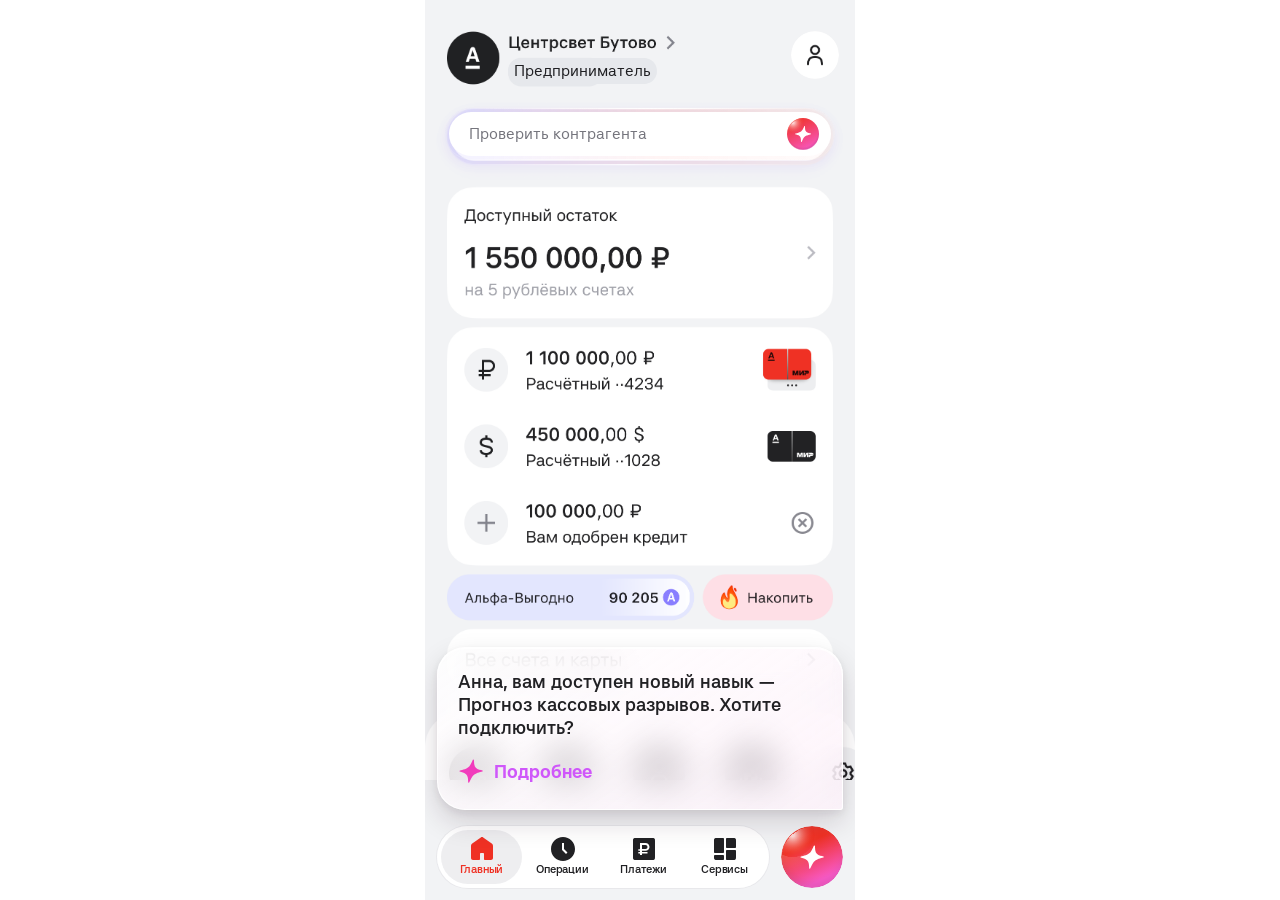
==== index.html @ 6eeb1139 "Publish approved target research site 4dd4088c" ====
<!doctype html>
<html lang="ru">
<head>
<meta charset="utf-8">
<meta name="color-scheme" content="light">
<script src="research-boot.js"></script>
<script src="hub-config-model.js?v=transcript-scroll-20261014"></script>
<script src="hub-configuration.js?v=transcript-scroll-20261014"></script>
  <script src="hub-connection-list.js?v=transcript-scroll-20261014"></script>
<script src="hub-threads.js?v=transcript-scroll-20261014"></script>
<meta name="viewport" content="width=device-width, initial-scale=1, viewport-fit=cover">
<title>Альфа-Бизнес</title>
<link rel="stylesheet" href="styles/fonts.css?v=20261001-uccv3">
<link rel="stylesheet" href="styles/tokens.css?v=20261001-uccv3">
<link rel="stylesheet" href="styles/app.css?v=20261001-uccv3">
<link rel="stylesheet" href="styles/v2.css?v=20261001-uccv3">
<link rel="stylesheet" href="styles/focus-ambient.css?v=20261001-uccv3">
<link rel="stylesheet" href="styles/figma-2026-09-29.css?v=20261001-uccv3">
<link rel="stylesheet" href="styles/v3.css?v=20261001-uccv3">
<link rel="stylesheet" href="styles/theme-dark.css?v=20261001-uccv3">
<link rel="stylesheet" href="styles/hub-update-3.css?v=transcript-scroll-20261014">
<link rel="stylesheet" href="research.css">
</head>
<body>
<div id="research-version-slot" hidden></div>

<div class="stage-wrap">
<div class="stage" id="stage">
  <div class="scroller" id="scroller">

    <div class="viewport">

      <div class="page-bg"></div>

      <main class="entry-point" id="entryPoint" aria-label="Главная Альфа-Бизнес">
        <div class="research-dashboard-art"><img class="dashboard-render" src="assets/figma/refresh/dashboard.png" alt="Главная: доступный остаток 1 550 000 ₽, счета и карты"></div>
        <div class="hub-dashboard-actions"><button class="hub-dashboard-profile" type="button" aria-label="Профиль"></button></div>
        <span class="hub-dashboard-role">Предприниматель</span>
        <button class="entry-search" id="entrySearch" type="button" aria-label="Открыть строку Альфа-Интеллекта"><span>Проверить контрагента</span><img src="assets/figma/refresh/input-logo.svg" alt=""></button>
        <nav class="entry-tabbar" aria-label="Главная навигация"><button class="is-active"><img src="assets/figma/nav-home.svg" alt="">Главный</button><button><img src="assets/figma/nav-operations.svg" alt="">Операции</button><button><img src="assets/figma/nav-payments.svg" alt="">Платежи</button><button><img src="assets/figma/nav-services.svg" alt="">Сервисы</button><button id="entrySpotlight" type="button" aria-label="Открыть AI"><img src="assets/figma/v2/ai-tab-filled.svg" alt="">AI</button></nav>
      </main>
      <div class="home-indicator" id="homeIndicator"></div>
      <div class="status-bar" aria-label="9:41"><span class="status-time">9:41</span><img draggable="false" class="status-cellular" src="assets/figma/cellular.svg" alt=""><img draggable="false" class="status-wifi" src="assets/figma/wifi.svg" alt=""><span class="status-battery"></span></div>

      <div class="spotlight-shell" id="spotlightShell" aria-hidden="true">
      <div class="composer-glow" id="composerGlow" aria-hidden="true"></div>
      <form class="field shared-composer ai-input" id="field" data-ai-state="resting" aria-label="Spotlight">
        <div class="field-grad" id="fieldGrad"></div>
        <div class="field-inner" id="fieldInner"></div>
        <div class="field-glass" id="fieldGlass"></div>
        <img draggable="false" class="field-icon" id="fieldIcon" src="assets/icons/neuro-assistant.svg?v=outline-all" alt="">
        <img draggable="false" class="field-logo" id="fieldLogo" src="assets/figma/refresh/input-logo.svg" alt="">
        <textarea class="field-text" id="focusInput" readonly rows="1" enterkeyhint="send" placeholder="Спросите что угодно" aria-label="Сообщение"></textarea><button id="focusSend" class="is-empty" type="submit" aria-label="Отправить" disabled><img draggable="false" src="assets/figma/input-send.svg" alt=""></button>
      </form>
      <div class="main-layer" id="mainLayer">

      
      <div class="modal"></div>

      
      <div class="scrim" id="scrim"></div>

      
      <div class="sheet" id="sheet">
        <div class="seg" id="seg">
          <h2 class="hub-connection-title">Связь с банком</h2>
          <div class="seg-track" role="tablist" aria-label="Разделы">
            <button class="seg-item is-active" type="button" role="tab" aria-selected="true" data-tab="connection">Связь</button>
            <button class="seg-item" type="button" role="tab" aria-selected="false" data-tab="events">Обзор</button>
          </div>
        </div>

        <div class="sheet-list" id="sheetList">
          <div class="list-inner" id="listInner">
            <section class="v2-connection" aria-label="Связь">
            
            <nav class="communication-actions communication-actions--v3" aria-label="Быстрая связь">
              <button type="button" class="communication-action" data-open-managers><span class="communication-tile communication-tile--manager"><img src="assets/figma/refresh/managers.svg" alt=""></span><span>Менеджеры</span></button>
              <button type="button" class="communication-action" data-open-call aria-haspopup="dialog"><span class="communication-tile"><img src="assets/figma/v2/phone.svg" alt=""></span><span>Звонок</span></button>
              <button type="button" class="communication-action"><span class="communication-tile"><img src="assets/figma/v2/mail.svg" alt=""><i class="hub-mail-dot" aria-label="1 непрочитанное письмо">1</i></span><span>Письма</span></button>
            </nav>
            <h2 class="chat-section-title">Чаты</h2>
            

<button type="button" class="chat-row chat-row--wrap" data-contact-chat="support"><span class="chat-row-tile"><img src="assets/figma/v3/bubble-lines.svg" alt=""></span><span class="chat-row-text"><span class="chat-row-title">Чат с поддержкой</span><span class="chat-row-sub">Евгений, назовите последние 4 цифры вашей кредитки</span></span><span class="chat-row-meta hub-support-pin" aria-label="Закреплено"><time>12:55</time><i class="hub-pin-icon" aria-hidden="true"></i></span></button>
<button type="button" class="chat-row" data-contact-chat="krasnov"><span class="chat-row-tile"><img src="assets/figma/v3/user-tie.svg" alt=""></span><span class="chat-row-text"><span class="chat-row-title">Александр Краснов</span><span class="chat-row-sub">Всегда пожалуйста! ☺️</span></span><span class="chat-row-meta"><time>12:55</time><b class="chat-row-badge" aria-label="1 непрочитанное сообщение">1</b></span></button>
            <button type="button" class="chat-row" data-contact-chat="manager"><span class="chat-row-tile"><img src="assets/figma/v3/user-tie.svg" alt=""></span><span class="chat-row-text"><span class="chat-row-title">Екатерина Андреева</span><span class="chat-row-sub">Отправьте ваши реквизиты</span></span><span class="chat-row-meta"><time>12:55</time></span></button>
            
            </section>
          </div>
        </div>
      </div>


      
      <div class="field-glow" id="fieldGlow"></div>
      <div class="input-haze focus-input-haze" id="focusInputHaze" aria-hidden="true"></div>
      <div class="hub-overview-glass" id="overviewInputGlass" aria-hidden="true"></div>


      
      <div class="header">
        <div class="grabber"></div>
        <button class="ctl ctl--crown" type="button"><img draggable="false" src="assets/figma/v2/crown.svg" alt="Премиум"></button>
        <button class="ctl ctl--cross" id="mainClose" type="button"><img draggable="false" src="assets/icons/cross.svg" alt="Закрыть"></button>
      </div>

      </div>

      <div class="upper">
        <div class="stories">
          <div class="story story--ring" style="left:20px"><img draggable="false" src="assets/figma/2026-09-29/story1.png" alt=""></div>
          <div class="story story--ring" style="left:92px"><img draggable="false" src="assets/figma/2026-09-29/story2.png" alt=""></div>
          <div class="story story--ring" style="left:164px"><img draggable="false" src="assets/figma/2026-09-29/story3.png" alt=""></div>
          <div class="story" style="left:236px"><img draggable="false" src="assets/figma/2026-09-29/story4.png" alt=""></div>
          <div class="story" style="left:308px"><img draggable="false" src="assets/figma/2026-09-29/story5.png" alt=""></div>
          <div class="story" style="left:380px"><img draggable="false" src="assets/figma/2026-09-29/story6.png" alt=""></div>
          
        </div>

        <p class="greeting"><span class="hub-greeting-name">Анна, добрый вечер</span>
С чем помочь сегодня?</p>

        <div class="chips" tabindex="0" aria-label="Быстрые действия"><div class="chip-row"><button class="chip" type="button" data-open-notifications data-long-press aria-haspopup="dialog" aria-expanded="false"><img draggable="false" src="assets/figma/alert.svg" alt="">Замечен высокий риск</button><button class="chip" type="button" data-open-insights data-long-press aria-haspopup="dialog" aria-expanded="false"><span class="hub-chip-pink-star" aria-hidden="true"></span>4 инсайта</button><button class="chip" type="button" data-open-digests data-long-press aria-haspopup="dialog" aria-expanded="false"><img src="assets/figma/mvp/clock-alarm.svg" alt="">3 задачи выполнено</button></div><div class="chip-row"><button class="chip" type="button" data-primary-skill-chip>Скачать выписку</button><button class="chip" type="button">Создать задачу</button><button class="chip" type="button">Показать реквизиты</button></div></div>
      </div>

      <section class="flow-view chat-view" id="chatView" aria-hidden="true">
        <header class="flow-header"><div class="flow-grabber"></div><button class="flow-control flow-back" id="chatBack" type="button" aria-label="Назад"><img draggable="false" src="assets/figma/back.svg" alt=""></button><h1>Альфа-Интеллект</h1><button class="flow-control chat-search-toggle" id="chatSearchToggle" type="button" aria-label="Поиск в чате" aria-expanded="false"><img src="assets/icons/search.svg" alt=""></button><button class="flow-control" id="chatClose" type="button"><img draggable="false" src="assets/icons/cross.svg" alt="Закрыть"></button></header>
        <div class="chat-search-panel" id="chatSearchPanel" hidden><label class="search-field"><img src="assets/icons/search.svg" alt=""><input id="chatSearch" type="search" placeholder="Поиск в чате" aria-label="Поиск в чате"></label><span id="chatSearchCount" aria-live="polite"></span></div><div class="chat-scroll" id="chatScroll"><div class="chat-empty-intro" id="chatEmptyIntro"></div><div class="chat-date" id="chatDate">Сегодня</div><div class="chat-messages" id="chatMessages"></div><div class="chat-loader" id="chatLoader" hidden><span data-alfy-loader aria-hidden="true"></span><span class="alfy-thinking-text">Ищу ответ...</span></div></div>
      <form class="field shared-composer is-chat ai-input" id="assistantComposer" data-ai-state="resting" aria-label="Сообщение Альфа-Интеллекту">
        <div class="field-grad" id="assistantGrad"></div>
        <div class="field-inner" id="assistantInner"></div>
        <div class="field-glass" id="assistantGlass"></div>
        <img draggable="false" class="field-icon" id="assistantIcon" src="assets/icons/neuro-assistant.svg?v=outline-all" alt="">
        <img draggable="false" class="field-logo" id="assistantLogo" src="assets/figma/refresh/input-logo.svg" alt="">
        <textarea class="field-text" id="chatInput" rows="1" enterkeyhint="send" placeholder="Спросите что угодно" aria-label="Сообщение"></textarea><button id="chatSend" class="is-empty" type="submit" aria-label="Отправить" disabled><img draggable="false" src="assets/figma/input-send.svg" alt=""></button>
      </form>
        <form class="contact-composer" id="contactComposer" aria-label="Сообщение в чат">
          <textarea id="contactInput" rows="1" enterkeyhint="send" placeholder="Напишите сообщение" aria-label="Сообщение менеджеру или поддержке"></textarea>
          <button id="contactSend" type="submit" aria-label="Отправить" disabled><img src="assets/figma/v2/contact-send.svg" alt=""></button>
        </form>
        <div class="ios-keyboard" id="iosKeyboard" aria-hidden="true"><img draggable="false" src="assets/figma/2026-09-29/keyboard.png" alt="Клавиатура iOS"></div>
        <nav class="help-tabbar" aria-label="Разделы Альфа-Интеллекта"><button type="button" class="is-active" aria-label="Альфа-Интеллект"><img draggable="false" src="assets/figma/tabs-assistant.svg" alt=""></button><button type="button" data-return-tab="events" aria-label="Обзор"><img draggable="false" src="assets/figma/tabs-events.svg" alt=""></button><button type="button" data-return-tab="connection" aria-label="Связь"><img draggable="false" src="assets/figma/tabs-contact.svg" alt=""></button></nav>
      </section>

      <section class="flow-view native-view" id="notificationsView" aria-hidden="true"><header class="native-header"><h1>Обзор</h1><div class="flow-grabber"></div><button class="flow-control native-close" id="notificationsClose" type="button"><img draggable="false" src="assets/icons/cross.svg" alt="Закрыть"></button><button class="flow-control flow-back" id="notificationsBack" type="button" aria-label="Назад"><img draggable="false" src="assets/figma/back.svg" alt=""></button></header><div class="native-scroll"><h2>Требуют решения</h2><button class="notification-row" id="firstNotification" type="button"><span class="notification-icon"><img src="assets/figma/refresh/event-alert.svg" alt=""></span><span><b>Платёж на 250 000 ₽ отклонён</b><small>По счёту временно ограничены исходящие платежи</small></span></button><h2>Для ознакомления</h2><div class="notification-row"><span class="notification-icon notification-icon--warn"><img src="assets/figma/refresh/event-info.svg" alt=""></span><span><b>Поступление от контрагента</b><small>84 000 ₽ капнули на ваш счёт 14.09.2026</small></span></div><div class="notification-row"><span class="notification-icon notification-icon--warn"><img src="assets/figma/refresh/event-info.svg" alt=""></span><span><b>Оплата за услуги</b><small>Ваш счёт пополнен на 35 500 ₽ 15.09.2026</small></span></div><div class="notification-row"><span class="notification-icon notification-icon--warn"><img src="assets/figma/refresh/event-info.svg" alt=""></span><span><b>Возврат средств</b><small>На ваш счёт возвращено 12 000 ₽ 16.09.2026</small></span></div><div class="notification-row"><span class="notification-icon notification-icon--warn"><img src="assets/figma/refresh/event-info.svg" alt=""></span><span><b>Списание комиссии</b><small>Комиссия в размере 500 ₽ списана 17.09.2026</small></span></div><div class="notification-row"><span class="notification-icon notification-icon--warn"><img src="assets/figma/refresh/event-info.svg" alt=""></span><span><b>Поступление от клиента</b><small>Клиент оплатил 46 700 ₽ 18.09.2026</small></span></div><div class="notification-row"><span class="notification-icon notification-icon--warn"><img src="assets/figma/refresh/event-info.svg" alt=""></span><span><b>Начисление бонусов</b><small>На ваш счёт добавлено 1 200 бонусов 19.09.2026</small></span></div><div class="notification-row"><span class="notification-icon notification-icon--warn"><img src="assets/figma/refresh/event-info.svg" alt=""></span><span><b>Перевод между счетами</b><small>Перевод 20 000 ₽ выполнен 20.09.2026</small></span></div><div class="notification-row"><span class="notification-icon notification-icon--warn"><img src="assets/figma/refresh/event-info.svg" alt=""></span><span><b>Погашение кредита</b><small>Оплата кредита 30 000 ₽ 21.09.2026</small></span></div></div></section>

      <section class="flow-view native-view" id="notificationView" aria-hidden="true"><header class="native-header"><h1>Обзор</h1><div class="flow-grabber"></div><button class="flow-control flow-back" id="notificationBack" type="button" aria-label="Назад"><img draggable="false" src="assets/figma/back.svg" alt=""></button><button class="flow-control native-close" id="notificationClose" type="button"><img draggable="false" src="assets/icons/cross.svg" alt="Закрыть"></button></header><div class="native-scroll notification-detail"><time>20 сентября, 18:35</time><h1>Платёж на 250 000 ₽ отклонён</h1><p>Платёж в адрес ООО «Поставка» не прошёл. По счёту временно ограничены исходящие платежи — банку нужны дополнительные сведения о вашей деятельности.</p><h2><img src="assets/icons/neuro-assistant.svg?v=outline-all" alt="">Что можно сделать?</h2><ol class="event-steps"><li><b>Уточните назначение платежа</b><p>Расскажите, за что платите ООО «Поставка» и как платёж связан с вашей деятельностью.</p></li><li><b>Добавьте документы</b><p>Понадобятся 2 документа, которые подтверждают сделку. Альфа-Интеллект подскажет, какие именно подойдут.</p></li><li><b>Подготовьте ответ банку</b><p>Альфа-Интеллект соберёт информацию и документы в ответ для банка. После проверки ограничение может быть снято.</p></li></ol><div class="detail-actions"><button type="button" data-event-help><img src="assets/figma/2026-09-29/arrow-dark.svg" alt="">Начать подготовку ответа</button><button type="button" id=bankRequestAction><img src="assets/figma/2026-09-29/arrow-dark.svg" alt="">Что именно запросил банк?</button><button type="button" data-event-help><img src="assets/figma/2026-09-29/arrow-dark.svg" alt="">У меня нет нужных документов</button><button type="button" data-event-help><img src="assets/figma/2026-09-29/arrow-dark.svg" alt="">Почему ограничили платежи?</button></div></div></section>


      <section class="flow-view native-view" id="directoryView" aria-hidden="true" inert>
        <header class="native-header"><div class="flow-grabber"></div><h1 id="directoryTitle">Менеджеры</h1><button class="flow-control flow-back" id="directoryBack" type="button" aria-label="Назад"><img src="assets/figma/back.svg" alt=""></button><button class="flow-control native-close" id="directoryClose" type="button" aria-label="Закрыть"><img src="assets/icons/cross.svg" alt=""></button></header>
        <div class="native-scroll" id="directoryContent"></div>
        <button class="directory-primary" id="directoryAction" type="button" hidden>Новый диалог</button>
      </section>
      <div class="event-context" id="eventContext" hidden>
        <section class="event-popover" id="eventPopover" role="dialog" aria-modal="true" aria-label="Важное событие" tabindex="-1">
          <h2>Платёж на 250 000 ₽ отклонён</h2><p>Платёж в адрес ООО «Поставка» не прошёл. По счёту временно ограничены исходящие платежи — банку нужны дополнительные сведения о вашей деятельности.</p>
          <button id="prepareEventReply" type="button"><img src="assets/figma/2026-09-29/star-gradient.svg" alt="">Подготовить ответ</button>
          <button id="markEventRead" type="button"><img src="assets/figma/2026-09-29/check-dark.svg" alt="">Отметить прочитанным</button>
        </section>
      </div>
      </div>

    </div>

    <div class="spacer" id="spacer"></div>
  </div>
</div>
</div>

<script src="embed.js?v=20261001-uccv3"></script>
<script src="hub-banking-skills.js?v=transcript-scroll-20261014"></script>
<script src="hub-regular.js?v=transcript-scroll-20261014"></script>
<script src="hub-alfy-loader.js?v=transcript-scroll-20261014"></script>
<script src="hub-typography.js?v=transcript-scroll-20261014"></script>
<script src="hub-merged-segments.js?v=transcript-scroll-20261014"></script>
<script src="hub-event-actions.js?v=transcript-scroll-20261014"></script>
<script src="hub-surface-motion.js?v=transcript-scroll-20261014"></script>
<script src="hub-native-navigation.js?v=transcript-scroll-20261014"></script>
<script src="js/spotlight-embedded.js?v=transcript-scroll-20261014"></script>
<script src="hub-more-menu.js?v=transcript-scroll-20261014"></script>
<script src="js/focus-ambient.js?v=ucc-surfaces-20261008"></script>
<script src="hub-ai-surfaces.js?v=transcript-scroll-20261014"></script>
<script src="hub-answer-feedback.js?v=transcript-scroll-20261014"></script>
<script src="hub-operator-experiment.js?v=transcript-scroll-20261014"></script>
<script src="hub-call-sheet.js?v=transcript-scroll-20261014"></script>
<script src="hub-dialog-controls.js?v=transcript-scroll-20261014"></script>
<script src="research-viewport.js"></script>
</body>
</html>
---- styles/fonts.css ----
/* Alfa Interface Sans (core-ds). Файлы взяты из соседнего прототипа Spotlight/Core-flow. */

@font-face {
  font-family: 'Alfa Interface';
  src: url('../fonts/alfa-interface-sans_regular.woff2') format('woff2');
  font-weight: 400;
  font-style: normal;
  font-display: block;
}

@font-face {
  font-family: 'Alfa Interface';
  src: url('../fonts/alfa-interface-sans_medium.woff2') format('woff2');
  font-weight: 500;
  font-style: normal;
  font-display: block;
}

@font-face {
  font-family: 'Alfa Interface';
  src: url('../fonts/alfa-interface-sans_bold.woff2') format('woff2');
  font-weight: 700;
  font-style: normal;
  font-display: block;
}
---- styles/tokens.css ----
/* Токены Figma (get_variable_defs, узел 305:7394 «Связь :: Full»).
   Имена приведены к kebab-case, значения — как в макете. */

:root {
  /* text */
  --text-primary: #030306e0;
  --text-secondary: #0404138c;
  --static-text-inverted-primary: #fffffff0;

  /* neutral */
  --neutral-0: #ffffff;
  --neutral-1300: #212124;
  --neutral-translucent-0: #ffffff;
  --neutral-translucent-100: #2637580f;
  --neutral-translucent-700: #04041578;
  --neutral-translucent-1300: #030306e0;

  /* accent / decorative / status */
  --accent-primary: #ef3124;
  --decorative-red: #fe5e48;
  --decorative-indigo: #897eff;

  /* surfaces */
  --segmentedcontrol-background: #7676801f;
  --liquid-glass-background-1: #f8f8f833;
  --liquid-glass-background-3: #ffffff40;

  /* сцена (замеры с эталонных рендеров Figma) */
  --page-bg: #eeeff2;
  --grabber: #818181;

  /* типографика */
  --font-family: 'Alfa Interface';

  --ls-regular-14: -0.08px;
  --ls-regular-15: -0.15px;
  --ls-regular-16: -0.24px;
  --ls-regular-17: -0.35px;
  --ls-semibold-15: 0.24px;
  --ls-semibold-22: -0.15px;
  --ls-bold-12: 0.57px;
}
---- styles/app.css ----
/* Spotlight UCC — общий лист Чаты / Инсайты / Связь.
   Все размеры — в координатах макета 393×852. */

* { box-sizing: border-box; }

html, body {
  margin: 0;
  height: 100%;
  overflow: hidden;              /* фон страницы не скроллится отдельно */
  background: #d9dade;
  font-family: var(--font-family);
  -webkit-font-smoothing: antialiased;
  -moz-osx-font-smoothing: grayscale;
}

/* ── сцена ─────────────────────────────────────────────────────────── */

.stage-wrap {
  position: fixed;
  inset: 0;
  display: grid;
  place-items: center;
}

.stage {
  position: relative;
  width: 393px;
  height: 852px;
  border-radius: 44px;
  overflow: hidden;
  background: var(--page-bg);
  box-shadow: 0 24px 70px rgba(0, 0, 0, .28);
  transform: scale(var(--fit, 1));
  transform-origin: center center;
}

/* ── единственный скролл-контейнер ─────────────────────────────────── */

.scroller {
  position: absolute;
  inset: 0;
  overflow-x: hidden;
  overflow-y: auto;
  overscroll-behavior: contain;
  -webkit-overflow-scrolling: touch;
  scrollbar-width: none;
}
.scroller::-webkit-scrollbar { display: none; }

/* липкий кадр: стоит на месте, пока .spacer даёт длину прокрутки */
.viewport {
  position: sticky;
  top: 0;
  width: 393px;
  height: 852px;
  overflow: hidden;
}

.spacer { width: 1px; }          /* высота ставится из JS (SCROLL_TOTAL) */

/* ── подложка и статус-бар ─────────────────────────────────────────── */

.page-bg { position: absolute; inset: 0; background: var(--page-bg); }

.status-bar {
  position: absolute; inset: 0 0 auto; width: 393px; height: 44px; z-index: 140; pointer-events: none; color: var(--text-primary);
}
.status-bar img {
  position: absolute; display: block;
}

/* белая карточка модалки */
.modal {
  position: absolute;
  top: 64px; left: 0; right: 0; bottom: 0;
  background: var(--neutral-0);
  border-radius: 32px 32px 0 0;
}

/* ── шапка: свайпер + корона + крестик (статичны в обоих состояниях) ── */

.header { position: absolute; inset: 0; z-index: 70; pointer-events: none; }

.grabber {
  position: absolute;
  top: 68px; left: 50%;
  width: 32px; height: 4px;
  margin-left: -15.5px;          /* Figma: centre + 0.5px */
  border-radius: 20px;
  background: var(--grabber);
  opacity: .5;
}

.ctl {
  position: absolute;
  top: 88px;
  width: 44px; height: 44px;
  padding: 0;
  border: 0;
  border-radius: 1000px;
  display: grid;
  place-items: center;
  pointer-events: auto;
  cursor: pointer;
  /* Figma отдаёт «Glass Effect» тремя inset-тенями со spread -40px; Chrome
     рисует их заметно тяжелее, чем Figma. Ниже — замеры эталона
     (верх #FAFAFA → центр #FCFCFC → низ #FEFEFE) одним градиентом. */
  background-image: linear-gradient(180deg, #f9f9f9 0%, #fcfcfc 52%, #fefefe 100%);
  box-shadow:
     1.25px 0 0 -.75px #d0d0d0,
    -1.25px 0 0 -.75px #d0d0d0,
     0 0 0 .5px #e8e8e8,
     0 8px 15px 0 rgba(0, 0, 0, .02);
}
.ctl img { display: block; width: 24px; height: 24px; }
.ctl--crown { left: 16px; }
.ctl--cross { left: 333px; }

/* ── верхний контент: сторис, приветствие, чипсы ───────────────────── */

.upper {
  position: absolute;
  top: 140px; left: 0;
  width: 393px; height: 308px;
  z-index: 10;
  overflow: hidden;
  transform-origin: 50% 20%;
  will-change: transform;
}

.stories {
  position: absolute;
  top: 14px; left: 0;
  width: 393px;
  height: 76px;
  overflow-x: auto;
  overflow-y: hidden;
  overscroll-behavior-x: contain;
  -webkit-overflow-scrolling: touch;
  scrollbar-width: none;
  -webkit-mask-image: linear-gradient(90deg, transparent 0, #000 20px, #000 calc(100% - 20px), transparent 100%);
  mask-image: linear-gradient(90deg, transparent 0, #000 20px, #000 calc(100% - 20px), transparent 100%);
  will-change: opacity, transform, filter;
}
.stories::-webkit-scrollbar,
.chips::-webkit-scrollbar,
.event-strip-clip::-webkit-scrollbar { display: none; }
.story {
  position: absolute;
  top: 2px;
  width: 64px; height: 64px;
  border-radius: 50%;
  overflow: hidden;
  box-shadow: 0 0 0 2px var(--accent-primary);
}
.story img { display: block; width: 100%; height: 100%; object-fit: cover; object-position: center; }

.greeting {
  position: absolute;
  top: 112px; left: 24px;
  width: 293px;
  margin: 0;
  font-size: 22px;
  line-height: 28px;
  font-weight: 500;
  letter-spacing: var(--ls-semibold-22);
  color: var(--text-primary);
  white-space: pre-line;
  will-change: opacity, transform, filter;
}

.chips {
  position: absolute;
  top: 188px; left: 0;
  width: 393px;
  padding: 0 20px;
  display: flex;
  flex-direction: column;
  gap: 8px;
  overflow-x: auto;
  overflow-y: hidden;
  overscroll-behavior-x: contain;
  -webkit-overflow-scrolling: touch;
  scrollbar-width: none;
  -webkit-mask-image: linear-gradient(90deg, transparent 0, #000 20px, #000 calc(100% - 28px), transparent 100%);
  mask-image: linear-gradient(90deg, transparent 0, #000 20px, #000 calc(100% - 28px), transparent 100%);
  will-change: opacity, transform, filter;
}
.chip-row { display: flex; gap: 4px; width: max-content; padding-right: 20px; }
.chip {
  flex: none;
  height: 48px;
  border: 0;
  display: flex;
  align-items: center;
  justify-content: center;
  gap: 6px;
  padding: 12px 14px;
  border-radius: 30px;
  background: var(--neutral-translucent-100);
  font-size: 16px;
  line-height: 24px;
  letter-spacing: var(--ls-regular-16);
  color: var(--text-primary);
  white-space: nowrap;
}
.chip-row:first-child .chip:first-child { border-radius: 4px 30px 30px 24px; }
.chip img { display: block; width: 20px; height: 20px; }

/* Локальная белая вуаль едет перед кромкой листа. Затемнения всей
   страницы нет: каждый блок растворяется только в зоне перекрытия. */
.scrim {
  position: absolute;
  top: 0; left: 0;
  width: 393px; height: 196px;
  z-index: 20;
  background: linear-gradient(
    180deg,
    rgba(255,255,255,0) 0%,
    rgba(255,255,255,.42) 42%,
    rgba(255,255,255,.92) 78%,
    #fff 100%
  );
  pointer-events: none;
  will-change: transform, opacity;
}

/* ── лист: сегменты + список ───────────────────────────────────────── */

.sheet {
  position: absolute;
  top: 0; left: 0;
  width: 393px; height: 852px;
  z-index: 30;
  background: var(--neutral-0);
  will-change: transform;
}

.seg { position: absolute; top: 0; left: 0; width: 393px; padding: 20px; }
.seg-track {
  display: flex;
  align-items: center;
  gap: 4px;
  height: 44px;
  padding: 2px;
  border-radius: 100px;
  background: var(--segmentedcontrol-background);
  overflow: hidden;
}
.seg-item {
  appearance: none;
  border: 0;
  background: transparent;
  font-family: inherit;
  cursor: pointer;
  flex: 1 0 0;
  min-width: 0;
  display: flex;
  align-items: center;
  justify-content: center;
  height: 100%;
  padding: 3px 6px;
  border-radius: 20px;
  font-size: 15px;
  line-height: 20px;
  letter-spacing: var(--ls-regular-15);
  color: var(--text-primary);
  white-space: nowrap;
}
.seg-item.is-active {
  background: var(--neutral-translucent-0);
  padding: 10px 6px;
  font-weight: 500;
  letter-spacing: var(--ls-semibold-15);
}

.sheet-list { position: absolute; left: 0; width: 393px; height: 852px; overflow: hidden; }
.list-inner { position: absolute; top: 0; left: 0; width: 393px; will-change: transform; }

.content-pane {
  width: 393px;
  padding: 12px 20px 32px;
  color: var(--text-primary);
}
.events-pane,
.connection-pane {
  font-family: var(--font-family);
}
.content-title {
  margin: 16px 4px 20px;
  font-size: 22px;
  line-height: 28px;
  font-family: var(--font-family);
  font-weight: 500;
  letter-spacing: .352px;
}
.content-pane > .content-title:first-child { margin-top: 4px; }
.content-title--link {
  display: flex;
  align-items: center;
  justify-content: space-between;
  gap: 16px;
  margin-top: 32px;
}
.content-title--link .title-chevron { flex: none; width: 24px; height: 24px; display: block; }

/* Инсайты */
.event-summary {
  padding: 24px 20px;
  border-radius: 24px;
  background: var(--neutral-translucent-100);
}
.event-summary-kicker {
  font-size: 15px;
  line-height: 20px;
  font-weight: 500;
  letter-spacing: -.24px;
  color: var(--text-primary);
}
.event-summary-value {
  margin-top: 2px;
  font-size: 13px;
  line-height: 18px;
  font-weight: 400;
  letter-spacing: -.078px;
  color: var(--text-secondary);
}
.event-progress {
  height: 12px;
  margin-top: 24px;
  border-radius: 999px;
  background: linear-gradient(90deg, #ef3124 0 30%, #ff7a2f 30% 52%, #ffc845 52% 72%, #27c36a 72% 100%);
}
.event-strip-clip {
  width: 373px;
  overflow-x: auto;
  overflow-y: hidden;
  overscroll-behavior-x: contain;
  -webkit-overflow-scrolling: touch;
  scrollbar-width: none;
  margin-top: 8px;
  padding-right: 28px;
  -webkit-mask-image: linear-gradient(90deg, #000 0, #000 calc(100% - 34px), transparent 100%);
  mask-image: linear-gradient(90deg, #000 0, #000 calc(100% - 34px), transparent 100%);
}
.event-strip {
  display: flex;
  gap: 8px;
  width: max-content;
}
.event-card {
  position: relative;
  flex: none;
  width: 150px;
  min-height: 150px;
  height: 150px;
  padding: 12px 16px;
  border-radius: 24px;
  overflow: hidden;
  background: var(--neutral-translucent-100);
}
.event-card--light {
  background: #fff;
  box-shadow: inset 0 0 0 1px rgba(3,3,6,.08);
}
.event-card--teal {
  color: #37d0d7;
  background: #e7feff;
}
.event-card-number {
  font-family: var(--font-family);
  font-size: 30px;
  line-height: 36px;
  font-weight: 500;
  letter-spacing: .36px;
}
.event-card-copy {
  margin-top: 2px;
  font-size: 15px;
  line-height: 20px;
  letter-spacing: -.24px;
}
.event-card-note {
  margin-top: 16px;
  font-size: 12px;
  line-height: 16px;
  color: var(--text-secondary);
}
.event-card--teal .event-card-note { color: #09b9be; }
.event-card-pill {
  position: absolute;
  left: 16px;
  bottom: 16px;
  padding: 5px 9px;
  border-radius: 999px;
  color: #fff;
  background: var(--accent-primary);
  font-size: 13px;
  line-height: 18px;
  font-weight: 500;
  letter-spacing: -.078px;
}
.recommendation-list {
  display: grid;
  gap: 8px;
}
.recommendation-card {
  min-height: 132px;
  padding: 18px 16px;
  border-radius: 16px;
  background: var(--neutral-translucent-100);
}
.recommendation-tag {
  font-size: 13px;
  line-height: 18px;
  font-weight: 500;
  letter-spacing: -.078px;
}
.recommendation-tag--blue { color: #4b6cf5; }
.recommendation-tag--purple { color: #897eff; }
.recommendation-tag--teal { color: #129b96; }
.recommendation-copy {
  max-width: 303px;
  margin-top: 8px;
  font-size: 17px;
  line-height: 24px;
  font-weight: 500;
  letter-spacing: -.408px;
}
.recommendation-note {
  margin-top: 12px;
  font-size: 13px;
  line-height: 18px;
  font-weight: 500;
  letter-spacing: -.078px;
  color: var(--text-secondary);
}

/* Связь */
.call-list {
  display: grid;
  gap: 8px;
}
.call-card {
  display: flex;
  align-items: flex-start;
  gap: 16px;
  min-height: 80px;
  padding: 16px;
  border-radius: 24px;
  background: var(--neutral-translucent-100);
}
.call-icon {
  flex: none;
  width: 48px;
  height: 48px;
  display: grid;
  place-items: center;
  border-radius: 12px;
  background: #fff;
}
.call-icon img { display: block; width: 24px; height: 24px; }
.call-copy {
  flex: 1;
  min-width: 0;
  align-self: center;
}
.call-label {
  font-size: 17px;
  line-height: 24px;
  font-weight: 400;
  letter-spacing: -.408px;
  color: var(--text-primary);
}
.call-number {
  margin-top: 2px;
  font-size: 15px;
  line-height: 20px;
  font-weight: 400;
  letter-spacing: -.24px;
  color: var(--text-secondary);
}
.mail-list { margin: 0 -20px; }
.mail-row {
  display: flex;
  align-items: center;
  gap: 16px;
  min-height: 72px;
  padding: 10px 20px;
}
.mail-icon {
  flex: none;
  width: 48px; height: 48px;
  border-radius: 16px;
  display: grid;
  place-items: center;
  background: var(--neutral-translucent-100);
}
.mail-icon img { width: 24px; height: 24px; }
.mail-copy { flex: 1; min-width: 0; }
.mail-title,
.mail-subject {
  white-space: nowrap;
  overflow: hidden;
  text-overflow: ellipsis;
}
.mail-title {
  font-size: 17px;
  line-height: 24px;
  letter-spacing: -.24px;
}
.mail-subject {
  margin-top: 2px;
  font-size: 15px;
  line-height: 20px;
  letter-spacing: -.078px;
  color: var(--text-secondary);
}
.mail-time {
  flex: none;
  align-self: flex-start;
  padding-top: 4px;
  font-size: 12px;
  line-height: 16px;
  color: var(--text-secondary);
}

.sheet.is-dragging { cursor: grabbing; user-select: none; }

.row {
  display: flex;
  align-items: center;
  gap: 16px;
  height: 64px;
  padding: 8px 20px;
}
.row-tile {
  position: relative;
  flex: none;
  width: 48px; height: 48px;
  display: grid;
  place-items: center;
  background: url('../assets/icons/tile-48.svg') center / 48px 48px no-repeat;
}
.row-tile > img { display: block; width: 24px; height: 24px; }
.row-badge {
  position: absolute;
  top: -4px; right: -4px;
  min-width: 20px; height: 20px;
  padding: 0 6.5px;
  display: grid;
  place-items: center;
  border-radius: 180px;
  background: var(--decorative-indigo);
  font-size: 12px;
  line-height: 16px;
  font-weight: 500;
  letter-spacing: var(--ls-bold-12);
  color: var(--static-text-inverted-primary);
  box-shadow: 0 0 0 3px var(--neutral-0);
}
.row-text { flex: 1 0 0; min-width: 0; max-width: 281px; }
.row-title {
  font-size: 17px;
  line-height: 24px;
  letter-spacing: var(--ls-regular-17);
  color: var(--text-primary);
  white-space: nowrap;
  overflow: hidden;
  text-overflow: ellipsis;
}
.row-sub {
  font-size: 15px;
  line-height: 20px;
  letter-spacing: var(--ls-regular-15);
  color: var(--text-secondary);
  white-space: nowrap;
}

/* Figma: ContentGroup 231×24 (иконка 24 + текст 207) на y=32 в футере 68px */
.list-footer {
  display: flex;
  align-items: center;
  justify-content: center;
  gap: 12px;
  height: 88px;
  padding: 16px 0 32px;
  color: var(--neutral-translucent-700);
}
/* внешний бокс иконки 24, сам глиф — 20×20 по экспорту */
.list-footer .ico {
  flex: none;
  width: 24px; height: 24px;
  display: grid;
  place-items: center;
}
.list-footer img { display: block; width: 20px; height: 20px; opacity: .55; }
.list-footer span {
  height: 24px;
  display: flex;
  align-items: center;
  font-size: 15px;
  line-height: 20px;
  letter-spacing: var(--ls-regular-15);
}

.home-indicator {
  position: absolute;
  left: 50%; bottom: 8px;
  width: 134px; height: 5px;
  margin-left: -67px;
  border-radius: 100px;
  background: var(--neutral-1300);
  z-index: 90;
  pointer-events: none;
}

/* ── морф-поле: ОДИН элемент на оба состояния ──────────────────────── */

.field-glow {
  position: absolute;
  top: 0; left: 0;
  width: 480px; height: 152px;
  z-index: 25;
  pointer-events: none;
  background: url('../assets/icons/light-glow.svg') center / 480px 152px no-repeat;
  will-change: transform, opacity;
}

.field {
  position: absolute;
  top: 0; left: 0;
  z-index: 40;
  overflow: hidden;              /* содержимое физически сжимается */
  background: var(--neutral-0);
  will-change: transform, width, height;
}

/* градиентная рамка полного состояния */
.field-grad {
  position: absolute;
  inset: 0;
  border-radius: inherit;
  background-image: linear-gradient(
    89.108deg,
    rgba(177, 163, 255, .24) 6.1952%,
    rgba(255, 55, 55, .029) 99.88%
  );
}
/* белая внутренняя плашка; инсет 4px → 0 по ходу сворачивания */
.field-inner { position: absolute; background: var(--neutral-0); }

/* «стеклянная» отделка компактной кнопки */
.field-glass {
  position: absolute;
  inset: 0;
  border-radius: inherit;
  /* Figma отдаёт «Glass Effect» тремя inset-тенями со spread -40px; Chrome
     рисует их заметно тяжелее, чем Figma. Ниже — замеры эталона
     (верх #FAFAFA → центр #FCFCFC → низ #FEFEFE) одним градиентом. */
  background-image: linear-gradient(180deg, #f9f9f9 0%, #fcfcfc 52%, #fefefe 100%);
}

.field-icon {
  position: absolute;
  top: 50%;
  width: 24px; height: 24px;
  margin-top: -12px;
  display: block;
}

.field-text {
  position: absolute;
  top: 50%;
  margin-top: -9px;
  font-size: 14px;
  line-height: 18px;
  letter-spacing: var(--ls-regular-14);
  color: var(--text-secondary);
  white-space: nowrap;
}

/* ── QA: снимки для сверки с эталонами Figma (?qa=1) ───────────────── */

body.qa { background: #fff; }
body.qa .stage-wrap { display: block; }
body.qa .stage {
  position: absolute;
  top: 0; left: 0;
  border-radius: 0;
  box-shadow: none;
  transform: none;
}

/* ── Связанный сценарий: банковский Entry Point и модальный Spotlight ── */

button,
textarea { font: inherit; }

.entry-point {
  position: absolute;
  inset: 0;
  z-index: 2;
  overflow: hidden;
  background: #f2f3f5;
  color: var(--text-primary);
  transition: transform .5s cubic-bezier(.32,.72,0,1), filter .5s cubic-bezier(.32,.72,0,1);
}
.entry-status {
  height: 59px;
}
.entry-head {
  height: 76px; padding: 12px 20px; display: flex; align-items: center; justify-content: space-between; border-bottom: 0;
}
.entry-brand {
  display: flex; align-items: center; gap: 8px; min-width: 0;
}
.entry-logo {
  width: 48px; height: 48px; flex: none; display: grid; place-items: center; border-radius: 50%; background: #212124;
}
.entry-brand div { display: grid; gap: 3px; }
.entry-brand strong {
  display: flex; align-items: center; font-size: 15px; line-height: 20px; font-weight: 500; white-space: nowrap;
}
.entry-brand div span {
  justify-self: start; padding: 3px 6px; border-radius: 12px; background: rgba(38,55,88,.06); font-size: 15px; line-height: 20px; white-space: nowrap;
}
.entry-head-actions { display: flex; gap: 8px; }
.entry-round {
  position: relative;
  width: 48px; height: 48px;
  border: 0; border-radius: 50%; background: #fff;
  display: grid; place-items: center;
}
.entry-round img { width: 24px; height: 24px; }
.entry-round i { position: absolute; top: -1px; right: -1px; width: 20px; height: 20px; border: 2px solid #f2f3f5; border-radius: 50%; background: #ef3124; color: #fff; font-size: 11px; font-style: normal; display: grid; place-items: center; }
.entry-search {
  position: absolute; top: 139px; left: 20px; width: 353px; height: 52px; padding: 0 6px 0 16px; display: flex; align-items: center; justify-content: space-between; border: 4px solid transparent; border-radius: 30px; background: linear-gradient(#fff,#fff) padding-box, linear-gradient(89.108deg,rgba(177,163,255,.24) 6.1952%,rgba(255,55,55,.029) 99.88%) border-box; color: rgba(4,4,19,.35); box-shadow: 0 4px 14.1px rgba(100,28,255,.04); font-size: 15px; line-height: 20px;
}
.entry-search img {
  display: block; width: 32px; height: 32px; flex: none;
}
.entry-accounts {
  position: absolute; top: 207px; left: 20px; width: 353px; border-radius: 24px; overflow: hidden; background: #fff;
}
.entry-account {
  height: 74px; padding: 12px 16px; display: flex; align-items: center; gap: 16px;
}
.entry-account div { flex: 1; display: grid; gap: 2px; }
.entry-account strong {
  font-size: 17px; line-height: 24px; font-weight: 500; white-space: nowrap;
}
.entry-account div span {
  font-size: 15px; line-height: 20px; white-space: nowrap;
}
.entry-card-mark {
  width: 48px; height: 38px; flex: none;
}
.entry-close-mark {
  width: 24px; height: 24px; flex: none;
}
.entry-benefit {
  height: 48px; padding: 0 20px; display: flex; align-items: center; justify-content: space-between; background: #e3e5ff; font-size: 15px; line-height: 20px;
}
.entry-benefit > span {
  padding: 2px 6px; border-radius: 12px; background: #fff; font-size: 12px; line-height: 16px;
}
.entry-benefit b {
  display: inline-grid; place-items: center; width: 16px; height: 16px; border-radius: 50%; color: #fff; background: #897eff; font-weight: 500;
}
.entry-all {
  position: absolute; top: 415px; left: 20px; width: 353px; height: 56px; padding: 0 16px; display: flex; align-items: center; justify-content: space-between; border: 0; border-radius: 24px; background: #fff; color: var(--text-primary); font-size: 17px; line-height: 20px;
}
.entry-actions {
  position: absolute; top: 499px; left: 0; width: 100%; height: 168px; padding: 32px 12px 0; display: flex; gap: 12px; background: #fff; border-radius: 32px 32px 0 0;
}
.entry-actions button {
  width: 76px; height: 92px; flex: none; padding: 0; border: 0; background: transparent; font-size: 13px; line-height: 18px; color: var(--text-primary);
}
.entry-promos {
  position: absolute; top: 651px; left: 0; right: 0; padding: 0 20px 40px; display: flex; gap: 8px; overflow-x: auto; scrollbar-width: none; background: #fff;
}
.entry-promos article {
  position: relative; flex: none; width: 158px; height: 174px; border-radius: 24px; background: linear-gradient(transparent 16px,#9ce3fd 16px);
}
.entry-promos article:nth-child(2) {
  background: linear-gradient(transparent 16px,#dfbdff 16px);
}
.entry-promos article:nth-child(3) {
  background: linear-gradient(transparent 16px,#a3f1ef 16px);
}
.entry-promos span {
  position: absolute; left: 0; right: 0; top: 82px; min-height: 92px; padding: 16px; border-radius: 24px 24px 0 0; background: rgba(255,255,255,.40); font-size: 13px; line-height: 18px;
}
.entry-tabbar {
  position: absolute; left: 9px; bottom: 21px; width: 306px; height: 62px; padding: 4px 6px; display: flex; border-radius: 32px; background: rgba(255,255,255,.78); box-shadow: 0 0 0 .5px #e8e8e8, 0 8px 15px rgba(0,0,0,.02); backdrop-filter: blur(18px); -webkit-backdrop-filter: blur(18px);
}
.entry-tabbar button {
  flex: 1; padding: 4px 0; border: 0; border-radius: 28px; background: transparent; font-size: 10px; line-height: 12px; font-weight: 500; color: var(--text-primary);
}
.entry-tabbar button::before {
  content: none;
}
.entry-tabbar .is-active {
  color: #ef3124; background: rgba(38,55,88,.08);
}
.entry-spotlight {
  position: absolute; right: 8px; bottom: 21px; z-index: 3; width: 62px; height: 62px; padding: 0; border: 0; border-radius: 50%; background: transparent; cursor: pointer;
}
.entry-spotlight img {
  display: block; width: 62px; height: 62px;
}

.spotlight-shell {
  position: absolute;
  inset: 0;
  z-index: 20;
  transform: translate3d(0,100%,0);
  visibility: hidden;
  pointer-events: none;
  transition: transform .52s cubic-bezier(.32,.72,0,1), visibility 0s linear .52s;
}
.main-layer {
  position: absolute; inset: 0; transition: transform .42s cubic-bezier(.32,.72,0,1);
}
.stage.is-spotlight .spotlight-shell { transform: translate3d(0,0,0); visibility: visible; pointer-events: auto; transition-delay: 0s; }
.stage.is-spotlight .entry-point { transform: scale(.96) translateY(-3px); filter: saturate(.94) brightness(.98); }
.stage.is-subview .main-layer {
  transform: translate3d(-28%,0,0); pointer-events: none;
}
.scroller.is-locked { overflow-y: hidden; }
.spotlight-shell .status-bar { z-index: 110; }

.field { appearance: none; border: 0; padding: 0; text-align: left; cursor: pointer; }

/* ── Общие полноэкранные представления Spotlight ── */
.flow-view {
  position: absolute; inset: 59px 0 0; z-index: 100; overflow: hidden; border-radius: 32px 32px 0 0; background: #fff; color: var(--text-primary); transform: translate3d(100%,0,0); visibility: hidden; pointer-events: none; transition: transform .42s cubic-bezier(.32,.72,0,1), visibility 0s .42s; box-shadow: -12px 0 32px rgba(3,3,6,.035);
}
.flow-view.is-active {
  transform: translate3d(0,0,0); visibility: visible; pointer-events: auto; transition-delay: 0s;
}
.flow-header, .native-header {
  position: absolute;
  top: 0; left: 0; right: 0;
  height: 76px;
  z-index: 5;
  background: rgba(255,255,255,.94);
  backdrop-filter: blur(18px);
}
.flow-grabber { position: absolute; top: 4px; left: 50%; width: 32px; height: 4px; margin-left: -16px; border-radius: 8px; background: #a8a8a8; opacity: .75; }
.flow-header h1 {
  margin: 0; padding-top: 16px; height: 76px; display: grid; place-items: center; font-size: 17px; line-height: 22px; font-weight: 500;
}
.flow-control {
  position: absolute; top: 24px; right: 16px; width: 44px; height: 44px; padding: 0; border: 0; border-radius: 50%; background: linear-gradient(180deg,#f9f9f9,#fefefe); display: grid; place-items: center; box-shadow: 0 0 0 .5px #e8e8e8,0 8px 15px rgba(0,0,0,.02);
}
.flow-control img { width: 24px; height: 24px; }
.flow-back { left: 16px; right: auto; }

.chat-scroll {
  position: absolute; top: 76px; left: 0; right: 0; bottom: calc(var(--composer-bottom) + var(--composer-height) + 16px); overflow-y: auto; overscroll-behavior: contain; -webkit-overflow-scrolling: touch; padding: 12px 9px 12px 20px; scrollbar-width: none; overflow-anchor: none; transition: bottom .36s cubic-bezier(.32,.72,0,1);
}
.chat-scroll::-webkit-scrollbar, .native-scroll::-webkit-scrollbar { display: none; }
.chat-view.has-keyboard .chat-scroll {
  bottom: calc(var(--composer-bottom) + var(--composer-height) + 16px);
}
.chat-empty-intro {
  padding-top: 35px;
}
.chat-empty-intro h2 {
  margin: 0 4px 24px; font-size: 22px; line-height: 28px; font-weight: 500; letter-spacing: -.15px;
}
.chat-prompts {
  display: flex; flex-direction: column; gap: 8px; width: 393px; margin-left: -20px; padding: 0 20px; overflow-x: auto; scrollbar-width: none; mask-image: linear-gradient(90deg,transparent,#000 20px,#000 calc(100% - 28px),transparent); -webkit-mask-image: linear-gradient(90deg,transparent,#000 20px,#000 calc(100% - 28px),transparent);
}
.chat-prompts button {
  font: inherit; font-size: 16px; line-height: 24px;
}
.chat-date {
  margin: 0 11px 24px 0; text-align: center; color: var(--text-secondary); font-size: 13px; line-height: 18px;
}
.chat-empty-intro:not([hidden]) + .chat-date { display: none; }
.chat-empty-intro[hidden] + .chat-date { margin-top: 0; }
.chat-messages { display: flex; flex-direction: column; gap: 24px; }
.chat-message {
  max-width: 100%; font-size: 17px; line-height: 24px; letter-spacing: -.35px;
}
.chat-message.user {
  align-self: flex-end; width: fit-content; max-width: 265px; padding: 10px 16px; border-radius: 20px; background: rgba(38,55,88,.06); font-size: 15px; line-height: 20px; letter-spacing: -.15px;
}
.chat-message.assistant {
  align-self: stretch; padding: 0 15px 0 4px; white-space: pre-line;
}
.chat-message.assistant h2 {
  margin: 0 0 12px; font-size: 17px; line-height: 20px; font-weight: 500;
}
.chat-message.assistant h3 {
  margin: 16px 0 8px; font-size: 17px; line-height: 24px; font-weight: 500;
}
.chat-message.assistant p { margin: 0 0 12px; }
.chat-message.assistant ul { margin: 0 0 12px; padding: 0; list-style: none; }
.chat-message.assistant li { margin: 0 0 8px; padding-left: 26px; position: relative; }
.chat-message.assistant li::before { content: ''; position: absolute; left: 2px; top: 11px; width: 10px; height: 1px; background: currentColor; }
.chat-loader {
  display: flex; align-items: center; gap: 12px; margin: 24px 15px 0 4px; min-height: 28px; color: rgba(4,4,19,.38); font-size: 17px; line-height: 24px;
}
.chat-loader[hidden],
.chat-empty-intro[hidden] { display: none !important; }
.chat-loader img { width: 28px; height: 28px; animation: loaderStar 1.15s ease-in-out infinite; }
.chat-composer {
  position: absolute; left: 16px; right: 17px; bottom: var(--composer-bottom); z-index: 8; height: var(--composer-height); padding: 4px 8px 4px 16px; display: flex; align-items: flex-end; gap: 8px; border: 4px solid transparent; border-radius: 32px; background: linear-gradient(rgba(255,255,255,.96),rgba(255,255,255,.96)) padding-box,linear-gradient(100deg,#e9e3ff,#fff0f0) border-box; box-shadow: 0 0 22px rgba(137,126,255,.05); backdrop-filter: blur(16px); -webkit-backdrop-filter: blur(16px); transition: bottom .36s cubic-bezier(.32,.72,0,1),height .18s ease;
}
.chat-view.has-keyboard .chat-composer {
  bottom: var(--composer-bottom);
}
.chat-composer textarea {
  flex: 1; align-self: center; min-width: 0; height: 36px; max-height: 96px; padding: 8px 0; resize: none; border: 0; outline: 0; background: transparent; color: var(--text-primary); font-size: 15px; line-height: 20px; text-align: left; scrollbar-width: none;
}
.chat-composer textarea::placeholder { color: var(--text-secondary); }
.chat-composer button {
  flex: none; width: 40px; height: 40px; margin-bottom: 4px; padding: 0; border: 0; border-radius: 50%; background: rgba(239,49,108,.04); display: grid; place-items: center;
}
.ios-keyboard {
  position: absolute; left: 0; right: 0; bottom: 0; z-index: 7; height: 341px; padding: 0; border-radius: 32px 32px 0 0; background: #e0e1e5; transform: translate3d(0,100%,0); visibility: hidden; transition: transform .36s cubic-bezier(.32,.72,0,1),visibility 0s .36s;
}
.chat-view.has-keyboard .ios-keyboard {
  transform: translate3d(0,0,0); visibility: visible; transition-delay: 0s;
}

.native-header { height: 76px; }
.native-header .flow-back {
  top: 24px;
}
.native-close {
  top: 24px;
}
.native-scroll {
  position: absolute; top: 76px; left: 0; right: 0; bottom: 0; overflow-y: auto; overscroll-behavior: contain; -webkit-overflow-scrolling: touch; padding: 26px 20px 56px; scrollbar-width: none;
}
.native-scroll > h1 {
  margin: 0 0 28px; font-size: 22px; line-height: 28px; font-weight: 500;
}
.native-scroll > h2 { margin: 0 0 16px; color: var(--text-secondary); font-size: 16px; line-height: 20px; font-weight: 500; }
.native-scroll > h2:not(:first-of-type) { margin-top: 28px; }
.notification-row {
  width: 100%; min-height: 72px;
  padding: 8px 0;
  display: flex; align-items: center; gap: 16px;
  border: 0; background: transparent; text-align: left; color: var(--text-primary);
}
.notification-icon { flex: none; width: 48px; height: 48px; display: grid; place-items: center; border-radius: 16px; background: rgba(38,55,88,.06); }
.notification-icon img { width: 24px; height: 24px; }
.notification-icon--warn img { filter: none; }
.notification-row > span:last-child { min-width: 0; display: grid; gap: 3px; }
.notification-row b { overflow: hidden; text-overflow: ellipsis; white-space: nowrap; font-size: 17px; line-height: 24px; font-weight: 400; }
.notification-row small { overflow: hidden; text-overflow: ellipsis; white-space: nowrap; color: var(--text-secondary); font-size: 15px; line-height: 20px; }
.notification-detail {
  padding-top: 20px;
}
.notification-detail time {
  display: block; margin-bottom: 8px; font-size: 15px; line-height: 24px;
}
.notification-detail h1 {
  margin: 0 0 12px; font-size: 22px; line-height: 28px; font-weight: 500; letter-spacing: -.35px;
}
.notification-detail p { margin: 0; font-size: 16px; line-height: 24px; letter-spacing: -.24px; }
.notification-detail hr {
  margin: 24px 0 20px; border: 0; border-top: .5px solid rgba(3,3,6,.12);
}
.notification-detail h2 { margin: 0 4px 12px; display: flex; align-items: center; gap: 12px; color: var(--text-primary); font-size: 18px; line-height: 28px; font-weight: 500; }
.notification-detail h2 img {
  width: 24px; height: 24px; flex: none;
}
.detail-actions {
  margin: 24px -4px 0; display: grid; gap: 0;
}
.detail-actions button {
  min-height: 44px; padding: 12px 0; display: flex; align-items: center; gap: 12px; border: 0; background: transparent; color: var(--text-primary); text-align: left; font-size: 15px; line-height: 20px;
}
.detail-actions button::before {
  content: none;
}
.detail-actions button::after {
  content: none;
}

.event-summary { width: 100%; border: 0; text-align: left; color: inherit; font: inherit; cursor: pointer; }

@keyframes loaderStar { 0%,100% { transform: scale(.78) rotate(0); filter: saturate(.85); } 50% { transform: scale(1.12) rotate(18deg); filter: saturate(1.3); } }
@keyframes messageIn { from { opacity: 0; transform: translateY(8px); } to { opacity: 1; transform: translateY(0); } }

@media (prefers-reduced-motion: reduce) {
  .spotlight-shell,.entry-point,.main-layer,.flow-view,.chat-composer,.ios-keyboard,.chat-scroll { transition-duration: .01ms !important; }
  .chat-loader img { animation: none; }
}

.status-time {
  position: absolute; left: 32px; top: 14px; font-size: 14px; line-height: 18px; font-weight: 500;
}

.status-cellular {
  right: 64px; top: 17.5px; width: 16.5px; height: 10.5px;
}

.status-wifi {
  right: 43.67px; top: 17px; width: 15.33px; height: 11px;
}

.status-battery {
  position: absolute; right: 16.5px; top: 17px; width: 22px; height: 11.33px; border: 1px solid #a5a5a6; border-radius: 2.67px;
}

.status-battery::before {
  content: ''; position: absolute; inset: 1px; border-radius: 1.33px; background: #212124;
}

.status-battery::after {
  content: ''; position: absolute; right: -3px; top: 2.67px; width: 1.33px; height: 4px; border-radius: 0 2px 2px 0; background: #929297;
}

.entry-brand strong img {
  width: 24px; height: 24px;
}

.entry-logo img {
  width: 24px; height: 24px;
}

.account-icon {
  width: 40px; height: 40px; flex: none;
}

.entry-all img {
  width: 24px; height: 24px;
}

.entry-actions button img {
  display: block; margin: 0 auto 8px; width: 48px; height: 48px;
}

.entry-promos article > img {
  display: block; width: 104px; height: 104px; position: absolute; top: 1px; left: 27px;
}

.entry-tabbar button img {
  display: block; width: 24px; height: 24px; margin: 0 auto 4px;
}

.flow-view.is-behind {
  transform: translate3d(-28%,0,0); visibility: visible; transition-delay: 0s;
}

.chat-view {
  --keyboard-height: 0px; --composer-height: 64px; --composer-bottom: 46px;
}

.chat-view.is-empty {
  top: 64px;
}

.chat-view.has-keyboard {
  --keyboard-height: 341px; --composer-bottom: calc(var(--keyboard-height) + 12px);
}

.chat-composer .send-icon {
  width: 24px; height: 24px;
}

.native-keyboard .ios-keyboard {
  display: none;
}

.native-keyboard .stage {
  transform-origin: top center;
}

.help-tabbar {
  display: none; position: absolute; left: 21px; right: 21px; bottom: 21px; height: 49px; z-index: 9; padding: 4px 6px; border-radius: 26px; background: rgba(250,250,250,.86); box-shadow: 0 0 0 .5px #d0d0d0; backdrop-filter: blur(16px); -webkit-backdrop-filter: blur(16px);
}

.chat-view.is-help {
  --composer-bottom: 33px;
}

.chat-view.is-help.has-keyboard {
  --composer-bottom: calc(var(--keyboard-height) + 12px);
}

/* The updated Help screen ends with its input and home indicator. */
.chat-view.is-help .help-tabbar { display: none; }

.help-tabbar button {
  flex: 1; border: 0; border-radius: 24px; display: grid; place-items: center; background: transparent;
}

.help-tabbar button.is-active {
  background: rgba(38,55,88,.07);
}

.help-tabbar img {
  width: 24px; height: 24px;
}

.chat-view.is-help .flow-header h1 {
  visibility: hidden;
}

.notification-detail h2 + p {
  margin: 0 4px;
}

.detail-actions button img {
  width: 22px; height: 20px; flex: none;
}

#homeIndicator {
  z-index: 150; pointer-events: none;
}

.event-card:first-child .event-card-copy {
  font-size: 13px; line-height: 18px;
}

button, textarea, input, select { font-family: var(--font-family); }
button { -webkit-tap-highlight-color: transparent; }
[hidden] { display: none !important; }
@media (max-width: 425px) { .stage { border-radius: 0; box-shadow: none; } }

.ios-keyboard > img { display: block; width: 393px; height: 341px; }
.chat-message.assistant.is-loading { display: flex; align-items: center; gap: 12px; color: rgba(4,4,19,.38); min-height: 28px; }
.chat-message.is-loading img { width: 28px; height: 28px; animation: loaderStar 1.15s ease-in-out infinite; }
@media (prefers-reduced-motion: reduce) { .chat-message.is-loading img { animation: none; } }

.notification-detail > p:first-of-type { max-width: 293px; }

.chat-view.is-help .chat-scroll { padding-bottom: 40px; mask-image: linear-gradient(#000 calc(100% - 20px),transparent); -webkit-mask-image: linear-gradient(#000 calc(100% - 20px),transparent); }

.entry-promos article { background: none; }
.entry-promos article:nth-child(2), .entry-promos article:nth-child(3) { background: none; }
.entry-promos article::before { content: ''; position: absolute; inset: 16px 0 0; border-radius: 24px; background: #9ce3fd; }
.entry-promos article:nth-child(2)::before { background: #dfbdff; }
.entry-promos article:nth-child(3)::before { background: #a3f1ef; }
.entry-promos article > .promo-close { left: auto; right: 8px; top: 26px; width: 24px; height: 24px; }
.stories::after { content: ''; position: absolute; left: 540px; width: 20px; height: 1px; }
.chat-view.is-empty .chat-composer { left: 9px; right: 10px; }
.chat-view.is-help .chat-messages { gap: 28px; }

/* Empty composers have no action; typed text reveals Send. */
.chat-composer button.is-empty { visibility: hidden; pointer-events: none; }
.chat-composer button:disabled:not(.is-empty) { opacity: .4; }
.main-layer { transition: transform .42s cubic-bezier(.32,.72,0,1), opacity .42s ease; }
.stage.is-subview .main-layer { opacity: 0; }
.stage.is-subview .spotlight-shell { background: #edeef0; }
/* More room below the account header, preserving the following gaps. */
.entry-search { top: 147px; }
.entry-accounts { top: 215px; }
.entry-all { top: 423px; }
.entry-actions { top: 507px; }
.entry-promos { top: 659px; }

/* Keep backdrop-filter layers inside the rounded modal surface. */
.flow-view { clip-path: inset(0 round 32px 32px 0 0); }

/* Spotlight owns its composer; the dashboard entry row is independent. */
.shared-composer {
  margin: 0; padding: 0; border: 0; z-index: 135; text-align: left;
  appearance: none; cursor: text;
}
.shared-composer .field-text {
  top: 50%; transform: translateY(-50%); margin: 0; padding: 9px 0;
  height: 36px; min-height: 36px; max-height: 96px; resize: none;
  border: 0; outline: none; background: transparent; color: var(--text-primary);
  font-family: var(--font-family); font-size: 14px; line-height: 18px;
  white-space: pre-wrap; overflow-y: auto; scrollbar-width: none;
}
.shared-composer .field-text::placeholder { color: rgba(5,8,29,.38); font-size: 14px; opacity: 1; }
.shared-composer.is-chat .field-text { font-size: 17px; }
.shared-composer .field-icon { pointer-events: none; }
.shared-composer.is-chat .field-icon, .shared-composer.is-chat .field-logo { opacity: 0; }
.shared-composer #chatSend {
  position: absolute; right: 12px; top: 50%; transform: translateY(-50%);
  width: 40px; height: 40px; display: grid; place-items: center; padding: 0;
  border: 0; border-radius: 50%; background: linear-gradient(137.45deg,rgba(254,243,244,.2) 13.75%,rgba(255,248,248,.2) 87%),linear-gradient(150deg,#f1eeff 8.943%,#fff6f9 86.982%);
}
.shared-composer #chatSend img { width: 24px; height: 24px; }
.shared-composer:not(.is-chat) #chatSend, .shared-composer #chatSend.is-empty { visibility: hidden; pointer-events: none; }
.shared-composer #chatSend:disabled:not(.is-empty) { opacity: .4; }

/* Focus changes the current surface, rather than pushing a second page. */
.upper { transition: opacity .36s ease; }
.stage.is-subview:not(.is-manual-chat) .upper { opacity: 0; pointer-events: none; }
.stage.is-manual-chat .main-layer { transform: none; opacity: 1; }
.stage.is-manual-chat .upper { z-index: 106; transform: none !important; pointer-events: none; overflow: visible; }
.stage.is-manual-chat .stories { opacity: 0 !important; transform: translateY(-20px); pointer-events: none; }
.stories { transition: opacity .32s ease, transform .46s cubic-bezier(.32,.72,0,1); }
.greeting, .chips { transition: transform .46s cubic-bezier(.32,.72,0,1), opacity .32s ease; }
.stage.is-manual-chat .greeting { transform: translateY(calc(-67px + var(--intro-shift, 0px))) !important; opacity: 1 !important; filter: none !important; }
.stage.is-manual-chat .chips { transform: translateY(calc(-65px + var(--intro-shift, 0px))) !important; opacity: 1 !important; filter: none !important; pointer-events: auto; }
.stage.is-manual-chat.is-conversation .upper { opacity: 0; pointer-events: none; }
.stage.is-manual-chat.is-conversation .chips { pointer-events: none; }
.header, .sheet { transition: opacity .36s ease, translate .46s cubic-bezier(.32,.72,0,1); }
.stage.is-manual-chat .header { opacity: 0; pointer-events: none; }
.stage.is-manual-chat .sheet { opacity: 0; translate: 0 160px; pointer-events: none; }
.stage.is-manual-chat .scrim, .stage.is-manual-chat .field-glow { opacity: 0 !important; }
.chat-view.is-manual { transform: none; opacity: 0; transition: opacity .36s ease, visibility 0s .46s; }
.chat-view.is-manual.is-active { opacity: 1; visibility: visible; transition-delay: 0s; }
.stage.is-manual-chat:not(.is-conversation) .chat-scroll { pointer-events: none; }
.chat-view.is-manual .chat-empty-intro { height: 268px; }

.chat-section-title {
  margin: 8px 24px 20px; font-size: 22px; line-height: 28px; font-weight: 500;
  display: flex; align-items: center; justify-content: space-between;
}
.chat-section-title--threads { margin-top: 32px; margin-bottom: 20px; }
.chat-section-title img { width: 24px; height: 24px; flex: none; }
@media (prefers-reduced-motion: reduce) {
  .upper, .greeting, .chips, .stories, .header, .sheet, .chat-view.is-manual { transition-duration: .01ms; }
}

.chat-view.is-help { transform: translate3d(0,100%,0); }
.chat-view.is-help.is-active { transform: translate3d(0,0,0); }

/* Figma section headings share an 8 px inset below the segment container. */
.content-pane { padding-top: 4px; }
.recommendation-card { display: flex; flex-direction: column; min-height: 132px; padding: 16px; }
.recommendation-note { margin-top: auto; padding-top: 8px; }
.recommendation-card:first-child .recommendation-copy { max-width: 231px; }

.event-progress { width: 303px; max-width: 100%; background: linear-gradient(90deg,#fe5e48 0 8.9109%,#fa9313 8.9109% 83.4983%,#0abe94 83.4983% 100%); }

/* Real viewport layout: no artificial padding above the transcript. */
.chat-scroll { display: flex; flex-direction: column; min-height: 0; }
.chat-scroll > * { flex-shrink: 0; }
.chat-view.is-manual .chat-empty-intro[hidden] + .chat-date { margin-top: auto; }
.chat-view.is-manual .chat-message.assistant:nth-child(2) { min-height: 48px; }
.chat-view.is-manual .chat-message.assistant.is-loading:nth-child(2) { align-items: flex-start; }

/* Direct dashboard entry starts with the chat composition; no stories flash. */
.stage.is-dashboard-chat .stories { visibility: hidden; transition: none; }


/* The navigation stack shares one rounded outer silhouette. */
.stage.is-subview .spotlight-shell { clip-path: inset(59px 0 0 round 32px 32px 0 0); }

/* Revised Figma inputs: full-color logo at the right, compact sign on collapse. */
.field-logo { position: absolute; top: 50%; transform: translateY(-50%); width: 32px; height: 32px; pointer-events: none; }
.composer-glow { position: absolute; top: 0; left: 0; width: 441px; height: 152px; z-index: 134; pointer-events: none; opacity: 0; background: url('../assets/figma/input-glow.svg') center / 441px 152px no-repeat; }
.stage.is-dashboard-chat #chatBack { display: none; }
---- styles/v2.css ----
/* UCC V2 — Figma 495:54953. Behavior is inherited from UCC. */
.stage-wrap { display: flex; align-items: center; justify-content: center; }
.stage { flex: none; }
/* Two equal segments fill the same 353 px track. */
.seg-item { flex: 1 1 0; }
.communication-actions { height: 82px; padding: 8px 24px 0; display: flex; align-items: flex-start; }
.communication-action { appearance: none; display: flex; flex-direction: column; align-items: center; flex: 1 1 0; min-width: 0; height: 74px; margin: 0; padding: 0; gap: 8px; border: 0; background: transparent; font: 400 13px/18px var(--font-family); color: rgba(0,0,0,.94); }
.communication-action:first-child { padding-right: 12px; }
.communication-action:nth-child(n+3) { padding-left: 12px; }
.communication-tile { position: relative; display: grid; place-items: center; width: 48px; height: 48px; flex: none; background: url('../assets/figma/v2/tile.svg') center / 48px 48px no-repeat; }
.communication-tile--manager { background-image: url('../assets/figma/v2/manager-unread-tile.svg'); }

.communication-tile > img { display: block; width: 24px; height: 24px; }
.communication-badge { position: absolute; left: 34px; top: -6px; min-width: 20px; height: 20px; padding: 0 6.5px; border-radius: 180px; background: #ff4837; color: rgba(255,255,255,.94); font-size: 12px; line-height: 20px; font-weight: 700; letter-spacing: var(--ls-bold-12); }
.v2-connection .chat-section-title { height: 80px; margin: 0; padding: 32px 24px 20px; letter-spacing: var(--ls-semibold-22); }
.v2-connection .row-tile { background-image: url('../assets/figma/v2/tile.svg'); }


.v2-connection .list-footer, .events-pane .list-footer { height: 56px; padding: 16px 0; }
.events-pane { padding-bottom: 16px; }

/* V2 story exports: preserve the supplied crop and dimming inside the red ring. */
.story { box-shadow: none; border: 2px solid var(--accent-primary); }
.story:not(:nth-child(2))::after { content: ''; position: absolute; inset: 0; background: rgba(0,0,0,.2); pointer-events: none; }
.story:nth-child(5) img { position: absolute; height: 150%; top: -41.08%; object-fit: fill; }

/* Section 502:58118 — communication indicators and updated event cards. */
.communication-action[data-contact-chat] { cursor: pointer; }
.communication-action:focus-visible { outline: 2px solid var(--decorative-indigo); outline-offset: 4px; border-radius: 12px; }
.thread-unread-count { flex: none; min-width: 24px; height: 24px; padding: 0 7.5px; border-radius: 80px; background: #ff4837; color: rgba(255,255,255,.94); font-size: 17px; line-height: 24px; font-weight: 700; letter-spacing: -.408px; text-align: center; }
.events-pane { padding-top: 0; }
.events-pane > .content-title:first-child { margin-top: 0; }
.event-summary { background: #f2f3f5; }
.event-card { display: flex; flex-direction: column; align-items: flex-start; width: 170px; height: 162px; min-height: 162px; padding: 16px; border-radius: 16px; background: #f2f3f5; }
.event-card.event-card--payment .event-card-copy { margin: 0; font-size: 16px; line-height: 24px; font-weight: 500; letter-spacing: -.05px; }
.event-card--light { padding: 16px; border: 1px solid #dcdcdc; background: #fff; box-shadow: none; }
.event-card-label { font-size: 11px; line-height: 13px; letter-spacing: -.05px; }
.event-card-number { margin-top: 4px; font-size: 32px; line-height: 38px; letter-spacing: -.05px; white-space: nowrap; }
.event-card-pill { position: static; margin-top: auto; padding: 4px 8px; border-radius: 28px; background: #ec2d20; font-size: 13px; line-height: 18px; font-weight: 500; letter-spacing: .33px; }
.event-card--currency { width: 162px; background: #e4f0ff; }
.event-card--currency .event-card-note { margin-top: auto; font-size: 12px; line-height: 16px; letter-spacing: .06px; }
/* Contact conversations reuse the existing composer, keyboard and scroll viewport. */
.chat-view.is-contact { top: 64px; --composer-bottom: 46px; }
.chat-view.is-contact.has-keyboard { --composer-bottom: calc(var(--keyboard-height) + 12px); }
.stage.is-contact-chat.is-subview .spotlight-shell { clip-path: inset(64px 0 0 round 32px 32px 0 0); }
.chat-view.is-contact .flow-header h1 { letter-spacing: .1px; }
.chat-view.is-contact .chat-scroll { padding: 12px 24px 22px; }
.chat-view.is-contact .chat-date { margin: auto 0 24px; color: rgba(5,8,29,.38); letter-spacing: -.078px; }
.chat-view.is-contact .chat-empty-intro[hidden] + .chat-date { margin-top: auto; }
.chat-view.is-contact .chat-message.assistant { padding: 0; }

/* Contact fields belong to their pages; only the assistant field morphs. */
.contact-composer { display: none; position: absolute; z-index: 6; left: 16px; right: 17px; bottom: var(--composer-bottom); height: var(--composer-height); margin: 0; padding: 0 60px 0 23px; align-items: center; border: 1px solid #edeef0; border-radius: 30px; background: #fff; box-shadow: none; transition: bottom .36s cubic-bezier(.32,.72,0,1); }
.chat-view.is-contact .contact-composer { display: flex; }
.contact-composer textarea { display: block; width: 100%; min-height: 36px; max-height: 96px; padding: 9px 0; margin: 0; resize: none; border: 0; outline: none; background: transparent; color: var(--text-primary); font: 400 17px/18px var(--font-family); }
.contact-composer textarea::placeholder { color: rgba(5,8,29,.38); font-size: 14px; opacity: 1; }
.contact-composer button { position: absolute; right: 12px; top: 50%; transform: translateY(-50%); width: 40px; height: 40px; display: grid; place-items: center; padding: 0; border: 0; border-radius: 50%; background: #f2f3f5; }
.contact-composer button:disabled { visibility: hidden; pointer-events: none; }
.contact-composer button img { width: 24px; height: 24px; }
.contact-composer button:focus-visible { outline: 2px solid #9b9da4; outline-offset: 2px; }
@media (prefers-reduced-motion: reduce) { .contact-composer { transition: none; } }
.contact-composer button img { filter: grayscale(1) brightness(.45); }

/* Both settings rows end at the same safe-area inset, even with a short list. */
.v2-connection { min-height: 632px; display: flex; flex-direction: column; padding-bottom: 16px; }
.v2-connection > * { flex-shrink: 0; }
.v2-connection .list-footer { margin-top: auto; }
button.event-card--payment { appearance: none; border: 0; color: inherit; font: inherit; text-align: left; cursor: pointer; }
button.event-card--payment:focus-visible { outline: 2px solid #9b9da4; outline-offset: -3px; }
/* The question and loader start above the composer; a long answer grows upward. */
.chat-view.is-help .chat-empty-intro[hidden] + .chat-date { margin-top: auto; }
.chat-view.is-help .chat-scroll { padding-bottom: 24px; }

/* Navigation pages slide as opaque surfaces; the scroll fade stays local to the main sheet. */
.main-layer { transition: transform .42s cubic-bezier(.32,.72,0,1); }
.stage.is-subview .main-layer { opacity: 1; }
.stage.is-subview:not(.is-manual-chat) .upper { opacity: 1; transition: none; }
.flow-view { top: 64px; }
.stage.is-subview .spotlight-shell { clip-path: inset(64px 0 0 round 32px 32px 0 0); }
.chat-view.is-help { transform: translate3d(100%,0,0); }
.chat-view.is-help.is-active { transform: translate3d(0,0,0); }
.ios-keyboard { transition: transform .38s cubic-bezier(.32,.72,0,1), visibility 0s .38s; }
.chat-scroll, .contact-composer { transition: bottom .38s cubic-bezier(.32,.72,0,1); }
@media (prefers-reduced-motion: reduce) { .chat-scroll, .contact-composer { transition: none; } }

@media (prefers-reduced-motion: reduce) { .main-layer, .flow-view, .ios-keyboard { transition: none; } }

/* Local refresh — current Figma aUUCQdxgAO01ExoiYsOjNl, section 1:21808. */
.dashboard-render { position:absolute;inset:0;width:393px;height:852px;object-fit:cover; }
.entry-search { left:20px;top:143px;width:353px;height:52px;padding:0 12px 0 20px;border:4px solid #efe9fa;border-radius:32px;background:#fff;box-shadow:0 8px 20px #b6a8db12;font-size:15px;color:#7d7f89; }
.entry-search img { width:32px;height:32px; }
.entry-tabbar { left:20px;right:20px;top:769px;bottom:auto;width:353px;height:62px;padding:4px;background:rgba(255,255,255,.94);border-radius:40px;box-shadow:0 0 0 1px #e8e8eb;display:flex; }
.entry-tabbar button { flex:1;padding:4px 0;border:0;border-radius:30px;background:transparent;font-size:11px;line-height:14px;letter-spacing:-.2px;color:#212124; }
.entry-tabbar button.is-active { background:#eeeef0;color:#ef3124; }
.entry-tabbar button img { width:24px;height:24px;margin:0 auto 2px; }
.stage.is-entry .status-bar { visibility:hidden; }
.stage.is-spotlight .page-bg { background:#e9eaec; }
.stage.is-spotlight .status-bar { color:#212124; }
.stage.is-spotlight .status-bar img { filter:none; }
.stage.is-spotlight .status-battery::before { background:#212124; }
.status-time { left:26px; }
/* Keep the sticky viewport pinned even when the sheet's scroller is locked. */
.scroller.is-locked { overflow-y:clip; }
.modal,.flow-view,.chat-view.is-empty,.chat-view.is-contact { top:60px;border-radius:38px 38px 0 0; }
.stage.is-subview .spotlight-shell,.stage.is-contact-chat.is-subview .spotlight-shell { clip-path:inset(60px 0 0 round 38px 38px 0 0);background:transparent; }
.flow-view { clip-path:inset(0 round 38px 38px 0 0); }
.grabber { top:65px;width:36px;height:5px;margin-left:-18px;opacity:1;background:#b8b8bf; }
.ctl { top:76px; }
.flow-grabber { top:5px;width:36px;height:5px;margin-left:-18px;opacity:1;background:#b8b8bf; }
.flow-header,.native-header { height:70px; }
.flow-control,.native-header .flow-back,.native-close { top:16px; }
.flow-header h1,.native-header h1 { margin:0;height:60px;padding:16px 64px 0;display:grid;place-items:center;font-size:17px;line-height:24px;font-weight:500; }
.chat-view.is-help .flow-header h1 { visibility:visible; }
.detail-assistant { right:70px; }
.stage.is-dashboard-chat #chatBack { display:grid; }
.upper { top:130px;height:308px; }
.stories { top:20px;height:80px;mask-image:none;-webkit-mask-image:none; }
.story { top:0;border:0;box-shadow:none;background:#000; }
.story::after { display:none; }
.story:nth-child(1) img { position:absolute;width:212.5%;height:119.53%;left:-56.42%;top:-9.37%;object-fit:fill; }
.story:nth-child(2) img,.story:nth-child(5) img { position:absolute;width:148.65%;height:94.45%;left:-30.87%;top:6.73%;object-fit:fill; }
.story:nth-child(3) img { position:absolute;width:144.66%;height:88.24%;left:-50.9%;top:12.37%;object-fit:fill; }
.stories::after { left:444px;width:20px; }
.greeting { top:116px;width:345px;letter-spacing:-.15px; }
.chips { top:192px;gap:8px;mask-image:none;-webkit-mask-image:none; }
.chip-row { gap:8px; }
.chip { font-size:17px;gap:12px;padding:12px 16px;background:#f2f3f5; }
.chip img { width:24px;height:24px;flex:none;object-fit:contain; }
.chip.is-read img { opacity:.35; }
.seg-track { height:32px;gap:0;padding:2px;background:#eeedef; }
.seg-item.is-active { padding:3px 6px; }
.communication-actions { height:102px;padding:20px 20px 8px;justify-content:space-between; }
.communication-action { flex:none;width:76px;height:74px;gap:0;line-height:26px; }
.communication-action:first-child,.communication-action:nth-child(n+3) { padding:0; }
.communication-tile,.communication-tile--manager { background:#f2f3f5;border-radius:18px; }
.v2-connection .chat-section-title { height:56px;padding:20px 20px 12px;font-size:19px;line-height:24px;justify-content:flex-start;letter-spacing:0; }
.chat-section-title button { border:0;background:transparent;padding:0;font:inherit;color:inherit;cursor:pointer; }
.v2-connection .row { height:68px;padding:0 16px 20px;gap:12px; }
.v2-connection .row-text { padding-right:12px; }
.v2-connection .row-tile { background:#f2f3f5;border-radius:18px; }
.v2-connection .list-footer,.events-pane .list-footer { height:80px;padding:24px 0 32px;gap:6px;color:var(--text-primary); }
.v2-connection .list-footer img,.events-pane .list-footer img { opacity:1; }
.v2-connection { min-height:0;padding-bottom:12px; }
.events-pane { padding:20px 20px 34px; }
.events-pane .content-title { margin:0 0 12px;font-size:19px;line-height:24px;letter-spacing:0; }
.events-pane .content-title--link { margin-top:32px;margin-bottom:20px; }
.event-summary { height:104px;padding:16px;border-radius:24px; }
.event-summary-value { font-size:17px;line-height:24px;margin-top:4px;color:var(--text-primary); }
.event-progress { height:8px;width:321px;margin-top:16px;background:linear-gradient(90deg,#ff5b45 0 8%,#ff9210 8% 92%,#00bc54 92% 100%); }
.event-card,.event-card--currency { width:170px;height:162px;min-height:162px;padding:12px;border:2px solid #f2f3f5;border-radius:24px;background:#fff; }
button.event-card--payment { border:2px solid #f2f3f5; }
.event-card-icon { display:grid;place-items:center;background:#f2f3f5;border-radius:14px;width:40px;height:40px;margin-bottom:14px; }
.event-card-icon img { width:24px;height:24px; }
.event-card-label { font-size:13px;line-height:18px;letter-spacing:0; }
.event-card-number { font-size:19px;line-height:24px;font-weight:500;margin-top:6px; }
.event-card--currency { background:#ddf6ff;border-color:#ddf6ff; }
.event-card--currency .event-card-note { margin:0 0:auto;color:#212124; }
.event-card--currency .event-card-label { margin-top:auto; }
.event-strip-clip { mask-image:none;-webkit-mask-image:none;padding-right:20px; }
.recommendation-card { height:auto;min-height:170px;padding:20px 16px 16px;border-radius:24px;background:rgba(38,55,88,.06); }
.recommendation-tag { font-size:15px;line-height:20px;font-weight:500; }
.recommendation-copy { font-size:19px;line-height:24px;margin-top:12px;font-weight:500; }
.recommendation-note { font-size:13px;font-weight:400;color:var(--text-primary); }
.shared-composer .field-text::placeholder { font-size:15px; }
.field-glow { opacity:0!important; }
.shared-composer.is-chat .field-grad,.shared-composer.is-chat .field-glass,.composer-glow { display:none; }
.shared-composer.is-chat .field-inner { background:#f2f3f5;border-radius:24px!important; }
.shared-composer.is-chat::before { content:'♧';position:absolute;left:-48px;top:50%;transform:translateY(-50%) rotate(-35deg);display:grid;place-items:center;width:40px;height:40px;border-radius:50%;background:#f2f3f5;color:#858894;font-size:27px;pointer-events:none; }
.shared-composer.is-chat .field-text { font-size:17px;line-height:20px;padding:8px 0; }
.shared-composer.is-chat .field-text::placeholder { font-size:17px; }
.shared-composer.is-chat #chatSend { right:4px;width:36px;height:36px;background:#fff; }
.chat-view { --composer-height:44px;--composer-bottom:34px; }
.chat-view.has-keyboard { --keyboard-height:333px;--composer-bottom:calc(var(--keyboard-height) + 12px); }
.ios-keyboard,.ios-keyboard>img { height:333px; }
.chat-scroll { top:70px; }
.stage.is-manual-chat .greeting { transform:translateY(calc(-39px + var(--intro-shift,0px)))!important; }
.stage.is-manual-chat .chips { transform:translateY(calc(-40px + var(--intro-shift,0px)))!important; }
.contact-composer { left:56px;right:8px;border:0;border-radius:24px;background:#f2f3f5;padding-left:16px; }
.contact-composer textarea::placeholder { font-size:17px; }
.contact-composer::before { content:'↗';position:absolute;left:-48px;display:grid;place-items:center;width:40px;height:40px;border-radius:50%;background:#f2f3f5;color:#858894;font-size:24px; }
.native-scroll { top:70px;padding:20px 20px 48px; }
.native-scroll>h2 { font-size:17px;line-height:24px;color:var(--text-primary);font-weight:500;margin:0 0 24px; }
.notification-row { min-height:68px;height:68px;padding:0 0 20px;gap:8px; }
.notification-row>span:last-child { gap:2px;flex:1; }
.native-scroll>h2:not(:first-of-type) { margin-top:20px; }
.notification-detail { padding:20px 24px 48px; }
.notification-detail time { font-size:17px;margin-bottom:12px; }
.notification-detail h1 { margin-bottom:12px;letter-spacing:0; }
.notification-detail p { font-size:17px;line-height:24px;letter-spacing:-.35px; }
.notification-detail>p:first-of-type { max-width:none; }
.notification-detail h2 { margin:28px 0 26px;font-size:22px;line-height:28px;gap:8px; }
.notification-detail h2 img { width:20px;height:20px; }
.event-steps { list-style:none;margin:0 -4px;padding:0;counter-reset:event-step; }
.event-steps li { position:relative;counter-increment:event-step;padding:0 0 24px 45px;min-height:110px; }
.event-steps li::before { content:counter(event-step);position:absolute;top:0;left:0;width:24px;height:24px;display:grid;place-items:center;border-radius:50%;background:#ffe9ef;font-size:15px; }
.event-steps li:not(:last-child)::after { content:'';position:absolute;left:11.5px;top:24px;bottom:0;width:1px;background:#ffe1e9; }
.event-steps b { font-size:17px;line-height:24px;font-weight:400; }
.event-steps p { color:#7b7d88;font-size:15px;line-height:20px;margin:4px 0 0;letter-spacing:0; }
.detail-actions { margin:0 -4px; }
.detail-actions button { font-size:15px;line-height:20px;min-height:44px;gap:8px;padding:12px 0; }
.detail-actions button img { width:22px;height:20px; }
.directory-search { display:block;width:100%;height:48px;border:0;border-radius:12px;background:#f2f3f5;padding:12px 16px;font-size:17px;outline-offset:3px;color:#212124; }
#directoryRows h2 { font-size:17px;line-height:24px;margin:28px 0 20px;font-weight:500; }
#directoryContent { padding-top:12px;padding-bottom:112px; }
#directoryRows .row { height:68px;padding:0 0 20px;gap:12px; }
#directoryRows .row-title { display:block; }
#directoryRows .row-tile { background:#f2f3f5;border-radius:18px; }
#directoryRows:has(.row) { padding-top:36px; }
.manager-row { width:100%;border:0;background:transparent;display:flex;align-items:center;gap:16px;height:92px;padding:0 0 20px;text-align:left;font-size:17px;color:#212124; }
.manager-row img,.manager-initials { width:64px;height:64px;border-radius:50%;object-fit:cover;flex:none; }
.manager-initials { display:grid;place-items:center;background:#f2f3f5;color:#777b87;font-size:20px; }
.manager-profile { text-align:center; }
.manager-portrait { width:64px;height:64px;border-radius:50%;object-fit:cover; }
.manager-profile h2 { font-size:22px;line-height:28px;margin:12px 0 2px;font-weight:500; }
.manager-profile p { font-size:15px;line-height:20px;margin:0;color:#7b7d88; }
.manager-contact { margin:32px 0 24px;padding-left:80px; }
.manager-contact small { font-size:15px;color:#7b7d88; }
.manager-contact p { font-size:17px;margin:4px 0; }
.profile-info { padding:16px 0 16px 44px;font-size:17px; }
.directory-primary { position:absolute;bottom:44px;left:20px;right:20px;height:56px;border:0;border-radius:16px;background:#212124;color:#fff;font-size:17px;font-weight:500; }
.directory-empty { text-align:center;color:#7b7d88;padding:28px 0; }
[data-long-press] { touch-action:pan-y;-webkit-touch-callout:none;user-select:none;transition:transform 160ms ease,filter 160ms ease; }
[data-long-press].is-pressing { transform:scale(.975);filter:brightness(.97); }
.event-context { position:absolute;inset:60px 0 0;z-index:200;background:rgba(0,0,0,.08);border-radius:38px 38px 0 0; }
.event-popover { position:absolute;width:305px;padding:12px 16px 8px;border-radius:24px;background:#fff;box-shadow:0 12px 30px #13131b10;transform:translateY(-60px);animation:eventReveal 200ms cubic-bezier(.2,.8,.2,1);outline:none; }
.event-popover h2 { font-size:17px;font-weight:500;line-height:24px;margin:0 0 8px; }
.event-popover p { font-size:15px;line-height:20px;margin:0 0 10px; }
.event-popover button { display:flex;align-items:center;gap:12px;width:100%;padding:12px 0;background:none;border:0;font-size:15px;line-height:20px;text-align:left;color:#212124; }
.event-popover button img { width:24px;height:24px;flex:none;object-fit:contain; }
@keyframes eventReveal { from {opacity:0;transform:translateY(-56px) scale(.97);} to {opacity:1;transform:translateY(-60px) scale(1);} }
button:focus-visible { outline:2px solid #8d80ef;outline-offset:2px; }
@media(prefers-reduced-motion:reduce) { [data-long-press],.event-popover { transition:none;animation:none; } }

.viewport { overflow:clip; }
.shared-composer.is-chat::before,.contact-composer::before { content:'';transform:translateY(-50%);top:50%;background:#f2f3f5 url('../assets/figma/refresh/paperclip.svg') center / 24px 24px no-repeat; }
.event-card--currency .event-card-note { margin:0 0 auto; }
.stage.is-spotlight .entry-point { visibility:visible; filter:brightness(.82); transform:none; pointer-events:none; }
.shared-composer.is-chat { overflow:visible; }
.chat-view.is-support .flow-header h1 { padding-top:8px; }
.chat-view.is-support .flow-header h1::after { content:'На связи';position:absolute;left:0;right:0;top:36px;text-align:center;color:#7b7d88;font-size:13px;line-height:18px;font-weight:400; }
.main-layer { clip-path:inset(60px 0 0 round 38px 38px 0 0); }

/* Follow-up: stable field ownership and navigation, complete current components. */
#field { z-index:135; }
.field-grad,.field-inner,.field-glass,.field-logo { pointer-events:none; }
.shared-composer .field-text { z-index:2; }
.shared-composer #chatSend { z-index:3; }
.stage.is-manual-chat .sheet { translate:none; }
.header,.sheet { transition:opacity .2s ease; }
.stage.is-manual-chat .main-layer { pointer-events:none; }
.chips { touch-action:pan-x; }
.chip-row { padding-right:20px; }
.scrim { height:220px;background:linear-gradient(180deg,#fff0 0%,#ffffff18 28%,#ffffff66 60%,#ffffffc7 84%,#fff 100%); }
.nav-assistant,.chat-search-toggle { right:70px; }
.native-header h1 { justify-content:start;padding-left:76px;padding-right:126px; }
.chat-search-toggle { display:none; }
.chat-view.is-contact .chat-search-toggle { display:grid; }
.chat-view.is-contact .flow-header h1 { text-align:left;place-items:start;padding-left:76px;padding-right:124px; }
.chat-view.is-support .flow-header h1::after { left:76px;right:auto;text-align:left; }
.chat-view.is-contact:not(.is-support) .flow-header h1 { font-size:15px;line-height:18px;align-content:center;padding-top:10px; }
.search-field { height:48px;width:100%;display:flex;align-items:center;gap:8px;border-radius:12px;background:#f2f3f5;padding:0 12px; }
.search-field>img { width:24px;height:24px;flex:none; }
.search-field input { font:400 17px/24px var(--font-family);width:100%;min-width:0;border:0;outline:0;padding:0;background:transparent;color:#212124; }
.search-field:focus-within { box-shadow:0 0 0 2px #dad5ea; }
.search-field input::placeholder { color:#858894;opacity:1; }
#directoryContent { padding:12px 20px 34px; }
#directoryView[data-mode="threads"] #directoryContent,#directoryView[data-mode="profile"] #directoryContent { bottom:104px;padding-bottom:20px; }
#directoryRows h2 { margin:28px 0 12px; }
.manager-row { height:80px;padding:8px 0;gap:16px; }
.manager-row .manager-chevron { margin-left:auto;width:20px;height:20px; }
.manager-profile { padding:12px 0 8px; }
.manager-profile>.manager-initials { margin:auto; }
.manager-contact { display:flex;align-items:center;gap:16px;padding:0;margin:24px 0 12px; }
.profile-icon { display:grid;place-items:center;width:64px;height:48px;flex:none; }
.profile-icon img { width:24px;height:24px;object-fit:contain; }
.profile-rating { font-size:30px; }
.profile-info { width:100%;display:flex;align-items:center;gap:16px;padding:4px 0;min-height:64px;border:0;background:transparent;text-align:left;font:400 17px/24px var(--font-family);color:#212124; }
.directory-primary { bottom:24px; }
#directoryRows .row-text { min-width:0;flex:1; }
#directoryRows .thread-unread-count { align-self:center;margin-top:-20px; }
#directoryRows:has(.row) { padding-top:28px; }
.v2-connection .list-footer { margin-top:0; }
.list-footer span { font-weight:500; }
.list-footer .ico img { width:24px;height:24px;filter:brightness(0);opacity:.88; }
.recommendation-list { gap:16px; }
.recommendation-tag--blue { color:#3193fc; }
.recommendation-tag--purple { color:#d46dfa; }
.recommendation-tag--teal { color:#09b9be; }
.recommendation-copy { position:relative;padding-right:16px; }

.recommendation-note { margin-top:20px;line-height:18px; }
.chat-view.is-contact .chat-scroll { padding:16px 16px 20px; }
.chat-view.is-contact .chat-messages { gap:12px; }
.chat-view.is-contact .chat-message { max-width:calc(100% - 30px);font-size:17px;line-height:24px; }
.chat-view.is-contact .chat-message.assistant { align-self:flex-start;padding:12px 16px;background:#f2f3f5;border-radius:20px 20px 20px 4px; }
.chat-view.is-contact .chat-message.user { align-self:flex-end;padding:12px 16px;border-radius:20px 20px 4px 20px;background:#e9e5fa; }
.message-author { display:block;font-size:13px;line-height:18px;font-weight:500;color:#858894;margin-bottom:4px; }
.chat-view.is-contact .chat-date { margin:8px 0 20px; }
.chat-view.is-contact .chat-empty-intro[hidden]+.chat-date { margin-top:8px; }
.chat-view.is-contact .contact-composer { height:var(--composer-height);min-height:44px; }
.chat-search-panel { position:absolute;top:70px;left:16px;right:16px;z-index:6;background:white;padding:8px 0; }
.chat-search-panel [aria-live] { display:block;font-size:13px;line-height:18px;color:#858894;padding-top:4px; }
.chat-view.is-searching .chat-scroll { top:154px; }
.chat-message[hidden] { display:none!important; }
.event-popover { padding:16px; }
.event-popover p { margin-bottom:8px; }
.event-popover button { min-height:44px; }
@media(prefers-reduced-motion:reduce) { .header,.sheet { transition:none; } }

.stage.is-spotlight>.scroller>.viewport>.status-bar { visibility:hidden; }

/* The introduction stays mounted in Focus during both directions of navigation. */
.chat-view.is-manual { background:transparent;box-shadow:none;pointer-events:none; }
.chat-view.is-manual.is-active .flow-header,.chat-view.is-manual.is-active .ios-keyboard { pointer-events:auto; }
.stage.is-manual-chat.is-conversation .chat-scroll { pointer-events:auto; }
.stage.is-manual-chat .main-layer { transform:none;opacity:1; }
.stage.is-manual-chat .upper { opacity:1; }
.stage.is-manual-chat.is-conversation .upper { opacity:0; }
.manager-row { height:80px;padding:12px;border-radius:24px;background:#f2f3f5;margin-bottom:12px; }
.manager-row .manager-initials { width:48px;height:48px;background:#e5e7eb;font-size:17px; }
.manager-contact { background:#f2f3f5;border-radius:24px;padding:12px 8px; }
.chat-view.is-contact .chat-message.assistant { background:white;box-shadow:0 0 0 1px #edeef0; }
.chat-view.is-contact .chat-message.user { background:#f2f3f5; }
.stage.is-manual-chat .main-layer { transition:none; }
.search-field>img { order:2; }
.chat-view.is-support .chat-message.assistant { margin-left:36px;max-width:calc(100% - 52px);position:relative; }



/* User correction: centered titles, full request count and balanced safe-area spacing. */
.native-header h1,.flow-header h1,.chat-view.is-contact .flow-header h1 { position:absolute;left:96px;right:96px;top:16px;height:44px;padding:0;display:flex;align-items:center;justify-content:center;text-align:center;font-size:17px;line-height:22px;pointer-events:none; }
.chat-view.is-support .flow-header h1 { top:16px;padding:0 0 16px;height:44px; }
.chat-view.is-support .flow-header h1::after { top:25px;left:0;right:0;text-align:center; }
.chat-view.is-contact:not(.is-support) .flow-header h1 { font-size:15px;line-height:18px;padding:0; }
.v2-connection { min-height:0;padding-bottom:13px; }
.v2-connection > .row:has(+ .list-footer) { height:48px;padding-bottom:0; }
.v2-connection .list-footer { margin-top:0; }
.v2-connection .list-footer,.events-pane .list-footer { height:72px;padding:24px 0; }
.events-pane { padding-bottom:13px; }
.recommendation-copy { padding-right:0; }
.manager-row .manager-photo { width:48px;height:48px;object-fit:cover; }
.manager-profile .manager-portrait { display:block;margin:auto; }
.manager-contact { gap:0; }
.manager-contact .profile-icon { width:48px; }
.profile-info { gap:12px;min-height:56px; }
.profile-info .profile-icon { width:24px;height:24px; }
.profile-icon img { width:24px;height:24px; }
/* Support follows the supplied chat screen: compact bubbles and external avatars. */
.chat-view.is-support .chat-scroll { bottom:calc(var(--composer-bottom) + var(--composer-height));padding:8px 16px 16px; }
.chat-view.is-support .chat-messages { margin-top:auto; }
.chat-view.is-support.is-searching .chat-messages { margin-top:0; }
.chat-view.is-support .chat-messages { gap:12px; }
.chat-view.is-support .chat-message { font-size:15px;line-height:20px;letter-spacing:0; }
.chat-view.is-support .chat-message.assistant { display:flex;align-items:flex-end;gap:8px;margin:0;padding:0;width:100%;max-width:100%;background:transparent;box-shadow:none;white-space:normal; }

.support-avatar { width:32px;height:32px;flex:none;display:grid;place-items:center;border-radius:50%;background:#f2f3f5;font-size:26px;line-height:32px; }
.support-avatar.operator { background:#e8e5df;color:#555c64;font-size:14px; }
.support-bubble { max-width:min(248px, calc(100% - 40px));padding:12px;border:1px solid #edeef0;border-radius:20px 20px 20px 4px; }
.chat-view.is-support .chat-message.user { max-width:min(248px, calc(100% - 40px));padding:12px;background:#f2f3f5;font-size:15px;line-height:20px; }
.message-author { margin-bottom:6px;font-size:13px;line-height:18px; }
.support-date { text-align:center;color:#858894;font-size:13px;line-height:18px;margin:8px 0; }
.chat-view.is-support .chat-message.support-deleted { align-self:flex-end;margin:0;padding:8px 12px;border-radius:16px 16px 4px 16px;background:#f2f3f5;color:#858894;font-size:13px;line-height:18px; }

#directoryRows .thread-unread-count { margin-top:0; }
.manager-contact .profile-icon { width:36px;height:36px;margin:0 12px 0 4px;background:#fff;border-radius:50%; }

/* One fixed outer sheet, page-owned content and composers. */
.spotlight-shell,.stage.is-subview .spotlight-shell,.stage.is-contact-chat.is-subview .spotlight-shell { clip-path:inset(60px 0 0 round 38px 38px 0 0); }
.main-layer { clip-path:none; }
.modal,.flow-view,.chat-view.is-empty,.chat-view.is-contact { border-radius:0;clip-path:none; }
#focusSend { display:none; }
#assistantComposer { z-index:6;overflow:visible; }
#assistantComposer #assistantIcon,#assistantComposer #assistantLogo { display:none; }
.chat-view.is-pushed { background:#fff;transform:translate3d(100%,0,0);opacity:1;pointer-events:none;transition:transform .42s cubic-bezier(.32,.72,0,1),visibility 0s .42s; }
.chat-view.is-pushed.is-active { transform:translate3d(0,0,0);visibility:visible;pointer-events:auto;transition-delay:0s; }
.chat-view.is-pushed .chat-empty-intro { padding-top:64px; }
.chat-view.is-pushed .chat-empty-intro h2 { margin:0 4px 24px;font-size:22px;line-height:28px; }
.chat-view.is-pushed .chat-prompts { flex-direction:column;gap:8px;margin-left:-20px;mask-image:none; }
.chat-view.is-pushed .chat-prompts .chip { font-size:17px; }
.chat-view.is-manual.is-active #assistantComposer { pointer-events:auto; }
@media(prefers-reduced-motion:reduce) { .chat-view.is-pushed { transition:none; } }
.chip-row:first-child .chip:not([data-long-press]) { border-radius:30px; }
---- styles/focus-ambient.css ----
/* Shared decorative background for Focus and Spotlight (29 September light experiment,
   promoted to default). Prototype Hub light tokens: cool pale-blue base, clean lilac and
   powder-pink light (less grey mixing than the original coral), 120px blur. Surfaces above it keep their own Figma fills. */
:root {
  --focus-bg-base: #f4f6fa;
  --focus-glow-violet: #b0a4ff;
  --focus-glow-pink: #ff76ad;
  --focus-glow-opacity: .56;
}
.focus-ambient {
  position: absolute;
  inset: 0;
  z-index: 0;
  overflow: hidden;
  pointer-events: none;
  background: var(--focus-bg-base);
}
/* Fit the full 740px Hub canvas into the 488px upper area.
   Scale after the light's rotation/blur so its complete falloff stays visible. */
.focus-ambient-scene {
  position: absolute;
  inset: 0 0 auto;
  height: 740px;
  transform: scaleY(.65946);
  transform-origin: top center;
  pointer-events: none;
}
.focus-ambient-light {
  position: absolute;
  left: 62%;
  top: 28%;
  width: 520px;
  height: 600px;
  border-radius: 100%;
  background: linear-gradient(0deg, var(--focus-glow-violet) 34.762%, #ff141800 100%),
    linear-gradient(90deg, var(--focus-glow-pink), var(--focus-glow-pink));
  filter: blur(120px) saturate(.9);
  opacity: var(--focus-glow-opacity);
  transform: translate3d(-50%,-50%,0) rotate(60deg);
  pointer-events: none;
}
/* Focus only: the raised sheet finishes in a solid white header. */
.modal > .focus-ambient::after {
  content: "";
  position: absolute;
  inset: 0;
  background: #fff;
  opacity: var(--ambient-dock, 0);
  pointer-events: none;
}
/* Spotlight dialog: the assistant conversation owns a full-surface light (glowBounds =
   whole dialog, fixed behind the scrolling transcript). This includes the inline
   New Thread over Focus. Contact chats keep the white Figma sheet. */
.chat-view > .focus-ambient { display: block; }
.chat-view.is-contact > .focus-ambient { display: none; }
/* Leave rendering once the dialog has finished its exit, not during it. */
.chat-view:not(.is-active) > .focus-ambient {
  display: none;
  transition: display 0s .46s;
  transition-behavior: allow-discrete;
}
.chat-view > .focus-ambient .focus-ambient-scene { height: calc(100% / .65946); }
.chat-view > .focus-ambient .focus-ambient-light { top: 50%; }
---- styles/figma-2026-09-29.css ----
/* Visual refresh — Figma aUUCQdxgAO01ExoiYsOjNl, section 33:6957 (29 September 2026).
   Presentation only. Loaded last; layout/behaviour rules in app.css and v2.css stay intact.
   Background light lives in focus-ambient.css; every surface below keeps its Figma fill. */

:root {
  --surface-white: #fff;
  --surface-glass: rgba(255,255,255,.8);
  --surface-glass-strong: rgba(255,255,255,.85);
  --surface-muted: rgba(38,55,88,.06);
  --chip-bg: var(--surface-glass);
  --chip-border: linear-gradient(90deg,#f3dfe5,#fff 47%,#e6e2f8);
  --control-glass: rgba(255,255,255,.4);
  --control-edge: 1.25px 0 0 -.75px #d0d0d0,-1.25px 0 0 -.75px #d0d0d0,0 0 0 .5px #e8e8e8,0 8px 15px rgba(0,0,0,.02);
  --border-soft: rgba(30,43,68,.08);
  --text-tertiary: rgba(4,4,19,.38);
  --placeholder: rgba(5,8,29,.3);
  --bubble-assistant: transparent;
  --bubble-bank: var(--surface-white);
  --bubble-bank-border: #f2f3f5;
  --bubble-contact-user: #f2f3f5;
  --badge-red: #ec2d20;
  --keyboard-glass: rgba(220,223,227,.5);
}

/* ── Glass controls (Focus header and every page header) ─────────────────── */
.ctl,
.flow-control {
  background: var(--control-glass);
  background-image: none;
  box-shadow: var(--control-edge);
  -webkit-backdrop-filter: blur(24px) saturate(1.2);
  backdrop-filter: blur(24px) saturate(1.2);
}
/* Assistant pages sit on the light; contact and directory pages stay on white. */
.chat-view:not(.is-contact) .flow-header { background: transparent; -webkit-backdrop-filter: none; backdrop-filter: none; }

/* ── Focus: stories ──────────────────────────────────────────────────────── */
.story {
  padding: 2px;
  background: var(--surface-glass);
  box-shadow: inset 0 0 0 .5px rgba(255,255,255,.9), 0 2px 8px rgba(30,43,68,.05);
}
.story--ring { background: linear-gradient(120deg,rgba(255,0,37,.5) 26%,rgba(255,255,255,.5) 51%,rgba(164,118,249,.5) 72%); }
.stories .story img {
  position: static;
  left: auto; top: auto;
  width: 60px; height: 60px;
  border-radius: 50%;
  object-fit: cover;
}

/* ── Focus: greeting, chips (Figma: 242 / 316) ──────────────────────────── */
.greeting { top: 112px; color: rgba(14,14,14,.94); }
.chips { top: 186px; }
.stage.is-manual-chat .greeting { transform: translateY(calc(-35px + var(--intro-shift,0px))) !important; }
.stage.is-manual-chat .chips { transform: translateY(calc(-34px + var(--intro-shift,0px))) !important; }
.chip {
  gap: 16px;
  padding: 0 16px;
  border-radius: 24px;
  background: var(--chip-bg);
  color: rgba(14,14,14,.88);
  font-size: 17px;
  letter-spacing: -.35px;
  box-shadow: inset 0 0 0 .5px rgba(255,255,255,.9), 0 1px 3px rgba(30,43,68,.04);
  -webkit-backdrop-filter: blur(20px) saturate(1.2);
  backdrop-filter: blur(20px) saturate(1.2);
}
.chip-row:first-child .chip:not([data-long-press]) { border-radius: 24px; }
.chip[data-long-press] {
  padding: 0 15px;
  border: 1px solid transparent;
  border-radius: 4px 24px 24px 24px;
  background: linear-gradient(var(--chip-bg),var(--chip-bg)) padding-box, var(--chip-border) border-box;
}
.chip img { width: 24px; height: 24px; }

/* ── Focus: Custom Input — white field, tinted 4px rim over milky glass ─── */
:is(#field,.page-input) {
  background: rgba(255,255,255,.48);
  -webkit-backdrop-filter: blur(32px) saturate(1.15);
  backdrop-filter: blur(32px) saturate(1.15);
}
:is(#field,.page-input) .field-inner { background: var(--surface-white); box-shadow: inset 0 0 0 1px rgba(255,255,255,.96), inset 0 0 4px rgba(255,255,255,.25); }
:is(#field,.page-input) .field-grad {
  background: linear-gradient(90deg,rgb(177 163 255 / 24%),rgb(255 120 135 / 18%) 52%,rgb(196 163 232 / 24%));
  padding: 4px;
  -webkit-mask: linear-gradient(#fff 0 0) content-box,linear-gradient(#fff 0 0);
  mask: linear-gradient(#fff 0 0) content-box,linear-gradient(#fff 0 0);
  -webkit-mask-composite: xor;
  mask-composite: exclude;
  box-shadow: inset 0 0 0 1px rgb(255 255 255 / 75%);
}
:is(#field,.page-input) .field-glass { background: rgba(255,255,255,.04); box-shadow: inset 0 1px 0 rgba(255,255,255,.24),inset 0 0 0 .5px rgba(255,255,255,.12); }
:is(#field,.page-input) .field-text::placeholder { color: #a0a0aa; font-size: 15px; }

/* ── Focus sheet ─────────────────────────────────────────────────────────── */
#sheet { box-shadow: none !important; }
.seg-track { background: rgba(118,118,128,.12); }
.communication-tile,.communication-tile--manager { background: var(--surface-muted); }
.communication-badge { background: var(--badge-red); }

/* Request rows: icon removed; title + description reflow to the section edge. */
.v2-connection .row,
#directoryRows .row {
  height: 68px;
  padding: 0 20px 20px;
  gap: 12px;
  align-items: flex-start;
}
#directoryRows .row { padding: 0 0 20px; }
.v2-connection > .row:has(+ .list-footer) { height: 48px; padding-bottom: 0; }
.v2-connection .row-text,
#directoryRows .row-text { flex: 1 1 auto; min-width: 0; max-width: none; padding-right: 0; display: flex; flex-direction: column; gap: 2px; }
.v2-connection .row-title,
#directoryRows .row-title { display: block; font-size: 17px; line-height: 24px; letter-spacing: -.35px; color: rgba(14,14,14,.88); }
.row-sub {
  display: block;
  overflow: hidden;
  text-overflow: ellipsis;
  white-space: nowrap;
  font-size: 15px;
  line-height: 20px;
  letter-spacing: -.24px;
  color: var(--text-secondary);
}
#directoryRows .row:not(:has(.row-sub)) { height: 44px; }
.thread-unread-count,
#directoryRows .thread-unread-count {
  align-self: flex-start;
  min-width: 20px;
  height: 20px;
  margin-top: 2px;
  padding: 0 6px;
  border-radius: 180px;
  background: var(--badge-red);
  font-size: 12px;
  line-height: 20px;
  letter-spacing: .57px;
}

/* ── Focus: Инсайты ──────────────────────────────────────────────────────── */
.event-summary { background: var(--surface-muted); }
.event-card, .event-card--currency { border-color: #f2f3f5; }
.event-card-icon { background: var(--surface-muted); border-radius: 12px; }
.event-card--currency { background: #def5ff; border-color: #def5ff; }
.recommendation-card { min-height: 154px; padding: 16px; border-radius: 16px; background: var(--surface-muted); }
.recommendation-copy { margin-top: 12px; }

/* ── Focus :: LongTap — tint and glass contextual window ─────────────────── */
.event-context { background: rgba(61,61,61,.22); }
.event-popover {
  width: 287px;
  padding: 16px 16px 4px;
  background: var(--surface-glass-strong);
  -webkit-backdrop-filter: blur(32px) saturate(1.2);
  backdrop-filter: blur(32px) saturate(1.2);
  box-shadow: inset 0 0 0 1px #fff, 0 0 9px rgba(0,0,0,.07);
}
.event-popover h2 { margin: 0 0 4px; font-size: 17px; line-height: 20px; letter-spacing: -.15px; color: rgba(14,14,14,.88); }
.event-popover p { margin: 0 0 8px; color: rgba(14,14,14,.88); }
.event-popover button { gap: 12px; min-height: 36px; padding: 8px 0; color: rgba(14,14,14,.88); }
.event-popover button img { width: 20px; height: 20px; }

/* ── Spotlight :: New Thread / Thread ────────────────────────────────────── */
/* One bubble treatment for every Альфа-Интеллект conversation (reminder, New Thread, help).
   Contact chats (.is-contact: Support, manager) keep their own bubbles. */
.chat-view {
  --ai-bubble-bg: rgba(255,255,255,.72);
  --ai-bubble-border: rgba(255,255,255,.9);
  --ai-bubble-outline: rgba(30,43,68,.05);
  --ai-bubble-blur: blur(20px) saturate(1.15);
}
.chat-view:not(.is-contact) .chat-message.user {
  max-width: 265px;
  padding: 10px 16px;
  border-radius: 18px 0 18px 18px;
  background: var(--ai-bubble-bg);
  box-shadow: inset 0 0 0 1px var(--ai-bubble-border), 0 0 0 .5px var(--ai-bubble-outline);
  -webkit-backdrop-filter: var(--ai-bubble-blur);
  backdrop-filter: var(--ai-bubble-blur);
  color: #0e0e0e;
  font-size: 16px;
  line-height: 20px;
  letter-spacing: .15px;
}
.chat-view:not(.is-contact) .chat-message.assistant { color: rgba(14,14,14,.88); }
/* Composer: white glass field and attachment button. */
.shared-composer.is-chat .field-inner {
  background: var(--surface-white);
  box-shadow: inset 0 0 0 .5px var(--border-soft);
}
.shared-composer.is-chat::before {
  background: var(--surface-white) url('../assets/figma/2026-09-29/paperclip.svg') center / 24px 24px no-repeat;
  box-shadow: inset 0 0 0 .5px var(--border-soft);
}
.shared-composer.is-chat .field-text::placeholder { color: var(--placeholder); }

/* Glass keyboard: Figma Russian layout over a translucent, blurred base. */
.ios-keyboard {
  overflow: hidden;
  border-radius: 28px 28px 0 0;
  background: var(--keyboard-glass);
  -webkit-backdrop-filter: blur(40px) saturate(1.3);
  backdrop-filter: blur(40px) saturate(1.3);
}
.ios-keyboard > img { height: 341px; }

/* ── Spotlight :: Support (and manager chat) ─────────────────────────────── */
.chat-view.is-support .chat-message,
.chat-view.is-support .chat-message.user { font-size: 17px; line-height: 22px; letter-spacing: -.41px; }
.support-bubble {
  max-width: 265px;
  padding: 10px 16px;
  border: 2px solid var(--bubble-bank-border);
  border-radius: 18px;
  background: var(--bubble-bank);
}
.chat-view.is-support .chat-message.user { max-width: 265px; padding: 10px 16px; border-radius: 18px; background: var(--bubble-contact-user); }
.chat-view.is-support .chat-message.support-deleted { padding: 10px 16px; border-radius: 18px; background: var(--bubble-contact-user); color: rgba(5,8,29,.3); font-size: 17px; line-height: 22px; }
.support-avatar { width: 48px; height: 48px; font-size: 20px; line-height: 48px; }
.support-avatar.bot { background: #fbeee0 url('../assets/figma/2026-09-29/support-avatar.png') center / cover no-repeat; color: transparent; font-size: 0; }
.chat-view.is-contact .chat-message.assistant:not(:has(.support-bubble)) { background: var(--bubble-bank); box-shadow: inset 0 0 0 2px var(--bubble-bank-border); border-radius: 18px; }
.chat-view.is-contact .chat-message.user:not(.support-deleted) { background: var(--bubble-contact-user); border-radius: 18px; }
/* Figma ChatBar: grey bar, white field, violet attachment. */
.contact-composer {
  background: var(--surface-white);
  /* Grey bar from 8px above the field down past the screen edge (home-indicator zone). */
  box-shadow: -56px 0 0 8px #f2f3f5, 8px 0 0 8px #f2f3f5, -56px 40px 0 8px #f2f3f5, 8px 40px 0 8px #f2f3f5, -56px 80px 0 8px #f2f3f5, 8px 80px 0 8px #f2f3f5;
}
.contact-composer::before { background: var(--surface-white) url('../assets/figma/2026-09-29/paperclip-dark.svg') center / 24px 24px no-repeat; }
.contact-composer textarea::placeholder { color: var(--placeholder); }

/* ── Directories: search, managers, requests ─────────────────────────────── */
.search-field {
  height: 56px;
  gap: 8px;
  padding: 0 16px 0 20px;
  border-radius: 28px;
  background: var(--surface-muted);
}
.search-field input { font-size: 15px; line-height: 20px; letter-spacing: -.15px; color: rgba(14,14,14,.88); }
.search-field input::placeholder { color: var(--placeholder); }
.search-field > img { content: url('../assets/figma/2026-09-29/search-soft.svg'); }
#directoryRows h2 { margin: 32px 0 20px; font-size: 17px; line-height: 20px; font-weight: 500; letter-spacing: -.41px; color: #0e0e0e; }
#directoryRows:has(.row) { padding-top: 24px; }
.manager-row {
  height: 80px;
  gap: 16px;
  padding: 16px;
  margin-bottom: 12px;
  border-radius: 24px;
  background: var(--surface-muted);
  font-size: 17px;
  line-height: 24px;
  letter-spacing: -.41px;
  color: rgba(14,14,14,.88);
}
.manager-row .manager-photo { width: 48px; height: 48px; border-radius: 14px; object-fit: cover; }
.manager-profile { padding: 0 0 8px; }
.manager-profile .manager-portrait { width: 80px; height: 80px; border-radius: 24px; object-fit: cover; }
.manager-profile h2 { margin: 8px 0 2px; }
.manager-profile p { color: var(--text-tertiary); }
.manager-contact { height: 80px; margin: 16px 0 16px; padding: 16px; gap: 16px; border-radius: 24px; background: var(--surface-muted); }
.manager-contact .profile-icon { width: 48px; height: 48px; margin: 0; border-radius: 14px; background: var(--surface-white); }
.manager-contact small { color: var(--text-tertiary); }
.manager-contact p { margin: 2px 0 0; color: rgba(14,14,14,.88); }
.profile-info { min-height: 56px; gap: 16px; padding: 0 4px; color: #0e0e0e; }
.directory-primary { bottom: 40px; background: #0e0e0e; }
#directoryView[data-mode="threads"] .directory-primary { bottom: 50px; }

/* ── Focus :: Events / Event ─────────────────────────────────────────────── */
.native-scroll > h2 { font-weight: 700; color: rgba(14,14,14,.88); }
.notification-icon { background: var(--surface-muted); border-radius: 14px; }
.notification-detail > p:first-of-type,
.notification-detail > p { color: rgba(14,14,14,.55); }
.notification-detail h2 img { display: none; }
.event-steps li::before { background: #eeedff; color: rgba(14,14,14,.94); }
.event-steps li:not(:last-child)::after { left: 11px; width: 2px; background: #eeedff; }
.event-steps p { color: var(--text-secondary); }
.detail-actions button img { width: 20px; height: 20px; }

/* ── Spacing pass against Figma 33:7657 / 33:7414 / 33:7387 / 33:7404 ────── */
.communication-actions { height: 110px; padding: 24px 20px 12px; }
.communication-action { height: 74px; gap: 8px; line-height: 18px; }
.v2-connection .chat-section-title { height: 68px; padding: 24px 20px 20px; }
.event-card,.event-card--currency { height: 152px; min-height: 152px; padding: 12px 16px 16px; }
.event-card-icon { margin: 0 0 16px -4px; }
.event-card-number { margin-top: 8px; }
.event-card--currency .event-card-note { margin-top: 4px; }
#directoryContent { padding-top: 20px; }
#directoryView[data-mode="profile"] #directoryContent { padding-top: 0; }
.search-field input { font-size: 17px; line-height: 24px; letter-spacing: -.41px; }
.manager-contact { margin: 20px 0 16px; }

/* Single stable sheet state: no grabber (it implied detents that do not exist yet).
   Decorative only; the controls keep their 16px inset and dismissal gestures are unchanged. */
.grabber, .flow-grabber { display: none; }
.v2-connection .chat-section-title { gap: 6px; }

/* Stories: only the Figma wrapper rim (2px fill). No extra ring or drop shadow. */
.story { box-shadow: none; }
/* Focus pseudo-sheet: keep the fill, add a 1px inside border (#263758 at 6%). */
#sheet { box-shadow: inset 0 0 0 1px rgba(38,55,88,calc(.06 * (1 - var(--ambient-dock, 0)))) !important; }

/* Dashboard Custom Input (both themes share geometry: Figma frame 353×52, 4px band, 44px field).
   Material = 1px inside hairline (white at centre, fading out) + 4px lavender→rose band
   + solid field (alphas halved: the band sits over the band already in the render). No halo: only Figma's faint 0 4px 14px violet 4% separation. */
.entry-search {
  --entry-field: #fff;
  --entry-hairline: linear-gradient(90deg,rgba(255,255,255,.15) 0%,rgba(255,255,255,.95) 53%,rgba(255,255,255,.05) 100%);
  border: 4px solid transparent;
  background: linear-gradient(var(--entry-field),var(--entry-field)) padding-box,
    linear-gradient(90deg,rgba(177,163,255,.13) 9%,rgba(255,55,55,.055) 55%,rgba(255,55,55,.02) 100%) border-box;
  box-shadow: 0 4px 14px rgba(100,28,255,.04);
  color: rgba(4,4,19,.55);
}
.entry-search::before {
  content: "";
  position: absolute;
  inset: -4px;
  padding: 1px;
  border-radius: inherit;
  pointer-events: none;
  background: var(--entry-hairline);
  -webkit-mask: linear-gradient(#fff 0 0) content-box,linear-gradient(#fff 0 0);
  mask: linear-gradient(#fff 0 0) content-box,linear-gradient(#fff 0 0);
  -webkit-mask-composite: xor;
  mask-composite: exclude;
}
---- styles/v3.css ----
/* UCC V3 — structural/navigation pass over V2. Figma aUUCQdxgAO01ExoiYsOjNl, section 59:13516 «V3 White».
   Only the controls and regions that changed in V3 live here; every other surface is V2 unchanged.
   Loaded after figma-2026-09-29.css and before theme-dark.css. */

/* ── Shared navbar controls (one Threads bubble, one Kebab) ───────────────── */
/* Figma NavBar «Buttons / Separate»: [bubble | kebab] 44px, 10px gap, then Close at 333. */
.ctl.nav-control { left: 279px; }
.flow-control.nav-control { right: 70px; }
.nav-control[hidden] { display: none; }
/* The bubble replaces the V2 contact-chat search control in the same slot (Figma Support 59:13923). */
.chat-view .chat-search-toggle,
.chat-view.is-contact .chat-search-toggle { display: none; }
/* Figma New Thread / Thread navbar: Back, controls, Close — the title block is hidden. */
#chatView:not(.is-contact) .flow-header h1 { visibility: hidden; }

/* ── Focus :: Связь (Figma 59:14319) ─────────────────────────────────────── */
/* Three shortcuts, 76px each, 16px apart from the left edge; no empty fourth slot. */
.communication-actions--v3 { height: 106px; padding: 24px 20px 8px; justify-content: flex-start; gap: 16px; }
.communication-actions--v3 .communication-action { flex: none; width: 76px; }

/* Recent chats preview rows. */
.chat-row {
  appearance: none;
  display: flex;
  align-items: flex-start;
  width: 100%;
  min-height: 72px;
  margin: 0;
  padding: 12px 20px;
  border: 0;
  background: transparent;
  color: inherit;
  font-family: var(--font-family);
  text-align: left;
  cursor: pointer;
}
.chat-row:focus-visible { outline: 2px solid var(--decorative-indigo); outline-offset: -2px; border-radius: 16px; }
.chat-row-tile { flex: none; display: grid; place-items: center; width: 48px; height: 48px; border-radius: 14px; background: var(--surface-muted); }
.chat-row-tile img { width: 24px; height: 24px; }
.chat-row-text { flex: 1 1 auto; min-width: 0; display: flex; flex-direction: column; padding: 0 16px; }
.chat-row-title { display: block; margin-bottom: 2px; overflow: hidden; text-overflow: ellipsis; white-space: nowrap; font-size: 17px; line-height: 24px; letter-spacing: -.35px; color: rgba(14,14,14,.88); }
.chat-row-sub { display: block; overflow: hidden; text-overflow: ellipsis; white-space: nowrap; font-size: 15px; line-height: 20px; letter-spacing: -.24px; color: var(--text-secondary); }
.chat-row--wrap .chat-row-text { padding-right: 0; }
.chat-row--wrap .chat-row-sub { white-space: normal; display: -webkit-box; -webkit-line-clamp: 2; -webkit-box-orient: vertical; }
.chat-row-meta { flex: none; width: 42px; display: flex; flex-direction: column; align-items: flex-end; }
.chat-row-meta time { font-size: 15px; line-height: 24px; letter-spacing: -.24px; color: var(--text-secondary); }
.chat-row-badge { min-width: 23px; height: 24px; padding: 0 8px; border-radius: 80px; background: var(--badge-red); color: rgba(255,255,255,.94); font-size: 17px; line-height: 24px; font-weight: 700; text-align: center; }

/* ── Custom Input: Figma «свечение» behind every bottom-placed instance ─── */
.input-haze {
  position: absolute; top: 0; left: 0; width: 393px; height: 94px;
  overflow: hidden; opacity: .6; pointer-events: none;
}
.input-haze::before,
.input-haze::after { content: ''; position: absolute; border-radius: 12px; opacity: .6; }
.input-haze::before { left: 130px; top: 108px; width: 242px; height: 23px; background: rgba(250,40,169,.7); filter: blur(57px); }
.input-haze::after { left: 92px; top: 108px; width: 210px; height: 46px; background: rgba(116,96,239,.3); filter: blur(32px); }

/* Focus :: Scroll — the docked input's haze (position and opacity driven by render()). */
.focus-input-haze { z-index: 134; opacity: 0; will-change: transform, opacity; }
.stage.is-manual-chat .focus-input-haze { opacity: 0 !important; }

/* ── Global Custom Input on product pages (Figma custom-input frame y 738, 393×80) ─── */
.page-input-dock { position: absolute; left: 0; right: 0; bottom: 34px; height: 80px; z-index: 6; pointer-events: none; }
.page-input-dock[hidden] { display: none; }
.page-input-dock .input-haze { top: -14px; }
/* Same component as the Focus #field, in its full state (render() values at p = 0). */
.page-input-dock .page-input {
  top: 16px; left: 20px; width: 353px; height: 64px;
  transform: none; will-change: auto; pointer-events: auto; cursor: pointer;
}
.page-input .field-text { width: 281px; cursor: pointer; }
.page-input button { display: none; }

/* Page content scrolls clear of the input (98px it covers + 24px) only where the central
   GLOBAL_AI_INPUT_VISIBILITY config shows it (spotlight.js toggles .has-global-input). */
#notificationsView.has-global-input .native-scroll,
#notificationView.has-global-input .native-scroll.notification-detail { padding-bottom: 122px; }
#directoryView[data-mode="threads"] #directoryContent { bottom: 0; }
#directoryView.has-global-input #directoryContent { bottom: 0; padding-bottom: 122px; }

/* ── Focus/AI :: Threads «Запросы» (Figma 64:8816) ───────────────────────── */
/* No search: the list starts 20px under the navbar. */
#directoryView[data-mode="threads"] #directoryRows:has(.row) { padding-top: 0; }
/* The shared AI ambient light (focus-ambient.js) at the Figma «Gradi» 53%; rows stay on it. */
#directoryView > .focus-ambient { display: none; }
#directoryView[data-mode="threads"] > .focus-ambient { display: block; }
#directoryView > .focus-ambient .focus-ambient-light { opacity: calc(var(--focus-glow-opacity) * .53); }
#directoryView[data-mode="threads"] .native-header { background: transparent; -webkit-backdrop-filter: none; backdrop-filter: none; }

/* ── AI home input: scroll docking off (INPUT_SCROLL_DOCK = false) ───────── */
/* The input keeps its designed place in the upper content; scrim and sheet pass over it. */
#field.is-content-placed { z-index: 15; }

/* ── Shared AI compose ↔ Threads «Запросы» (one motion family, no page fades) ─ */
/* Page curve cubic-bezier(.32,.72,0,1). Outgoing layer drops 32px and softens, incoming layer
   rises 32px into place; opacity only ever accompanies the movement. Content 240 ms, the
   travelling input 280 ms, the keyboard its own 360 ms slide (nothing waits for it). */
/* Entry from Threads (tap the input): Запросы stays in place under the compose surface. */
.stage.is-threads-compose #directoryView.is-behind { transform: none; }
#directoryView .native-header,
#directoryContent { transition: opacity .24s ease, translate .24s cubic-bezier(.32,.72,0,1); }
/* The list drops away while the greeting rises in. */
.stage.is-threads-compose:not(.is-threads-leaving) #directoryContent { opacity: 0; translate: 0 32px; }
/* The navbar hands over in place (controls never slide). */
.stage.is-threads-compose:not(.is-threads-leaving) #directoryView .native-header { opacity: 0; }
/* Shared element: the slot's input hands over to the composer in the same frame (no crossfade). */
.stage.is-threads-compose #directoryView .page-input-dock { opacity: 0; }
@keyframes compose-intro-in { from { opacity: 0; translate: 0 32px; } to { opacity: 1; translate: 0 0; } }
/* backwards only: once the entry ends the greeting follows the conversation state again. */
.stage.is-threads-compose .upper { animation: compose-intro-in .24s cubic-bezier(.32,.72,0,1) backwards; }
/* Back is driven by WAAPI in exitThreadsCompose(): no CSS fade on leaving. */
.stage.is-threads-leaving .upper { animation: none; }

/* Compose ↔ Threads via the bubble: Запросы is laid out in place UNDER the compose surface, so
   the shared input stays visible while it travels; its own slot input appears at the handoff. */
.stage:is(.is-threads-preview, .is-threads-overlay) #directoryView { visibility: visible; transform: none !important; transition: none; z-index: 100 !important; pointer-events: none; }
.stage:is(.is-threads-preview, .is-threads-overlay) #directoryView .page-input-dock { opacity: 0; }
/* New Thread → AI home: AI home is committed underneath in its final layout; the New Thread stays
   on top as an overlay while its tint/navbar hand over; greeting/chips move above it; the AI-home
   input appears only when the travelling composer lands on it. */
.stage.is-compose-overlay #chatView { visibility: visible !important; opacity: 1 !important; z-index: 104 !important; pointer-events: none; }
.stage.is-compose-overlay #chatView > .focus-ambient { display: block !important; }
.stage.is-compose-overlay .upper { z-index: 106; overflow: visible; }
.stage.is-compose-overlay #field { visibility: hidden !important; }
/* Commit frames of a morph: positions snap to their final values without a second animation. */
.stage.is-morph-snap :is(.greeting, .chips, .stories, .upper, .header, .sheet, .scrim, #directoryView .native-header, #directoryContent, #directoryView .page-input-dock) { transition: none !important; }
/* Inline Active Thread → pushed page, in place, before the horizontal pop (no visible change). */
.stage.is-pop-prep, .stage.is-pop-prep * { transition: none !important; }
/* AI-home stories never ghost into a compose that did not start on AI home. */
.stage:is(.is-threads-compose, .is-threads-overlay, .is-threads-preview) .stories { transition: none !important; opacity: 0 !important; }
@media (prefers-reduced-motion: reduce) { .stage.is-threads-compose .upper { animation: none; } }

/* ── Альфа-Интеллект input: ONE component on every AI screen ──────────────── */
/* AI home (#field), Запросы (.page-input, cloned from #field) and the chat composer
   (#assistantComposer: New Thread, Active Thread, Event help). Support / manager chats keep
   their own composer. Figma Sptl: «Focus :: Connection» custom-input (resting) and
   «Spotlight :: Thread» ChatBar (focused). Geometry (x/y/width/height) comes from JS;
   everything else is a variable of [data-ai-state] and animates with it, so focus/blur
   reshapes the same input — rim, surface, «+» and text never swap. */
@property --ai-rim { syntax: '<length>'; inherits: true; initial-value: 4px; }
@property --ai-radius { syntax: '<length>'; inherits: true; initial-value: 30px; }
@property --ai-clip { syntax: '<length>'; inherits: true; initial-value: 20px; }
@property --ai-text { syntax: '<length>'; inherits: true; initial-value: 56px; }
@property --ai-clip-bottom { syntax: '<length>'; inherits: true; initial-value: 20px; }
.ai-input:is(#field, #assistantComposer, .page-input) {
  /* resting: 353×64 · 4px gradient rim · surface 345×56 · «+» at 20 · text at 56 */
  --ai-rim: 4px; --ai-radius: 30px; --ai-clip: 20px; --ai-text: 56px; --ai-clip-bottom: 20px;
  --ai-placeholder: rgba(4,4,19,.55);
  border-radius: var(--ai-radius);
  background: transparent;
  -webkit-backdrop-filter: none;
  backdrop-filter: none;
  box-shadow: 0 4px 14px rgba(100,28,255,.04);
  transition: --ai-rim .32s cubic-bezier(.32,.72,0,1), --ai-radius .32s cubic-bezier(.32,.72,0,1),
    --ai-clip .32s cubic-bezier(.32,.72,0,1), --ai-text .32s cubic-bezier(.32,.72,0,1),
    --ai-clip-bottom .32s cubic-bezier(.32,.72,0,1);
}
/* thin / focused (keyboard): 377×48 · 2px gradient rim · surface 373×44 · «+» at 12 · text at 48 ·
   placeholder #050B2C 18% */
.ai-input[data-ai-state="focused"]:is(#field, #assistantComposer, .page-input) {
  --ai-rim: 2px; --ai-radius: 24px; --ai-clip: 12px; --ai-text: 48px; --ai-clip-bottom: 12px;
  --ai-placeholder: rgb(5 11 44 / .18);
}
/* Rim: Figma frame fill — linear gradient at 24%: #B1A3FF · #FF3737 46% · #B69CF2 94%, over a
   transparent base (the page shows through), plus a 1px white highlight stroke (glass). */
.ai-input:is(#field, #assistantComposer, .page-input) .field-grad {
  display: block;
  inset: 0;
  padding: 0;
  border-radius: inherit;
  background: linear-gradient(90deg, rgb(177 163 255 / .24) 8.7%, rgb(255 55 55 / .11) 48.7%, rgb(182 156 242 / .227) 100%);
  -webkit-mask: none;
  mask: none;
  box-shadow: none;
}
.ai-input:is(#field, #assistantComposer, .page-input) .field-glass {
  display: block;
  inset: 0;
  padding: 1px;
  border-radius: inherit;
  background: linear-gradient(90deg, rgb(255 255 255 / 0) 1%, #fff 53.4%, rgb(255 255 255 / 0) 100%);
  box-shadow: none;
  -webkit-mask: linear-gradient(#fff 0 0) content-box, linear-gradient(#fff 0 0);
  -webkit-mask-composite: xor;
  mask: linear-gradient(#fff 0 0) content-box, linear-gradient(#fff 0 0);
  mask-composite: exclude;
  pointer-events: none;
}
.ai-input:is(#field, #assistantComposer, .page-input) .field-inner {
  inset: var(--ai-rim) !important;
  border-radius: calc(var(--ai-radius) - var(--ai-rim)) !important;
  background: #fff;
  box-shadow: inset 0 0 4px rgb(255 255 255 / .25);
}
.ai-input:is(#field, #assistantComposer, .page-input) :is(.field-logo, .field-icon) { display: none; }
.ai-input:is(#field, #assistantComposer, .page-input) .field-text {
  left: var(--ai-text) !important;
  font-size: 17px; line-height: 20px; padding: 8px 0; letter-spacing: -.41px; color: rgba(14,14,14,.88);
}
.ai-input:is(#field, #assistantComposer, .page-input) .field-text::placeholder { font-size: 17px; color: var(--ai-placeholder); }
/* Attachment «+» (was the paperclip): inside the surface, grey #898991; its 6% circle only appears
   as pressed feedback. Pinned to the bottom so a growing message keeps it in place. */
.ai-input:is(#field, #assistantComposer, .page-input)::before {
  content: '';
  position: absolute;
  z-index: 1;
  left: calc(var(--ai-clip) - 4px);
  top: auto;
  bottom: calc(var(--ai-clip-bottom) - 4px);
  width: 32px;
  height: 32px;
  transform: none;
  border-radius: 50%;
  font-size: 0;
  background: transparent url('../assets/figma/v3/input-plus.svg') center / 24px 24px no-repeat;
  box-shadow: none;
  pointer-events: none;
}
.ai-input:is(#field, #assistantComposer, .page-input):active::before { background-color: rgb(38 55 88 / .06); }
#assistantComposer.ai-input #chatSend { right: calc(var(--ai-rim) + 4px); }
---- styles/theme-dark.css ----
/* Dark review variant (open with ?theme=dark). Source: Figma aUUCQdxgAO01ExoiYsOjNl,
   dark section 44:6951 (BlueTint Dark mode). Colours only: every rule is scoped to
   :root[data-theme="dark"], so the light version cannot change. Layout, sizes and
   behaviour are inherited unchanged from the light stylesheets. */

:root[data-theme="dark"] {
  color-scheme: dark;

  /* Figma dark palette */
  --bg-base-dark: #0e0e0e;            /* dashboard, page */
  --bg-elevated-dark: #1c1c1e;        /* sheets, pages */
  --surface-dark: #29292c;            /* Focus content sheet */
  --surface-dark-elevated: #262629;   /* inputs, event cards */
  --surface-glass-dark: rgba(49,49,54,.8);
  --surface-muted-dark: rgba(214,214,229,.07);
  --text-primary-dark: rgba(255,255,255,.88);
  --text-strong-dark: rgba(255,255,255,.94);
  --text-secondary-dark: rgba(238,238,251,.55);
  --text-tertiary-dark: rgba(238,238,251,.30);
  --icon-dark: #f2f3f5;
  --border-soft-dark: rgba(225,225,248,.09);
  --glow-violet-dark: #8f82e6;
  --glow-pink-dark: #e0578f;

  /* Base tokens (tokens.css) */
  --text-primary: var(--text-primary-dark);
  --text-secondary: var(--text-secondary-dark);
  --neutral-0: var(--surface-dark);
  --neutral-1300: var(--icon-dark);
  --neutral-translucent-0: var(--surface-muted-dark);
  --neutral-translucent-100: var(--surface-muted-dark);
  --neutral-translucent-700: var(--text-secondary-dark);
  --segmentedcontrol-background: rgba(118,118,128,.24);
  --page-bg: var(--bg-base-dark);

  /* Refresh tokens (figma-2026-09-29.css) */
  --surface-white: var(--surface-dark-elevated);
  --surface-glass: var(--surface-glass-dark);
  --surface-glass-strong: var(--surface-glass-dark);
  --surface-muted: var(--surface-muted-dark);
  --chip-bg: var(--surface-glass-dark);
  --chip-border: linear-gradient(90deg,#67434e,#303036 47%,#4b3d8a);
  --control-glass: rgba(153,153,153,.17);
  --control-edge: 0 0 0 .5px rgba(255,255,255,.14), 0 8px 15px rgba(0,0,0,.02);
  --border-soft: var(--border-soft-dark);
  --text-tertiary: var(--text-tertiary-dark);
  --placeholder: rgba(233,233,250,.33);
  --bubble-bank: var(--bg-base-dark);
  --bubble-bank-border: var(--bg-elevated-dark);
  --bubble-contact-user: var(--surface-muted-dark);
  --badge-red: #ff4837;

  /* Ambient light (focus-ambient.css): same scene and motion, deeper colours */
  --focus-bg-base: var(--bg-elevated-dark);
  --focus-glow-violet: var(--glow-violet-dark);
  --focus-glow-pink: var(--glow-pink-dark);
  --focus-glow-opacity: .4;
}
:root[data-theme="dark"] .chat-view {
  --ai-bubble-bg: var(--surface-glass-dark);
  --ai-bubble-border: var(--border-soft-dark);
  --ai-bubble-outline: transparent;
}
:root[data-theme="dark"] body,
:root[data-theme="dark"] .stage { color: var(--text-primary); }

/* Monochrome icons become light; coloured icons, photos and stories keep their colours. */
:root[data-theme="dark"] :is(.ctl img, .flow-control:not(.nav-assistant):not(.detail-assistant) img,
  .chip:not([data-long-press]) img, .communication-tile > img, .list-footer .ico img,
  .title-chevron, .manager-contact .profile-icon img, #markEventRead img,
  .status-bar img, .entry-tabbar button:not(.is-active) img, .contact-composer button img) {
  filter: brightness(0) invert(.95);
  opacity: 1;
}
:root[data-theme="dark"] :is(.profile-info .profile-icon img, .detail-actions button img) {
  filter: brightness(0) invert(.93);
  opacity: .55;
}
:root[data-theme="dark"] .detail-actions button img { opacity: .88; }
:root[data-theme="dark"] .chat-section-title img { content: url('../assets/figma/2026-09-29/dark/chevron-section.svg'); }
:root[data-theme="dark"] .search-field > img { content: url('../assets/figma/2026-09-29/dark/search-soft.svg'); }

/* Status bar and dashboard */
:root[data-theme="dark"] .stage.is-spotlight .status-bar { color: var(--icon-dark); }
:root[data-theme="dark"] .stage.is-spotlight .status-battery::before { background: var(--icon-dark); }
:root[data-theme="dark"] .status-battery { border-color: rgba(242,243,245,.35); }
:root[data-theme="dark"] .stage.is-spotlight .page-bg,
:root[data-theme="dark"] .entry-point { background: var(--bg-base-dark); }
:root[data-theme="dark"] .stage.is-spotlight .entry-point { filter: brightness(.62); }
:root[data-theme="dark"] .dashboard-render { content: url('../assets/figma/2026-09-29/dark/dashboard.png'); }
:root[data-theme="dark"] .entry-tabbar { background: rgba(38,38,41,.94); box-shadow: 0 0 0 1px rgba(255,255,255,.06); }
:root[data-theme="dark"] .entry-tabbar button { color: var(--icon-dark); }
:root[data-theme="dark"] .entry-tabbar button.is-active { background: var(--surface-muted-dark); color: #f83a2a; }

/* Focus upper area */
:root[data-theme="dark"] .greeting { color: var(--text-strong-dark); }
:root[data-theme="dark"] .story { background: rgba(255,255,255,.8); }
:root[data-theme="dark"] .story--ring { background: linear-gradient(120deg,rgba(224,19,49,.5) 26%,rgba(41,40,48,.5) 51%,rgba(122,85,190,.5) 72%); }
:root[data-theme="dark"] .chip { color: var(--text-primary); box-shadow: inset 0 0 0 .5px rgba(255,255,255,.06), 0 1px 3px rgba(0,0,0,.2); }
:root[data-theme="dark"] :is(#field,.page-input) { background: rgba(38,38,41,.4); }
:root[data-theme="dark"] :is(#field,.page-input) .field-grad {
  background: linear-gradient(90deg,rgb(177 163 255 / 24%),rgb(255 55 55 / 3%));
  box-shadow: inset 0 0 0 1px rgba(255,255,255,.12);
}
:root[data-theme="dark"] :is(#field,.page-input) .field-inner { box-shadow: inset 0 0 0 1px rgba(255,255,255,.04); }
:root[data-theme="dark"] :is(#field,.page-input) .field-glass { background: rgba(38,38,41,.9); }
:root[data-theme="dark"] :is(#field,.page-input) .field-text::placeholder { color: var(--placeholder); }
:root[data-theme="dark"] .modal > .focus-ambient::after { background: var(--surface-dark); }
:root[data-theme="dark"] .scrim { background: linear-gradient(180deg,#29292c00 0%,#29292c18 28%,#29292c66 60%,#29292cc7 84%,#29292c 100%); }

/* Focus sheet */
:root[data-theme="dark"] .seg-track { background: var(--segmentedcontrol-background); }
:root[data-theme="dark"] .communication-action { color: var(--text-primary); }
:root[data-theme="dark"] :is(.v2-connection .row-title, #directoryRows .row-title) { color: var(--text-primary); }
:root[data-theme="dark"] .event-card,
:root[data-theme="dark"] .event-card--currency,
:root[data-theme="dark"] button.event-card--payment { background: var(--surface-dark-elevated); border-color: var(--bg-elevated-dark); }
:root[data-theme="dark"] .event-card--currency { background: #1e2c37; border-color: #1e2c37; }
:root[data-theme="dark"] .event-card--currency .event-card-note { color: var(--text-primary); }
:root[data-theme="dark"] .event-progress { background: linear-gradient(90deg,#ff755e 0 8.9109%,#fda136 8.9109% 83.4983%,#17d055 83.4983% 100%); }
:root[data-theme="dark"] .recommendation-tag--blue { color: #4a9dfc; }
:root[data-theme="dark"] .recommendation-tag--purple { color: #d884fe; }
:root[data-theme="dark"] .recommendation-tag--teal { color: #09c8d0; }

/* Long tap */
:root[data-theme="dark"] .event-popover { box-shadow: inset 0 0 0 1px rgba(214,214,229,.07), 0 0 9px rgba(0,0,0,.2); }
:root[data-theme="dark"] :is(.event-popover h2, .event-popover p, .event-popover button) { color: var(--text-primary); }

/* Pages */
:root[data-theme="dark"] .flow-view,
:root[data-theme="dark"] .chat-view.is-pushed,
:root[data-theme="dark"] .chat-search-panel { background: var(--bg-elevated-dark); }
:root[data-theme="dark"] .chat-view.is-manual { background: transparent; }
:root[data-theme="dark"] .flow-header,
:root[data-theme="dark"] .native-header { background: rgba(28,28,30,.94); }
:root[data-theme="dark"] .chat-view:not(.is-contact) .flow-header { background: transparent; }

/* Spotlight chat */
:root[data-theme="dark"] .chat-view:not(.is-contact) .chat-message.user { color: var(--text-strong-dark); }
:root[data-theme="dark"] .chat-view:not(.is-contact) .chat-message.assistant { color: var(--text-primary); }
:root[data-theme="dark"] :is(.chat-loader, .chat-message.assistant.is-loading) { color: rgba(238,238,251,.38); }
:root[data-theme="dark"] .shared-composer.is-chat .field-inner { box-shadow: inset 0 0 0 1px #3b3b3b; }
:root[data-theme="dark"] .shared-composer.is-chat::before { box-shadow: inset 0 0 0 1px #3b3b3b; }
:root[data-theme="dark"] .shared-composer #chatSend { background: var(--surface-muted-dark); }
:root[data-theme="dark"] .ios-keyboard > img { content: url('../assets/figma/2026-09-29/dark/keyboard.png'); }

/* Support and manager chat */
:root[data-theme="dark"] .chat-view.is-support .flow-header h1::after,
:root[data-theme="dark"] .message-author { color: var(--text-tertiary); }
:root[data-theme="dark"] .support-date { color: var(--text-secondary); }
:root[data-theme="dark"] .chat-view.is-support .chat-message.support-deleted { color: rgba(233,233,250,.2); }
:root[data-theme="dark"] .support-avatar.operator { background: var(--surface-muted-dark); color: var(--text-secondary); }
:root[data-theme="dark"] .contact-composer {
  background: var(--surface-muted-dark);
  box-shadow: -56px 0 0 8px var(--bg-elevated-dark), 8px 0 0 8px var(--bg-elevated-dark), -56px 40px 0 8px var(--bg-elevated-dark), 8px 40px 0 8px var(--bg-elevated-dark), -56px 80px 0 8px var(--bg-elevated-dark), 8px 80px 0 8px var(--bg-elevated-dark);
}
:root[data-theme="dark"] .contact-composer::before { background: var(--surface-muted-dark) url('../assets/figma/2026-09-29/dark/paperclip-support.svg') center / 24px 24px no-repeat; }
:root[data-theme="dark"] .contact-composer button { background: var(--surface-muted-dark); }

/* Directories, profile, events */
:root[data-theme="dark"] .native-scroll > h2,
:root[data-theme="dark"] #directoryRows h2,
:root[data-theme="dark"] .manager-row,
:root[data-theme="dark"] .profile-info,
:root[data-theme="dark"] .manager-contact p,
:root[data-theme="dark"] .search-field input { color: var(--text-primary); }
:root[data-theme="dark"] .search-field:focus-within { box-shadow: 0 0 0 2px rgba(255,255,255,.12); }
:root[data-theme="dark"] .manager-contact .profile-icon { background: var(--surface-muted-dark); }
:root[data-theme="dark"] .directory-primary { background: #fff; color: #0e0e0e; }
:root[data-theme="dark"] .directory-empty { color: var(--text-secondary); }
:root[data-theme="dark"] .notification-detail > p { color: rgba(255,255,255,.55); }
:root[data-theme="dark"] .event-steps li::before { background: #2b2736; color: var(--text-strong-dark); }
:root[data-theme="dark"] .event-steps li:not(:last-child)::after { background: #2b2736; }

/* ── Dark fidelity pass (reference: dark Figma Focus screenshot, 30 Sep) ─────────
   Shared materials: translucent dark glass + soft blur + hairline light rim + faint
   inner top light. The ambient light shows through; nothing becomes an opaque grey. */
:root[data-theme="dark"] {
  --glow-violet-dark: #8a84f2;          /* lavender / blue-violet centre */
  --glow-pink-dark: #ff4870;            /* clean rose, no muddy midpoint */
  --glass-fill-dark: rgba(62,62,72,.34);
  --glass-rim-dark: rgba(255,255,255,.16);
  --glass-top-light-dark: rgba(255,255,255,.09);
  --control-glass: var(--glass-fill-dark);
  --control-edge: inset 0 0 0 .75px var(--glass-rim-dark), inset 0 1px 0 var(--glass-top-light-dark), 0 6px 14px rgba(0,0,0,.16);
  --chip-bg: rgba(48,46,56,.82);
  --input-bg-dark: #262629;
  --placeholder: rgba(235,235,245,.34);
}
:root[data-theme="dark"] .focus-ambient-light { filter: blur(120px) saturate(1); }

/* Glass controls: crown, close, back, search, assistant */
:root[data-theme="dark"] :is(.ctl, .flow-control) {
  -webkit-backdrop-filter: blur(24px) saturate(1.4);
  backdrop-filter: blur(24px) saturate(1.4);
}

/* Chips: translucent glass; the important chip keeps a thin warm→violet rim */
:root[data-theme="dark"] .chip {
  background: var(--chip-bg);
  box-shadow: inset 0 0 0 .75px rgba(255,255,255,.05), inset 0 1px 0 rgba(255,255,255,.06);
  color: rgba(255,255,255,.92);
  -webkit-backdrop-filter: blur(20px);
  backdrop-filter: blur(20px);
}
:root[data-theme="dark"] .chip[data-long-press] { position: relative; background: var(--chip-bg) padding-box; box-shadow: inset 0 1px 0 rgba(255,255,255,.07); }
:root[data-theme="dark"] .chip[data-long-press]::before {
  content: "";
  position: absolute;
  inset: -1px;
  padding: 1px;
  border-radius: inherit;
  pointer-events: none;
  background: linear-gradient(90deg,rgba(255,105,110,.5),rgba(255,255,255,.14) 47%,rgba(140,122,255,.55));
  -webkit-mask: linear-gradient(#fff 0 0) content-box,linear-gradient(#fff 0 0);
  mask: linear-gradient(#fff 0 0) content-box,linear-gradient(#fff 0 0);
  -webkit-mask-composite: xor;
  mask-composite: exclude;
}

/* Custom Input: dark field inside a crisp light hairline and a faint colour rim */
:root[data-theme="dark"] :is(#field,.page-input) { background: rgba(28,28,32,.3); }
:root[data-theme="dark"] :is(#field,.page-input) .field-grad {
  background: linear-gradient(90deg,rgba(150,140,255,.16),rgba(255,90,120,.07) 55%,rgba(150,140,255,.12));
  box-shadow: none;
}
:root[data-theme="dark"] :is(#field,.page-input) .field-grad::before {
  content: "";
  position: absolute;
  inset: 0;
  padding: 1px;
  border-radius: inherit;
  pointer-events: none;
  background: linear-gradient(100deg,rgba(255,255,255,.1),rgba(255,255,255,.42) 50%,rgba(255,255,255,.1));
  -webkit-mask: linear-gradient(#fff 0 0) content-box,linear-gradient(#fff 0 0);
  mask: linear-gradient(#fff 0 0) content-box,linear-gradient(#fff 0 0);
  -webkit-mask-composite: xor;
  mask-composite: exclude;
}
:root[data-theme="dark"] :is(#field,.page-input) .field-inner { background: var(--input-bg-dark); box-shadow: inset 0 0 0 .75px rgba(255,255,255,.05); }

/* Segmented control: faint track, glass selected segment */
:root[data-theme="dark"] .seg-track { background: rgba(118,118,128,.18); }
:root[data-theme="dark"] .seg-item.is-active { background: rgba(255,255,255,.1); box-shadow: inset 0 0 0 .5px rgba(255,255,255,.1), inset 0 1px 0 rgba(255,255,255,.06); }

/* Альфа-Интеллект bubbles (assistant chats only; contact chats are excluded upstream) */
:root[data-theme="dark"] .chat-view {
  --ai-bubble-bg: rgba(78,78,92,.38);
  --ai-bubble-border: rgba(255,255,255,.1);
  --ai-bubble-outline: transparent;
  --ai-bubble-blur: blur(24px) saturate(1.3);
}
:root[data-theme="dark"] .chat-view:not(.is-contact) .chat-message.user {
  box-shadow: inset 0 0 0 1px var(--ai-bubble-border), inset 0 1px 0 rgba(255,255,255,.06);
}

/* Assistant composer: glass field and attachment button over the light */
:root[data-theme="dark"] .shared-composer.is-chat .field-inner {
  background: rgba(38,38,44,.55);
  box-shadow: inset 0 0 0 .75px rgba(255,255,255,.12), inset 0 1px 0 rgba(255,255,255,.05);
  -webkit-backdrop-filter: blur(20px) saturate(1.3);
  backdrop-filter: blur(20px) saturate(1.3);
}
:root[data-theme="dark"] .shared-composer.is-chat::before {
  background-color: rgba(38,38,44,.55);
  box-shadow: inset 0 0 0 .75px rgba(255,255,255,.12), inset 0 1px 0 rgba(255,255,255,.05);
  -webkit-backdrop-filter: blur(20px) saturate(1.3);
  backdrop-filter: blur(20px) saturate(1.3);
}

/* Long-tap window: dark glass */
:root[data-theme="dark"] .event-popover {
  background: rgba(44,44,52,.62);
  box-shadow: inset 0 0 0 .75px rgba(255,255,255,.12), inset 0 1px 0 rgba(255,255,255,.07), 0 8px 24px rgba(0,0,0,.25);
}

/* Story rims in dark run violet (lower left) → crimson (upper right) */
:root[data-theme="dark"] .story--ring { background: linear-gradient(40deg,rgba(122,85,190,.6) 26%,rgba(41,40,48,.5) 51%,rgba(224,19,49,.55) 74%); }

/* ── Material correction (paired current/target references, 30 Sep) ───────────── */
/* Navigation controls: faint translucent glass, hairline dark outline, fine inner top
   edge and a slightly brighter inner bottom. No outer drop shadow. */
:root[data-theme="dark"] :is(.ctl, .flow-control) {
  background: linear-gradient(180deg,rgba(255,255,255,.06) 0%,rgba(255,255,255,.07) 55%,rgba(255,255,255,.13) 100%);
  box-shadow: 0 0 0 .5px rgba(0,0,0,.55), inset 0 .75px 0 rgba(255,255,255,.26), inset 0 -.75px 0 rgba(255,255,255,.2);
}
/* Custom Input: 1px rim (lavender left, white highlight centre top/bottom, dim right),
   4px lavender→rose band fading out, solid field. */
:root[data-theme="dark"] :is(#field,.page-input) { background: none; }
:root[data-theme="dark"] :is(#field,.page-input) .field-grad {
  background: linear-gradient(90deg,rgba(177,163,255,.24) 0%,rgba(205,125,175,.14) 50%,rgba(255,80,90,.04) 100%);
}
:root[data-theme="dark"] :is(#field,.page-input) .field-grad::before {
  background: linear-gradient(90deg,rgba(170,160,215,.5) 0%,rgba(255,255,255,.14) 24%,rgba(255,255,255,.92) 50%,rgba(255,255,255,.14) 76%,rgba(255,255,255,.05) 100%);
}
:root[data-theme="dark"] :is(#field,.page-input) .field-inner { box-shadow: none; }
/* Compact (transformed) Spotlight-star button: no ring. The morph sets an inline edge
   shadow; dark overrides it without adding another border. */
:root[data-theme="dark"] :is(#field,.page-input) { box-shadow: none !important; }
/* Compact star button = the close button's glass, composed over the docked #1C1C1E header. */
:root[data-theme="dark"] :is(#field,.page-input) .field-glass {
  background: linear-gradient(180deg,rgba(255,255,255,.06) 0%,rgba(255,255,255,.07) 55%,rgba(255,255,255,.13) 100%), #1c1c1e;
  box-shadow: inset 0 0 0 .5px rgba(0,0,0,.55), inset 0 .75px 0 rgba(255,255,255,.26), inset 0 -.75px 0 rgba(255,255,255,.2);
}
/* Focus pseudo-sheet (Связь / Инсайты): solid #1C1C1E with a 1px inside border. */
:root[data-theme="dark"] #sheet { background: #1c1c1e; box-shadow: inset 0 0 0 1px rgba(214,214,229,calc(.07 * (1 - var(--ambient-dock, 0)))) !important; }
:root[data-theme="dark"] .modal > .focus-ambient::after { background: #1c1c1e; }
:root[data-theme="dark"] .scrim { background: linear-gradient(180deg,#1c1c1e00 0%,#1c1c1e18 28%,#1c1c1e66 60%,#1c1c1ec7 84%,#1c1c1e 100%); }
/* Long-tap window: #1C1C1E at 80%, blur kept, only a faint inside edge. */
:root[data-theme="dark"] .event-popover { background: rgba(28,28,30,.8); box-shadow: inset 0 0 0 .5px rgba(214,214,229,.07); }

/* Dashboard Custom Input (dark): same structure as light; dark glass field
   composing to Figma #262629, a slightly softer hairline, muted light placeholder. */
:root[data-theme="dark"] .entry-search {
  --entry-field: rgba(38,38,41,.9);
  --entry-hairline: linear-gradient(90deg,rgba(255,255,255,.18) 0%,rgba(255,255,255,.9) 53%,rgba(255,255,255,.06) 100%);
  -webkit-backdrop-filter: blur(20px);
  backdrop-filter: blur(20px);
  color: rgba(235,235,245,.56);
}

/* Dark ambient hue balance (target: dark Focus screenshot). Same element, size, blur,
   opacity and motion; only the composition changes: the cool layer covers a smaller,
   bluer area, so rose owns the warm side and the meeting point reads lavender, not
   magenta. Tokens: --glow-cool-dark (blue-lavender) over --glow-warm-dark (rose). */
:root[data-theme="dark"] {
  --glow-cool-dark: #8a92ea;
  --glow-warm-dark: #ff4574;
}
:root[data-theme="dark"] .focus-ambient-light {
  background: linear-gradient(0deg,var(--glow-cool-dark) 28%,rgb(138 146 234 / 0%) 82%),
    linear-gradient(90deg,var(--glow-warm-dark),var(--glow-warm-dark));
}
---- styles/hub-update-3.css ----
/* Update 3 only. Earlier builds keep their original geometry and content. */
:root[data-hub-update="3"] .entry-tabbar {
  top: auto;
  bottom: 21px;
}
:root[data-hub-update="3"] .entry-tabbar button:focus-visible {
  outline: 2px solid var(--decorative-indigo);
  outline-offset: -2px;
}
@media (hover: hover) {
  :root[data-hub-update="3"] .entry-tabbar button:hover { background-color: var(--surface-muted); }
}
:root[data-hub-update="3"] .entry-tabbar button:active { background-color: var(--surface-muted); }
/* One 62px dock: the AI control stays in the same right-hand slot in both modes. */
:root[data-hub-update="3"][data-unified-tabbar="false"] .entry-tabbar {
  right: 94px;
  width: 279px;
}
:root[data-hub-update="3"][data-unified-tabbar="false"] #entrySpotlight {
  position: absolute;
  top: 0;
  left: calc(100% + 12px);
  width: 62px;
  height: 62px;
  padding: 0;
  border-radius: 50%;
  background: url('../assets/figma/logo-entry.svg') center / contain no-repeat;
  font-size: 0;
  line-height: 0;
}
:root[data-hub-update="3"][data-unified-tabbar="false"] #entrySpotlight img { display: none; }
:root[data-hub-update="3"][data-unified-tabbar="false"] #entrySpotlight:active { filter: brightness(.94); }
/* Closing the shell makes its controls unreachable immediately; its visual exit can finish. */
:root[data-hub-update="3"] .stage.is-entry .spotlight-shell { pointer-events: none; }

/* Connection list uses the existing prototype content and the shared theme tokens. */
:where([data-hub-update="3"]) :is(.hub-connection-list, .hub-merged-panel, .hub-unsegmented-section, .hub-mvp-requests, #directoryView[data-mode="chats"], #directoryView[data-mode="letters"]) .chat-row{
  appearance: none;
  display: flex;
  align-items: flex-start;
  width: 100%;
  min-height: 72px;
  margin: 0;
  padding: 12px 20px;
  border: 0;
  background: transparent;
  color: inherit;
  font-family: var(--font-family);
  text-align: left;
  cursor: pointer;
}
:where([data-hub-update="3"]) :is(.hub-connection-list, .hub-merged-panel, .hub-unsegmented-section, .hub-mvp-requests, #directoryView[data-mode="chats"], #directoryView[data-mode="letters"]) .chat-row:focus-visible{ outline: 2px solid var(--decorative-indigo); outline-offset: -2px; border-radius: 16px; }
:where([data-hub-update="3"]) :is(.hub-connection-list, .hub-merged-panel, .hub-unsegmented-section, .hub-mvp-requests, #directoryView[data-mode="chats"], #directoryView[data-mode="letters"]) .chat-row-tile{ flex: none; display: grid; place-items: center; width: 48px; height: 48px; border-radius: 14px; background: var(--surface-muted); }
:where([data-hub-update="3"]) :is(.hub-connection-list, .hub-merged-panel, .hub-unsegmented-section, .hub-mvp-requests, #directoryView[data-mode="chats"], #directoryView[data-mode="letters"]) .chat-row-tile img{ width: 24px; height: 24px; }
:where([data-hub-update="3"]) :is(.hub-connection-list, .hub-merged-panel, .hub-unsegmented-section, .hub-mvp-requests, #directoryView[data-mode="chats"], #directoryView[data-mode="letters"]) .chat-row-text{ flex: 1 1 auto; min-width: 0; display: flex; flex-direction: column; padding: 0 16px; }
:where([data-hub-update="3"]) :is(.hub-connection-list, .hub-merged-panel, .hub-unsegmented-section, .hub-mvp-requests, #directoryView[data-mode="chats"], #directoryView[data-mode="letters"]) .chat-row-title{ display: block; margin-bottom: 2px; overflow: hidden; text-overflow: ellipsis; white-space: nowrap; font-size: 17px; line-height: 24px; letter-spacing: -.35px; color: var(--text-primary); }
:where([data-hub-update="3"]) :is(.hub-connection-list, .hub-merged-panel, .hub-unsegmented-section, .hub-mvp-requests, #directoryView[data-mode="chats"], #directoryView[data-mode="letters"]) .chat-row-sub{ display: block; overflow: hidden; text-overflow: ellipsis; white-space: nowrap; font-size: 15px; line-height: 20px; letter-spacing: -.24px; color: var(--text-secondary); }
:where([data-hub-update="3"]) :is(.hub-connection-list, .hub-merged-panel, .hub-unsegmented-section, .hub-mvp-requests, #directoryView[data-mode="chats"], #directoryView[data-mode="letters"]) .chat-row--wrap .chat-row-text{ padding-right: 0; }
:where([data-hub-update="3"]) :is(.hub-connection-list, .hub-merged-panel, .hub-unsegmented-section, .hub-mvp-requests, #directoryView[data-mode="chats"], #directoryView[data-mode="letters"]) .chat-row--wrap .chat-row-sub{ white-space: normal; display: -webkit-box; -webkit-line-clamp: 2; -webkit-box-orient: vertical; }
:where([data-hub-update="3"]) :is(.hub-connection-list, .hub-merged-panel, .hub-unsegmented-section, .hub-mvp-requests, #directoryView[data-mode="chats"], #directoryView[data-mode="letters"]) .chat-row-meta{ flex: none; width: 42px; display: flex; flex-direction: column; align-items: flex-end; }
:where([data-hub-update="3"]) :is(.hub-connection-list, .hub-merged-panel, .hub-unsegmented-section, .hub-mvp-requests, #directoryView[data-mode="chats"], #directoryView[data-mode="letters"]) .chat-row-meta time{ font-size: 15px; line-height: 24px; letter-spacing: -.24px; color: var(--text-secondary); }
:where([data-hub-update="3"]) :is(.hub-connection-list, .hub-merged-panel, .hub-unsegmented-section, .hub-mvp-requests, #directoryView[data-mode="chats"], #directoryView[data-mode="letters"]) .chat-row-badge{ min-width: 23px; height: 24px; padding: 0 8px; border-radius: 80px; background: var(--badge-red); color: rgba(255,255,255,.94); font-size: 17px; line-height: 24px; font-weight: 700; text-align: center; }
:where([data-hub-update="3"]) :is(.hub-connection-list, .hub-merged-panel, .hub-unsegmented-section, .hub-mvp-requests, #directoryView[data-mode="chats"], #directoryView[data-mode="letters"]) .mvp-section-title{display:flex;align-items:center;gap:4px;width:100%;border:0;background:none;padding:24px 20px 20px;text-align:left;font:500 17px/24px var(--font-family);color:var(--text-primary);cursor:pointer}
:where([data-hub-update="3"]) :is(.hub-connection-list, .hub-merged-panel, .hub-unsegmented-section, .hub-mvp-requests, #directoryView[data-mode="chats"], #directoryView[data-mode="letters"]) .mvp-section-title img{width:24px;height:24px}
:where([data-hub-update="3"]) :is(.hub-connection-list, .hub-merged-panel, .hub-unsegmented-section, .hub-mvp-requests, #directoryView[data-mode="chats"], #directoryView[data-mode="letters"]) .chat-row{min-height:68px;padding:0 20px 20px}
:where([data-hub-update="3"]) :is(.hub-connection-list, .hub-merged-panel, .hub-unsegmented-section, .hub-mvp-requests, #directoryView[data-mode="chats"], #directoryView[data-mode="letters"]) .chat-row-text{padding:0 16px}
:where([data-hub-update="3"]) :is(.hub-connection-list, .hub-merged-panel, .hub-unsegmented-section, .hub-mvp-requests, #directoryView[data-mode="chats"], #directoryView[data-mode="letters"]) .mvp-manager-preview,
:where([data-hub-update="3"]) :is(.hub-connection-list, .hub-merged-panel, .hub-unsegmented-section, .hub-mvp-requests, #directoryView[data-mode="chats"], #directoryView[data-mode="letters"]) .mvp-call{display:flex;align-items:center;gap:16px;width:100%;padding:0 20px 20px;border:0;background:none;text-align:left;font:400 17px/24px var(--font-family);color:var(--text-primary)}
:where([data-hub-update="3"]) :is(.hub-connection-list, .hub-merged-panel, .hub-unsegmented-section, .hub-mvp-requests, #directoryView[data-mode="chats"], #directoryView[data-mode="letters"]) .mvp-manager-preview{cursor:pointer}
:where([data-hub-update="3"]) :is(.hub-connection-list, .hub-merged-panel, .hub-unsegmented-section, .hub-mvp-requests, #directoryView[data-mode="chats"], #directoryView[data-mode="letters"]) .mvp-manager-preview>img{width:48px;height:48px;object-fit:cover;border-radius:50%}
:where([data-hub-update="3"]) :is(.hub-connection-list, .hub-merged-panel, .hub-unsegmented-section, .hub-mvp-requests, #directoryView[data-mode="chats"], #directoryView[data-mode="letters"]) .mvp-manager-preview small,
:where([data-hub-update="3"]) :is(.hub-connection-list, .hub-merged-panel, .hub-unsegmented-section, .hub-mvp-requests, #directoryView[data-mode="chats"], #directoryView[data-mode="letters"]) .mvp-call small{display:block;font-size:15px;line-height:20px;color:var(--text-secondary)}
:where([data-hub-update="3"]) :is(.hub-connection-list, .hub-merged-panel, .hub-unsegmented-section, .hub-mvp-requests, #directoryView[data-mode="chats"], #directoryView[data-mode="letters"]) .mvp-letter{display:flex;gap:0;padding:0 20px 20px;min-height:82px;font:400 15px/20px var(--font-family)}
:where([data-hub-update="3"]) :is(.hub-connection-list, .hub-merged-panel, .hub-unsegmented-section, .hub-mvp-requests, #directoryView[data-mode="chats"], #directoryView[data-mode="letters"]) .mvp-letter-copy{flex:1;min-width:0;padding:0 12px 0 16px}
:where([data-hub-update="3"]) :is(.hub-connection-list, .hub-merged-panel, .hub-unsegmented-section, .hub-mvp-requests, #directoryView[data-mode="chats"], #directoryView[data-mode="letters"]) .mvp-letter-copy b,
:where([data-hub-update="3"]) :is(.hub-connection-list, .hub-merged-panel, .hub-unsegmented-section, .hub-mvp-requests, #directoryView[data-mode="chats"], #directoryView[data-mode="letters"]) .mvp-letter-copy>span,
:where([data-hub-update="3"]) :is(.hub-connection-list, .hub-merged-panel, .hub-unsegmented-section, .hub-mvp-requests, #directoryView[data-mode="chats"], #directoryView[data-mode="letters"]) .mvp-letter-copy small{display:block;white-space:nowrap;overflow:hidden;text-overflow:ellipsis;font-weight:400}
:where([data-hub-update="3"]) :is(.hub-connection-list, .hub-merged-panel, .hub-unsegmented-section, .hub-mvp-requests, #directoryView[data-mode="chats"], #directoryView[data-mode="letters"]) .mvp-letter-copy b{font-size:17px;line-height:26px}
:where([data-hub-update="3"]) :is(.hub-connection-list, .hub-merged-panel, .hub-unsegmented-section, .hub-mvp-requests, #directoryView[data-mode="chats"], #directoryView[data-mode="letters"]) .mvp-letter-copy small{font-size:15px;color:var(--text-secondary)}
:where([data-hub-update="3"]) :is(.hub-connection-list, .hub-merged-panel, .hub-unsegmented-section, .hub-mvp-requests, #directoryView[data-mode="chats"], #directoryView[data-mode="letters"]) .mvp-letter time{font-size:15px;color:var(--text-secondary);flex:none;padding-top:3px}
:where([data-hub-update="3"]) :is(.hub-connection-list, .hub-merged-panel, .hub-unsegmented-section, .hub-mvp-requests, #directoryView[data-mode="chats"], #directoryView[data-mode="letters"]) .mvp-letter-copy em{display:inline-block;margin-top:6px;font-size:13px;line-height:20px;color:var(--text-secondary);background:var(--surface-muted);border-radius:4px;font-style:normal}
:where([data-hub-update="3"]) :is(.hub-connection-list, .hub-merged-panel, .hub-unsegmented-section, .hub-mvp-requests, #directoryView[data-mode="chats"], #directoryView[data-mode="letters"]) .mvp-letter-copy em span{margin-left:8px}
[data-hub-update="3"] .hub-connection-list h2.mvp-section-title{margin:0;cursor:default}
[data-hub-update="3"] #directoryView:is([data-mode="chats"],[data-mode="letters"]) #directoryContent{padding:12px 0 24px;bottom:34px}
[data-hub-update="3"] .mvp-manager-preview:focus-visible,[data-hub-update="3"] button.mvp-section-title:focus-visible{outline:2px solid var(--decorative-indigo);outline-offset:-2px}

[data-hub-update="3"][data-theme="dark"] :is(.hub-connection-list, .hub-merged-panel, .hub-unsegmented-section, .hub-mvp-requests, #directoryView[data-mode="chats"], #directoryView[data-mode="letters"]) :is(.chat-row-tile img:not([src*="event-alert"]), .mvp-section-title img){filter:brightness(0) invert(.9)}

/* Sptl.fig, 87:15310: 17 Regular copy and progressive 6–10 px glass at the scroll edges. */
[data-hub-update="3"] .chip{gap:8px}
[data-hub-update="3"][data-events-content="false"] .chip img{display:none}
[data-hub-update="3"][data-events-content="false"] .chip-row:first-child .chip[data-open-notifications]+.chip{border-radius:4px 24px 24px 24px}
[data-hub-update="3"] .hub-history{right:70px}
[data-hub-update="3"] .ctl.hub-history{left:279px;right:auto}
[data-hub-update="3"] #directoryView[data-mode="threads"] .hub-history{display:none}
[data-hub-update="3"] .hub-search-disabled{pointer-events:none;cursor:default}
[data-hub-update="3"] .hub-search-disabled input:disabled{opacity:1;-webkit-text-fill-color:var(--text-secondary)}
[data-hub-update="3"] #chatView.has-manager-title .flow-header h1{left:72px;right:118px;top:14px;height:46px;display:flex;flex-direction:column;align-items:center;justify-content:center;padding:0;font:500 17px/22px var(--font-family);letter-spacing:0}
[data-hub-update="3"] #chatView.has-manager-title .flow-header h1 span{display:block;max-width:100%;overflow:hidden;text-overflow:ellipsis;white-space:nowrap}
[data-hub-update="3"] #chatView.has-manager-title .flow-header h1 small{display:block;font:400 13px/18px var(--font-family);color:var(--text-secondary);white-space:nowrap}
[data-hub-update="3"] #chatView .chat-message{font-family:var(--font-family);font-size:17px;font-weight:400;line-height:24px;letter-spacing:0}
[data-hub-update="3"] #chatView{--hub-chat-glass:rgba(255,255,255,.12);--hub-chat-mask:linear-gradient(to bottom,transparent 36px,#000 86px,#000 calc(100% - var(--composer-height) - 32px),transparent calc(100% - var(--composer-height) + 12px))}
[data-hub-update="3"][data-theme="dark"] #chatView{--hub-chat-glass:rgba(25,25,30,.12)}
[data-hub-update="3"] #chatView .chat-scroll{top:0;bottom:var(--composer-bottom);padding-top:86px;padding-bottom:calc(var(--composer-height) + 32px);background:transparent;-webkit-mask-image:var(--hub-chat-mask);mask-image:var(--hub-chat-mask)}
[data-hub-update="3"] #chatView .flow-header{isolation:isolate;background:transparent;-webkit-backdrop-filter:none;backdrop-filter:none}
[data-hub-update="3"] #chatView .flow-header::before{content:"";position:absolute;inset:0 0 -20px;z-index:-1;pointer-events:none;background:var(--hub-chat-glass);-webkit-backdrop-filter:blur(10px);backdrop-filter:blur(10px);-webkit-mask-image:linear-gradient(#000 40%,transparent);mask-image:linear-gradient(#000 40%,transparent)}
[data-hub-update="3"] .hub-transcript-glass{position:absolute;left:0;right:0;bottom:var(--composer-bottom);height:calc(var(--composer-height) + 36px);z-index:4;pointer-events:none;background:var(--hub-chat-glass);-webkit-backdrop-filter:blur(10px);backdrop-filter:blur(10px);-webkit-mask-image:linear-gradient(transparent,#000 44px);mask-image:linear-gradient(transparent,#000 44px);transition:bottom .38s cubic-bezier(.32,.72,0,1),height .18s ease}
[data-hub-update="3"] .stage.is-manual-chat:not(.is-conversation) .hub-transcript-glass{display:none}
[data-hub-update="3"] #chatView .contact-composer{box-shadow:none}
@media(prefers-reduced-motion:reduce){[data-hub-update="3"] .hub-transcript-glass{transition:none}}

[data-hub-update="3"] #chatView .chat-search-toggle{display:none}

/* Replace the segments with a heading without changing the content below it. */
.hub-connection-title { display: none; }
[data-hub-update="3"][data-segments="false"] #seg { padding: 22px 20px 0 !important; }
[data-hub-update="3"][data-segments="false"] #seg .seg-track { display: none; }
[data-hub-update="3"][data-segments="false"] .hub-connection-title {
  display: block;
  margin: 0;
  color: var(--text-primary);
  font: 500 19px/28px var(--font-family);
  letter-spacing: 0;
}

/* The dashboard is an exported backdrop; keep its role label as editable UI text. */
.hub-dashboard-role { display: none; }
[data-hub-update="3"] .hub-dashboard-role {
  display: block;
  position: absolute;
  left: 76px;
  top: 97px;
  padding: 3px 6px;
  border-radius: 13px;
  background: #e6e8ec;
  color: #1f1f22;
  font: 400 15px/20px var(--font-family);
  white-space: nowrap;
}
[data-hub-update="3"][data-theme="dark"] .hub-dashboard-role { background: #0e0e0e; color: #fff; }

/* A single glass surface grows from More; menu copy keeps its normal size throughout. */
[data-hub-update="3"] .hub-more-trigger { right:70px; }
/* The control belongs to its page, including the prepared destination during a morph. */
[data-hub-update="3"] #chatView.is-contact .hub-more-trigger,
[data-hub-update="3"] #directoryView:not([data-mode="threads"]) .hub-more-trigger,
[data-hub-update="3"] #directoryView[data-mode="threads"] .nav-threads { display:none; }
[data-hub-update="3"] .hub-more-trigger[hidden],
[data-hub-update="3"] .hub-history[hidden] { display:none; }
[data-hub-update="3"] .hub-more-trigger.is-menu-source { opacity:0; }
[data-hub-update="3"] .hub-more-overlay { position:absolute; inset:0; z-index:220; }
[data-hub-update="3"] .hub-more-overlay[hidden] { display:none; }
[data-hub-update="3"] .hub-more-glass {
  position:absolute;
  overflow:hidden;
  box-sizing:border-box;
  border:1px solid rgba(255,255,255,.8);
  background:rgba(248,248,250,.84);
  color:#1f1f22;
  box-shadow:0 12px 40px rgba(25,20,40,.14),0 2px 8px rgba(25,20,40,.06),inset 0 0 0 1px rgba(255,255,255,.25);
  -webkit-backdrop-filter:blur(24px) saturate(1.5);
  backdrop-filter:blur(24px) saturate(1.5);
}
[data-hub-update="3"] .hub-more-items { position:relative; box-sizing:border-box; float:right; padding:8px; }
[data-hub-update="3"] .hub-more-items button {
  display:flex; align-items:center; gap:12px; width:100%; height:48px;
  box-sizing:border-box; padding:0 14px; border:0; border-radius:16px;
  background:transparent; color:inherit; cursor:pointer;
  font:400 17px/22px var(--font-family); letter-spacing:0; text-align:left; white-space:nowrap;
}
[data-hub-update="3"] .hub-more-items button:active,
[data-hub-update="3"] .hub-more-items button:focus-visible { background:rgba(0,0,0,.07); outline:none; }
[data-hub-update="3"] .hub-more-items button[aria-disabled="true"] { opacity:1; cursor:default; background:none; }
[data-hub-update="3"] .hub-more-items button > img { flex:none; width:24px; height:24px; }
[data-hub-update="3"] .hub-more-separator { height:1px; margin:7px 14px; background:rgba(30,30,35,.12); }
[data-hub-update="3"] .hub-more-origin { position:absolute; right:9px; top:9px; width:24px; height:24px; opacity:0; }
[data-hub-update="3"] .hub-more-sparkles { position:relative; flex:none; width:24px; height:24px; }
[data-hub-update="3"] .hub-more-sparkles img { position:absolute; left:0; bottom:0; width:19px; height:19px; }
[data-hub-update="3"] .hub-more-sparkles img+img { left:auto; bottom:auto; right:0; top:0; width:10px; height:10px; }
[data-hub-update="3"][data-theme="dark"] .hub-more-glass {
  color:#f4f4f6; background:rgba(46,45,51,.87); border-color:rgba(255,255,255,.16);
  box-shadow:0 12px 40px rgba(0,0,0,.35),inset 0 0 0 1px rgba(255,255,255,.04);
}
[data-hub-update="3"][data-theme="dark"] :is(.hub-more-glass,.hub-more-trigger) img { filter:brightness(0) invert(.95); }
[data-hub-update="3"][data-theme="dark"] .hub-more-separator { background:rgba(255,255,255,.13); }
[data-hub-update="3"][data-theme="dark"] .hub-more-items button:active,
[data-hub-update="3"][data-theme="dark"] .hub-more-items button:focus-visible { background:rgba(255,255,255,.1); }

[data-hub-update="3"] .hub-more-items button[hidden] { display:none; }
[data-hub-update="3"] #chatView:not(.is-contact) .flow-header h1,
[data-hub-update="3"] #directoryView[data-mode="threads"] .native-header h1 {
  visibility:visible; display:block; position:absolute; top:16px; left:124px; right:124px;
  height:44px; padding:0; margin:0; overflow:hidden; text-overflow:ellipsis; white-space:nowrap;
  font:500 17px/44px var(--font-family); text-align:center; letter-spacing:0;
}
[data-hub-update="3"] #chatView:not(.is-contact) .flow-header h1.hub-title-long,
[data-hub-update="3"] #directoryView[data-mode="threads"] .native-header h1.hub-title-long { left:72px; text-align:left; }
/* A connected operator adds a second line without changing the navigation controls. */
[data-hub-update="3"] #chatView:not(.is-contact).has-dialogue-caption .flow-header h1 {
  left:72px; right:124px; display:flex; flex-direction:column; align-items:flex-start;
  justify-content:center; font:500 17px/22px var(--font-family); text-align:left;
}
[data-hub-update="3"] #chatView.has-dialogue-caption .hub-dialogue-title {
  display:block; max-width:100%; overflow:hidden; text-overflow:ellipsis; white-space:nowrap;
}
[data-hub-update="3"] #chatView.has-dialogue-caption .hub-dialogue-caption {
  display:block; font:400 13px/18px var(--font-family); color:var(--text-secondary); white-space:nowrap;
}
[data-hub-update="3"] .hub-compose-note {
  position:absolute; z-index:7; left:8px; right:8px; bottom:calc(var(--keyboard-height,333px) + 10px);
  margin:0; color:var(--text-secondary); font:400 14px/20px var(--font-family); text-align:center; white-space:nowrap; letter-spacing:-.3px;
  opacity:0; visibility:hidden; pointer-events:none; transform:translateY(10px);
  transition:opacity .18s ease,transform .38s cubic-bezier(.32,.72,0,1),visibility 0s .18s;
}
[data-hub-update="3"] #chatView[data-ai-status="new"].has-keyboard .hub-compose-note { opacity:1; visibility:visible; transform:none; transition-delay:0s; }
[data-hub-update="3"] #chatView[data-ai-status="new"].has-keyboard { --composer-bottom:calc(var(--keyboard-height) + var(--compose-note-space,60px)); }
[data-hub-update="3"] .hub-thread-row { appearance:none; width:100%; border:0; border-radius:0; background:transparent; text-align:left; color:var(--text-primary); font-family:var(--font-family); cursor:pointer; }
[data-hub-update="3"] .hub-thread-row .row-text { display:block; min-width:0; }
[data-hub-update="3"] .hub-thread-row :is(.row-title,.row-sub) { display:block; overflow:hidden; text-overflow:ellipsis; white-space:nowrap; }
[data-hub-update="3"] .hub-thread-row:focus-visible { outline:2px solid var(--decorative-indigo); outline-offset:-3px; border-radius:14px; }
[data-hub-update="3"] .hub-thread-row:active { background:var(--surface-muted); }
[data-hub-update="3"] .hub-thread-outgoing { position:absolute; left:0; right:0; top:86px; pointer-events:none; }
@media(prefers-reduced-motion:reduce) { [data-hub-update="3"] .hub-compose-note { transition:none; } }

/* Exact smooth-corner outline and content mask from Sptl.fig, second frame 100:7863. */
[data-hub-update="3"] .upper { height:323px; }
[data-hub-update="3"] .stories { top:20px; height:75px; display:flex; gap:4px; padding:0 20px; box-sizing:border-box; }
[data-hub-update="3"] .stories .hub-story { position:relative; top:0; left:auto; flex:0 0 116px; width:116px; height:75px; box-sizing:border-box; padding:0; border:0; border-radius:0; background:transparent url('../assets/figma/mvp/story-frame-emphasis.svg?v=local-visual-20261009') center / 116px 75px no-repeat; box-shadow:none; overflow:visible; }
[data-hub-update="3"] .stories .hub-story img { position:absolute; inset:4.2px; width:107.6px; height:66.6px; border-radius:0; object-fit:cover; -webkit-mask:url('../assets/figma/mvp/story-content-mask.svg') center / 107.6px 66.6px no-repeat; mask:url('../assets/figma/mvp/story-content-mask.svg') center / 107.6px 66.6px no-repeat; }
[data-hub-update="3"] .stories .hub-story::after { display:none; }
[data-hub-update="3"] .greeting { top:127px; }
[data-hub-update="3"] .chips { top:201px; }
[data-hub-update="3"] .hub-more-separator[hidden] { display:none; }
[data-hub-update="3"] .hub-more-items [data-request-action="delete"] { color:#ff3b30; }
[data-hub-update="3"] .hub-more-items [data-request-action="delete"] img { filter:none; }
[data-hub-update="3"] .hub-thread-row .row-sub { color:var(--text-secondary); }



[data-hub-update="3"][data-reminders="false"] .hub-reminder-action { display:none; }
[data-hub-update="3"] .communication-actions { gap:16px; justify-content:flex-start; }
[data-hub-update="3"] .communication-action { flex:none; width:76px; }
[data-hub-update="3"] .hub-reminder-action { cursor:default; }
[data-hub-update="3"] #chatView[data-ai-status="active"] .chat-date { margin-top:auto; }
[data-hub-update="3"] #chatView:not(.is-contact) .chat-scroll { padding-bottom:calc(var(--composer-height) + 24px); }
/* Home keeps its drifting light. A low, wide glow follows the input; its centre
   sits 20px below the field so the colour stays near the composer. */
[data-hub-update="3"] :is(#chatView,#directoryView) > .focus-ambient .focus-ambient-scene { top:0; height:160px; transform:translateY(var(--hub-glow-top,0px)); transition:none; }
[data-hub-update="3"] :is(#chatView,#directoryView) > .focus-ambient .focus-ambient-light { top:50%; left:50%; width:460px; height:96px; transform:translate(-50%,-50%); filter:blur(32px) saturate(.8); opacity:calc(var(--focus-glow-opacity) * .46); }
[data-hub-update="3"] #directoryView > .focus-ambient { display:none; }
[data-hub-update="3"] #directoryView[data-mode="threads"] > .focus-ambient { display:block; }
[data-hub-update="3"] #directoryView > .focus-ambient .focus-ambient-scene { top:calc(100% - 94px); transform:none; transition:none; }
[data-hub-update="3"] #directoryView[data-mode="threads"] .input-haze { display:none; }
[data-hub-update="3"] #directoryView { --hub-chat-glass:rgba(255,255,255,.12); }
[data-hub-update="3"][data-theme="dark"] #directoryView { --hub-chat-glass:rgba(25,25,30,.12); }
[data-hub-update="3"] #directoryView[data-mode="threads"] #directoryContent { top:0; bottom:0; padding-top:96px; padding-bottom:130px; background:transparent; -webkit-mask-image:linear-gradient(transparent 36px,#000 86px,#000 calc(100% - 118px),transparent calc(100% - 72px)); mask-image:linear-gradient(transparent 36px,#000 86px,#000 calc(100% - 118px),transparent calc(100% - 72px)); }
[data-hub-update="3"] #directoryView[data-mode="threads"] .native-header { isolation:isolate; background:transparent; -webkit-backdrop-filter:none; backdrop-filter:none; }
[data-hub-update="3"] #directoryView[data-mode="threads"] .native-header::before { content:""; position:absolute; inset:0 0 -20px; z-index:-1; pointer-events:none; background:var(--hub-chat-glass); -webkit-backdrop-filter:blur(10px); backdrop-filter:blur(10px); -webkit-mask-image:linear-gradient(#000 40%,transparent); mask-image:linear-gradient(#000 40%,transparent); }
[data-hub-update="3"] .hub-directory-glass { display:none; }
[data-hub-update="3"] #directoryView[data-mode="threads"] .hub-directory-glass { display:block; position:absolute; left:0; right:0; bottom:0; height:138px; z-index:4; pointer-events:none; background:var(--hub-chat-glass); -webkit-backdrop-filter:blur(10px); backdrop-filter:blur(10px); -webkit-mask-image:linear-gradient(transparent,#000 44px); mask-image:linear-gradient(transparent,#000 44px); }
[data-hub-update="3"] .hub-request-input { display:none; }
[data-hub-update="3"] #directoryView[data-mode="threads"] .hub-request-input { position:absolute; display:flex; align-items:center; gap:12px; bottom:34px; left:20px; width:353px; height:64px; z-index:6; border:2px solid rgba(190,181,248,.35); border-radius:32px; padding:0 20px; background:var(--surface-glass); color:var(--text-secondary); font:400 17px/24px var(--font-family); text-align:left; cursor:text; }
[data-hub-update="3"] .hub-request-input img { width:24px; height:24px; }
[data-hub-update="3"] #directoryView[data-mode="threads"]:has(.hub-request-input) #directoryAction { display:none; }
[data-hub-update="3"] .hub-suggestions { position:absolute; top:88px; left:0; right:0; bottom:calc(var(--composer-bottom) + var(--composer-height) + 12px); z-index:8; overflow-y:auto; scrollbar-width:none; pointer-events:auto; }
[data-hub-update="3"] .hub-suggestions[hidden] { display:none; }
[data-hub-update="3"] .hub-suggestions button { display:flex; align-items:center; gap:12px; width:100%; min-height:48px; padding:12px 16px; background:none; border:0; font:400 15px/20px var(--font-family); text-align:left; color:var(--text-primary); cursor:pointer; }
[data-hub-update="3"] .hub-suggestions img { width:24px; height:24px; }
[data-hub-update="3"] .hub-suggestions button:focus-visible { outline:2px solid var(--decorative-indigo); outline-offset:-3px; }
[data-hub-update="3"] .stage.has-hub-suggestions :is(.upper,#chatEmptyIntro) { visibility:hidden; pointer-events:none; }
@media(prefers-reduced-motion:reduce) { [data-hub-update="3"] :is(#chatView,#directoryView) > .focus-ambient .focus-ambient-scene { transition:none; } }

/* Light palette: neutral surfaces, separated colour pools and a symmetric input rim. */
[data-hub-update="3"]:not([data-theme="dark"]) {
  --focus-bg-base:#f8f8fa;
  --focus-glow-opacity:.46;
  --chip-bg:rgba(255,255,255,.62);
}
[data-hub-update="3"]:not([data-theme="dark"]) #mainLayer > .modal > .focus-ambient .focus-ambient-light {
  background:radial-gradient(ellipse at 32% 72%,#a9b5ff 0%,rgba(169,181,255,.65) 24%,rgba(169,181,255,0) 56%),radial-gradient(ellipse at 74% 24%,#ffa1c1 0%,rgba(255,161,193,.65) 22%,rgba(255,161,193,0) 54%);
  filter:blur(72px) saturate(1);
}
[data-hub-update="3"]:not([data-theme="dark"]) .chip {
  box-shadow:none;
  -webkit-backdrop-filter:blur(20px);
  backdrop-filter:blur(20px);
}
[data-hub-update="3"]:not([data-theme="dark"]) .ai-input:is(#field,#assistantComposer,.page-input) {
  box-shadow:0 3px 12px rgba(30,30,40,.025);
}
[data-hub-update="3"]:not([data-theme="dark"]) .ai-input:is(#field,#assistantComposer,.page-input) .field-grad {
  background:linear-gradient(90deg,rgba(171,160,232,.24) 0%,rgba(224,180,209,.14) 50%,rgba(171,160,232,.24) 100%);
}
[data-hub-update="3"]:not([data-theme="dark"]) .ai-input:is(#field,#assistantComposer,.page-input) .field-glass {
  background:linear-gradient(90deg,rgba(255,255,255,0) 0%,#fff 50%,rgba(255,255,255,0) 100%);
}
[data-hub-update="3"]:not([data-theme="dark"]) :is(#chatView,#directoryView) > .focus-ambient .focus-ambient-light {
  background:linear-gradient(0deg,#b2b4f2 25%,#ecc0dc 100%);
  filter:blur(32px) saturate(1);
}

/* No stories: 48px below the navigation, keeping the whole home stack together. */
[data-hub-update="3"][data-stories="false"] .stories { display:none; }
[data-hub-update="3"][data-stories="false"] .upper { height:234px; }
[data-hub-update="3"][data-stories="false"] .greeting { top:38px; }
[data-hub-update="3"][data-stories="false"] .chips { top:112px; }

/* Editorial story covers: image, readable headline, white gap and coloured outer rim. */
[data-hub-update="3"] .upper { height:358px; }
[data-hub-update="3"] .stories { height:110px; gap:8px; }
[data-hub-update="3"] .stories .hub-story { flex-basis:110px; width:110px; height:110px; background:transparent; border:1.5px solid rgba(139,121,210,.55); border-radius:27px; }
[data-hub-update="3"] .hub-story-art { position:absolute; inset:3px; overflow:hidden; border-radius:22px; background:transparent; }
[data-hub-update="3"] .stories .hub-story .hub-story-art img { inset:0; width:100%; height:100%; -webkit-mask:none; mask:none; transform:none; object-fit:cover; }
[data-hub-update="3"] .hub-story-art::after { content:""; position:absolute; inset:0; background:linear-gradient(transparent 38%,rgba(244,244,247,.3) 66%,rgba(244,244,247,.76)); pointer-events:none; }
[data-hub-update="3"] .hub-story-caption { position:absolute; left:9px; right:7px; bottom:10px; z-index:1; white-space:pre-line; color:#25252a; font:500 12px/14px var(--font-family); letter-spacing:-.15px; text-align:left; text-shadow:none; }
[data-hub-update="3"] .greeting { top:162px; }
[data-hub-update="3"] .chips { top:236px; }
[data-hub-update="3"][data-stories="false"] .upper { height:234px; }
[data-hub-update="3"][data-stories="false"] .greeting { top:38px; }
[data-hub-update="3"][data-stories="false"] .chips { top:112px; }

/* Keep the crown circular; a continuous rim avoids the compressed top/bottom illusion. */
[data-hub-update="3"] .ctl--crown { box-sizing:border-box; width:44px; height:44px; min-width:44px; min-height:44px; aspect-ratio:1; border-radius:50%; }
[data-hub-update="3"] .ctl--crown img { width:24px; height:24px; object-fit:contain; }
[data-hub-update="3"][data-theme="dark"] .ctl--crown { background:linear-gradient(145deg,rgba(255,255,255,.1),rgba(255,255,255,.065)); box-shadow:inset 0 0 0 .75px rgba(255,255,255,.2),0 1px 3px rgba(0,0,0,.08); }
/* Animate the existing white rim itself, with no second highlight layer. */
[data-hub-update="3"]:not([data-theme="dark"]) .ai-input:is(#field,#assistantComposer,.page-input) .field-glass,
:root[data-hub-update="3"][data-theme="dark"] #field .field-grad::before {
  background-image:linear-gradient(90deg,transparent 36%,rgba(255,255,255,.3) 43%,#fff 50%,rgba(255,255,255,.3) 57%,transparent 64%);
  background-size:300% 100%;
  background-repeat:no-repeat;
  background-position:100% 0;
  opacity:0;
  animation:hub-input-rim-sweep 7.5s linear infinite;
}
@keyframes hub-input-rim-sweep {
  0%,8% { background-position:100% 0; opacity:0; }
  11%,24% { opacity:1; }
  28%,100% { background-position:0% 0; opacity:0; }
}
[data-hub-update="3"]:not([data-theme="dark"]) .stage.is-entry .ai-input:is(#field,#assistantComposer,.page-input) .field-glass,
:root[data-hub-update="3"][data-theme="dark"] .stage.is-entry #field .field-grad::before { animation:none; }
@media(prefers-reduced-motion:reduce) {
  [data-hub-update="3"]:not([data-theme="dark"]) .ai-input:is(#field,#assistantComposer,.page-input) .field-glass,
  :root[data-hub-update="3"][data-theme="dark"] #field .field-grad::before { animation:none; }
}

/* Compose content follows the input rather than the home stories' height. */
[data-hub-update="3"] .hub-suggestions {
  top:auto;
  bottom:calc(var(--composer-bottom) + var(--composer-height) + 20px);
  max-height:calc(100% - var(--composer-bottom) - var(--composer-height) - 108px);
}
/* Match the dashboard's lavender/rose rim, at full strength on the live surface. */
[data-hub-update="3"]:not([data-theme="dark"]) .ai-input:is(#field,#assistantComposer,.page-input) .field-grad {
  background:linear-gradient(90deg,rgba(177,163,255,.4) 9%,rgba(255,55,55,.16) 55%,rgba(182,156,242,.3) 100%);
}
[data-hub-update="3"]:not([data-theme="dark"]) .ai-input:is(#field,#assistantComposer,.page-input) {
  box-shadow:0 4px 14px rgba(100,28,255,.04);
}
[data-hub-update="3"]:not([data-theme="dark"]) .ai-input:is(#field,#assistantComposer,.page-input) .field-glass,
:root[data-hub-update="3"][data-theme="dark"] #field .field-grad::before { padding:2.5px; }

/* Keyboard mode is quiet; the rim sweep belongs to the resting input. */
[data-hub-update="3"] #chatView.has-keyboard .field-glass,
[data-hub-update="3"] #chatView.has-keyboard .field-grad::before,
[data-hub-update="3"] .stage:has(#chatView.has-keyboard) #field .field-grad::before {
  animation:none !important; opacity:0 !important;
}
[data-hub-update="3"] .hub-compose-note { font-size:12px; line-height:16px; letter-spacing:.06px; white-space:nowrap; }
[data-hub-update="3"] #directoryView[data-mode="threads"] #directoryContent > .search-field { display:none; }
:root[data-hub-update="3"][data-theme="dark"] #field .field-grad {
  background:linear-gradient(90deg,rgba(177,163,255,.48),rgba(205,125,175,.3) 50%,rgba(177,163,255,.38));
}
:root[data-hub-update="3"][data-theme="dark"] #assistantComposer .field-grad { display:block; position:absolute; inset:0; border-radius:inherit; background:linear-gradient(90deg,rgba(177,163,255,.48),rgba(205,125,175,.3) 50%,rgba(177,163,255,.38)); mask:none; -webkit-mask:none; }
:root[data-hub-update="3"][data-theme="dark"] #assistantComposer .field-inner { background:#262629; border-radius:inherit !important; box-shadow:none; }
:root[data-hub-update="3"][data-theme="dark"] #assistantComposer::before { z-index:2; left:12px; top:50%; bottom:auto; width:24px; height:24px; border-radius:0; box-shadow:none; background:transparent url('../assets/figma/v3/input-plus.svg') center / 24px 24px no-repeat; filter:brightness(0) invert(.75); }
:root[data-hub-update="3"][data-theme="dark"] #directoryView[data-mode="threads"] .hub-request-input { border:4px solid transparent; background:linear-gradient(#262629,#262629) padding-box,linear-gradient(90deg,rgba(177,163,255,.48),rgba(205,125,175,.3) 50%,rgba(177,163,255,.38)) border-box; }
:root[data-hub-update="3"][data-theme="dark"] .hub-request-input img { filter:brightness(0) invert(.75); }

/* The attachment glyph has no glass surface: mask only the plus silhouette. */
:root[data-hub-update="3"][data-theme="dark"] #assistantComposer::before {
  content:""; background:#bfbfc5; filter:none;
  -webkit-backdrop-filter:none; backdrop-filter:none;
  -webkit-mask:url('../assets/figma/v3/input-plus.svg') center / 24px 24px no-repeat;
  mask:url('../assets/figma/v3/input-plus.svg') center / 24px 24px no-repeat;
}

[data-hub-update="3"][data-theme="dark"] { --chip-bg:rgba(48,46,56,.58); }
/* Short manager conversations sit next to the composer; long ones still scroll. */
[data-hub-update="3"] #chatView.is-contact:not(.is-support) .chat-scroll { display:flex; flex-direction:column; }
[data-hub-update="3"] #chatView.is-contact:not(.is-support):not(.is-searching) .chat-date { margin-top:auto; flex-shrink:0; }
[data-hub-update="3"] #chatView.is-contact:not(.is-support) .chat-messages { flex-shrink:0; }

[data-hub-update="3"] .hub-statement-options { display:flex; flex-wrap:wrap; justify-content:flex-end; gap:8px; margin-top:20px; flex-shrink:0; }
[data-hub-update="3"] .hub-statement-options[hidden] { display:none; }
[data-hub-update="3"] .hub-statement-options button { border:0; border-radius:24px; padding:8px 12px; font:400 15px/20px var(--font-family); color:var(--text-primary); background:var(--chip-bg); cursor:pointer; }
[data-hub-update="3"] .hub-statement-options button:focus-visible { outline:2px solid #8e78ed; outline-offset:2px; }

/* Only the transcript scrolls; focusing a choice must not scroll the whole sheet. */
[data-hub-update="3"] #chatView { overflow:clip; }

[data-hub-update="3"] .hub-statement-options button { font-size:17px; line-height:24px; }
[data-hub-update="3"] #chatView:not(.is-contact) .chat-message { font-size:17px; line-height:24px; }

/* Keep content behind the edge so the glass can refract it instead of fading it out first. */
[data-hub-update="3"] #chatView .chat-scroll,
[data-hub-update="3"] #directoryView[data-mode="threads"] #directoryContent { -webkit-mask-image:none; mask-image:none; }
[data-hub-update="3"] #chatView .flow-header::before,
[data-hub-update="3"] #directoryView[data-mode="threads"] .native-header::before,
[data-hub-update="3"] .hub-transcript-glass,
[data-hub-update="3"] .hub-overview-glass,
[data-hub-update="3"] #directoryView[data-mode="threads"] .hub-directory-glass {
  background:linear-gradient(120deg,rgba(255,255,255,.25),var(--hub-chat-glass) 48%,rgba(235,231,255,.2));
  -webkit-backdrop-filter:blur(8px) saturate(1.12);
  backdrop-filter:blur(8px) saturate(1.12);
}
@supports (backdrop-filter:url("#hub-edge-refraction")) {
  [data-hub-update="3"] #chatView .flow-header::before,
  [data-hub-update="3"] #directoryView[data-mode="threads"] .native-header::before,
  [data-hub-update="3"] .hub-transcript-glass,
  [data-hub-update="3"] .hub-overview-glass,
  [data-hub-update="3"] #directoryView[data-mode="threads"] .hub-directory-glass { backdrop-filter:url("#hub-edge-refraction") blur(5px) saturate(1.12); }
}
[data-hub-update="3"][data-theme="dark"] #chatView .flow-header::before,
[data-hub-update="3"][data-theme="dark"] #directoryView[data-mode="threads"] .native-header::before,
[data-hub-update="3"][data-theme="dark"] .hub-transcript-glass,
[data-hub-update="3"][data-theme="dark"] .hub-overview-glass,
[data-hub-update="3"][data-theme="dark"] #directoryView[data-mode="threads"] .hub-directory-glass { background:linear-gradient(120deg,rgba(50,48,60,.36),rgba(25,25,30,.2) 48%,rgba(56,50,70,.28)); }

[data-hub-update="3"] #chatView:not(.is-contact) .chat-message.user { background:#fff; color:#202124; box-shadow:none; backdrop-filter:none; -webkit-backdrop-filter:none; }
[data-hub-update="3"] .chip { min-height:44px; touch-action:manipulation; }
[data-hub-update="3"] .hub-statement-options button { min-height:44px; touch-action:manipulation; }
[data-hub-update="3"] .stage.is-manual-chat :is(.greeting,.chips) { transition:transform .38s cubic-bezier(.32,.72,0,1),opacity .24s ease; }
[data-hub-update="3"] #chatView[data-ai-status="new"].has-keyboard .hub-compose-note { transition-delay:.24s; }
[data-hub-update="3"] #chatView:not(.has-keyboard) .hub-compose-note { transition-delay:0s; transition-duration:.12s; }

[data-hub-update="3"] .stage.is-manual-chat:not(.is-threads-compose) #chatEmptyIntro { display:none; }

[data-hub-update="3"][data-theme="dark"] #chatView:not(.is-contact) .chat-message.user { background:#303034; color:var(--text-primary); backdrop-filter:none; -webkit-backdrop-filter:none; }

/* Shared AI glow follows the composer in requests and conversations. */
[data-hub-update="3"] :is(#chatView:not(.is-contact),#directoryView[data-mode="threads"]) > .focus-ambient .focus-ambient-light {
  width:540px; height:190px;
  background:radial-gradient(ellipse at 30% 60%,rgba(151,143,255,.95),transparent 62%),radial-gradient(ellipse at 74% 58%,rgba(255,131,177,.85),transparent 65%);
  background-size:150% 120%,150% 120%;
  background-repeat:no-repeat;
  filter:blur(46px) saturate(.95); opacity:calc(var(--focus-glow-opacity) * .6);
  animation:hub-new-request-shimmer 7s ease-in-out infinite alternate;
}

@keyframes hub-new-request-shimmer {
  from { background-position:0% 50%,100% 50%; }
  to { background-position:100% 50%,0% 50%; }
}
.hub-greeting-name { position:relative; }
[data-hub-update="3"][data-stories="false"][data-events-content="false"] .hub-greeting-name::after {
  content:""; position:absolute; left:100%; margin-left:8px; top:50%; transform:translateY(-50%); width:24px; height:24px;
  background:var(--text-primary); -webkit-mask:url('../assets/figma/v2/thread.svg?v=outline-all') center / 24px 24px no-repeat; mask:url('../assets/figma/v2/thread.svg?v=outline-all') center / 24px 24px no-repeat;
}
[data-hub-update="3"] .hub-suggestions img { filter:brightness(0); }
@media(prefers-reduced-motion:reduce) { [data-hub-update="3"] :is(#chatView:not(.is-contact),#directoryView[data-mode="threads"]) > .focus-ambient .focus-ambient-light { animation:none; } }

/* Enlarge the same home light proportionally and lower it toward the white sheet. */
[data-hub-update="3"] #mainLayer > .modal > .focus-ambient .focus-ambient-light { top:52%; width:792px; height:912px; }
[data-hub-update="3"]:not([data-theme="dark"]) #mainLayer > .modal > .focus-ambient .focus-ambient-light {
  background:radial-gradient(ellipse at 32% 72%,#a9b5ff 0%,rgba(169,181,255,.65) 30%,rgba(169,181,255,0) 78%),radial-gradient(ellipse at 74% 24%,#ffa1c1 0%,rgba(255,161,193,.65) 28%,rgba(255,161,193,0) 76%);
}

[data-hub-update="3"] .communication-tile { position:relative; }
[data-hub-update="3"] .hub-mail-dot { position:absolute; top:2px; right:2px; width:10px; height:10px; border-radius:50%; background:#ff453a; border:2px solid var(--bg-primary,#fff); }
[data-hub-update="3"] .hub-support-pin { color:var(--text-secondary,#909097); }

/* Sptl.fig: pushpin 105:1423; mail IndicatorView within 105:1401. */
[data-hub-update="3"] .hub-pin-icon { display:block; width:24px; height:24px; background:currentColor; mask:url('../assets/figma/v3/pushpin-sptl.svg') center / 24px 24px no-repeat; -webkit-mask:url('../assets/figma/v3/pushpin-sptl.svg') center / 24px 24px no-repeat; }
[data-hub-update="3"] .hub-support-pin { color:rgba(4,4,21,.47); }
[data-hub-update="3"][data-theme="dark"] .hub-support-pin { color:var(--text-secondary); }
[data-hub-update="3"] .hub-mail-dot { top:-6px; right:-5px; width:19px; height:20px; border:0; border-radius:0; background:transparent url('../assets/figma/v3/mail-indicator-sptl.svg') center / 19px 20px no-repeat; }

/* Dashboard header controls, using the existing profile artwork at its original scale. */
.hub-dashboard-actions { display:none; }
[data-hub-update="3"] .hub-dashboard-actions { display:block; position:absolute; left:262px; top:64px; width:124px; height:66px; background:#f2f3f5; }
[data-hub-update="3"] .hub-dashboard-profile { position:absolute; left:63px; top:9px; width:48px; height:48px; padding:0; border:0; border-radius:50%; background:url('../assets/figma/refresh/dashboard.png') -269px -73px / 393px 852px no-repeat; }
[data-hub-update="3"][data-theme="dark"] .hub-dashboard-actions { background:#0e0e0e; }
[data-hub-update="3"][data-theme="dark"] .hub-dashboard-profile { background-image:url('../assets/figma/2026-09-29/dark/dashboard.png'); }

[data-hub-update="3"] .hub-mail-dot { box-sizing:content-box; border:2px solid #fff; border-radius:50%; top:-8px; right:-7px; background-image:url('../assets/figma/v3/mail-indicator-sptl.svg?v=number-fixed'); }
[data-hub-update="3"][data-theme="dark"] .hub-mail-dot { border-color:var(--bg-base-dark,#0e0e0e); }
[data-hub-update="3"] .hub-support-pin { display:flex; flex-direction:column; align-items:flex-end; flex:none; width:42px; gap:0; }
[data-hub-update="3"] .hub-support-pin time { font-size:15px; line-height:24px; color:var(--text-secondary); }

[data-hub-update="3"] .hub-mail-dot { display:grid; place-items:center; background:#ff4837; color:rgba(255,255,255,.94); font:700 12px/16px var(--font-family); letter-spacing:.57px; font-style:normal; }



/* Overview: only urgent events, horizontally scrollable. */
[data-hub-update="3"] .hub-important-card { text-align:left; font-family:inherit; color:var(--text-primary); }
[data-hub-update="3"] .hub-important-card--red .event-card-icon { background:var(--surface-muted); }
[data-hub-update="3"] .hub-important-card--orange .event-card-icon { background:var(--surface-muted); }
[data-hub-update="3"] .hub-important-card--orange .event-card-icon img { filter:none; }
[data-hub-update="3"] .notification-detail[hidden] { display:none; }

/* Keep the original card chrome rigid when the event title is longer. */
[data-hub-update="3"] .hub-important-card .event-card-icon { flex-shrink:0; }
[data-hub-update="3"] .hub-important-card .event-card-label { display:-webkit-box; -webkit-box-orient:vertical; -webkit-line-clamp:2; overflow:hidden; flex-shrink:0; }
[data-hub-update="3"] .hub-important-card .event-card-deadline { margin-top:8px; font-size:13px; line-height:18px; color:var(--text-secondary); white-space:nowrap; }

/* Event steps follow their content rather than reserving space for long copy. */
[data-hub-update="3"] .event-steps li { min-height:0; padding-bottom:20px; }
[data-hub-update="3"] .event-steps li:last-child { padding-bottom:0; }

/* Double the visible gap: 12px module margin + existing 12px button inset. */
[data-hub-update="3"] .event-steps + .detail-actions { margin-top:12px; }

[data-hub-update="3"]:not([data-theme="dark"]) .notification-detail > p { color:#202124; }

/* The bottom glow softly climbs both edges of the AI surfaces. */
[data-hub-update="3"] :is(#chatView:not(.is-contact),#directoryView[data-mode="threads"]) > .focus-ambient .focus-ambient-scene::before {
  content:""; position:absolute; pointer-events:none; left:-22px; right:-22px; top:-180px; height:260px;
  background:radial-gradient(ellipse 165px 240px at 0% 100%,rgba(151,143,255,.693),rgba(151,143,255,.253) 55%,transparent 100%),radial-gradient(ellipse 165px 240px at 100% 100%,rgba(255,131,177,.638),rgba(255,131,177,.231) 55%,transparent 100%),radial-gradient(ellipse 310px 130px at 50% 100%,rgba(196,155,232,.54) 0%,rgba(196,155,232,.32) 48%,transparent 100%);
  filter:blur(22px); opacity:calc(var(--focus-glow-opacity) * .8);
}

/* Crossfade the full glow, including its edge layers. */
[data-hub-update="3"] :is(#chatView:not(.is-contact),#directoryView[data-mode="threads"]) > .focus-ambient .focus-ambient-scene::before { animation:hub-new-glow-cool 6s ease-in-out infinite alternate; }
[data-hub-update="3"] :is(#chatView:not(.is-contact),#directoryView[data-mode="threads"]) > .focus-ambient .focus-ambient-scene::after {
  content:""; position:absolute; pointer-events:none; left:-22px; right:-22px; top:-180px; height:260px;
  background:radial-gradient(ellipse 165px 240px at 0% 100%,rgba(255,131,177,.693),rgba(255,131,177,.253) 55%,transparent 100%),radial-gradient(ellipse 165px 240px at 100% 100%,rgba(151,143,255,.638),rgba(151,143,255,.231) 55%,transparent 100%),radial-gradient(ellipse 310px 130px at 50% 100%,rgba(196,155,232,.54) 0%,rgba(196,155,232,.32) 48%,transparent 100%);
  filter:blur(22px); opacity:0; animation:hub-new-glow-warm 6s ease-in-out infinite alternate;
}
@keyframes hub-new-glow-cool { from { opacity:calc(var(--focus-glow-opacity) * .8); } to { opacity:0; } }
@keyframes hub-new-glow-warm { from { opacity:0; } to { opacity:calc(var(--focus-glow-opacity) * .8); } }
@media(prefers-reduced-motion:reduce) {
  [data-hub-update="3"] :is(#chatView:not(.is-contact),#directoryView[data-mode="threads"]) > .focus-ambient .focus-ambient-scene::before, [data-hub-update="3"] :is(#chatView:not(.is-contact),#directoryView[data-mode="threads"]) > .focus-ambient .focus-ambient-scene::after { animation:none; }
}

/* Insights reuse the event card surface and horizontal scrolling. */
[data-hub-update="3"] .hub-insights { margin-top:24px; }
[data-hub-update="3"] .hub-insight-card { height:auto; min-height:190px; text-align:left; color:var(--text-primary); font-family:inherit; }
[data-hub-update="3"] .hub-insight-card .event-card-label { white-space:normal; }
[data-hub-update="3"] .hub-insight-card .event-card-deadline { margin-top:8px; font-size:13px; line-height:18px; color:var(--text-secondary); }
[data-hub-update="3"] .hub-insight-prompts { display:flex; flex-wrap:wrap; gap:8px; margin-top:20px; }
[data-hub-update="3"] .hub-insight-prompts .chip { white-space:normal; height:auto; min-height:44px; font:400 17px/24px var(--font-family); padding:10px 16px; text-align:left; }

/* Keep an active conversation's glow low, below the message area. */
[data-hub-update="3"] #chatView[data-ai-status="active"]:not(.is-contact) > .focus-ambient .focus-ambient-scene::before,
[data-hub-update="3"] #chatView[data-ai-status="active"]:not(.is-contact) > .focus-ambient .focus-ambient-scene::after {
  top:-200px;
  height:280px;
  transform:scaleY(.49);
  transform-origin:center bottom;
}
[data-hub-update="3"] #chatView[data-ai-status="active"]:not(.is-contact) > .focus-ambient .focus-ambient-light {
  height:100px;
  filter:blur(30px) saturate(.95);
}

/* Carry the conversation glass to the bottom edge without a seam below the input. */
[data-hub-update="3"] #chatView[data-ai-status="active"]:not(.is-contact) .hub-transcript-glass {
  bottom:0;
  height:calc(var(--composer-bottom) + var(--composer-height) + 36px);
  transition:height .38s cubic-bezier(.32,.72,0,1);
}
@media(prefers-reduced-motion:reduce) {
  [data-hub-update="3"] #chatView[data-ai-status="active"]:not(.is-contact) .hub-transcript-glass { transition:none; }
}

/* Narrow edge accents in an existing thread, rising about 20px higher. */
[data-hub-update="3"] #chatView[data-ai-status="active"]:not(.is-contact) > .focus-ambient .focus-ambient-scene::before {
  background:radial-gradient(ellipse 100px 280px at 0% 100%,rgba(151,143,255,.693),rgba(151,143,255,.253) 55%,transparent 100%),radial-gradient(ellipse 100px 280px at 100% 100%,rgba(255,131,177,.638),rgba(255,131,177,.231) 55%,transparent 100%),radial-gradient(ellipse 310px 130px at 50% 100%,rgba(196,155,232,.54) 0%,rgba(196,155,232,.32) 48%,transparent 100%);
}
[data-hub-update="3"] #chatView[data-ai-status="active"]:not(.is-contact) > .focus-ambient .focus-ambient-scene::after {
  background:radial-gradient(ellipse 100px 280px at 0% 100%,rgba(255,131,177,.693),rgba(255,131,177,.253) 55%,transparent 100%),radial-gradient(ellipse 100px 280px at 100% 100%,rgba(151,143,255,.638),rgba(151,143,255,.231) 55%,transparent 100%),radial-gradient(ellipse 310px 130px at 50% 100%,rgba(196,155,232,.54) 0%,rgba(196,155,232,.32) 48%,transparent 100%);
}

/* Keep the send action at its focused size as the input expands. */
:root[data-hub-update="3"] #assistantComposer.ai-input #chatSend {
  top:50%; bottom:auto; right:calc((var(--composer-height,64px) - 36px) / 2); transform:translateY(-50%);
  height:36px; width:36px; aspect-ratio:1;
  border:0; border-radius:50%; background:#a396e6; box-shadow:none;
  display:grid; place-items:center; padding:0;
}
:root[data-hub-update="3"] #assistantComposer.ai-input #chatSend img {
  width:24px; height:24px; filter:brightness(0) invert(1);
}

/* Draw the important-event rim separately so its gradient cannot tint the fill. */
:root[data-hub-update="3"]:not([data-theme="dark"]) .chip[data-open-notifications] {
  position:relative;
  background:var(--chip-bg) padding-box;
}
:root[data-hub-update="3"]:not([data-theme="dark"]) .chip[data-open-notifications]::before {
  content:""; position:absolute; inset:-1px; padding:1px;
  border-radius:inherit; pointer-events:none; background:var(--chip-border);
  -webkit-mask:linear-gradient(#fff 0 0) content-box,linear-gradient(#fff 0 0);
  mask:linear-gradient(#fff 0 0) content-box,linear-gradient(#fff 0 0);
  -webkit-mask-composite:xor; mask-composite:exclude;
}


[data-hub-update="3"] .hub-regular { margin-top:24px; }
[data-hub-update="3"] .hub-regular-card { width:230px; height:auto; min-height:152px; display:flex; flex-direction:column; gap:10px; text-align:left; color:var(--text-primary); font:400 15px/20px var(--font-family); }
[data-hub-update="3"] .hub-regular-icon { font-size:24px; line-height:32px; }
[data-hub-update="3"] .hub-regular-card b { font-size:17px; line-height:22px; }
[data-hub-update="3"] :is(.hub-regular-schedule,.hub-regular-preview) { color:var(--text-secondary); }
[data-hub-update="3"] .hub-regular-history { margin-top:32px; }
[data-hub-update="3"] .hub-regular-history button { display:block; width:100%; padding:14px 0; border:0; border-bottom:1px solid var(--surface-muted); background:none; color:var(--text-primary); text-align:left; font:400 17px/24px var(--font-family); cursor:pointer; }
[data-hub-update="3"] .hub-regular-history button[aria-pressed="true"] { color:#8b79ff; }
[data-hub-update="3"] .hub-digest-sections section { margin:24px 0; }
[data-hub-update="3"] .hub-digest-sections h2 { margin-bottom:8px; }
[data-hub-update="3"] .hub-digest-sections p { color:var(--text-primary); }

[data-hub-update="3"] .chat-message .hub-digest-actions { margin:24px 0 0; }
[data-hub-update="3"] .hub-digest-actions button { font:400 17px/24px var(--font-family); }
[data-hub-update="3"] .hub-digest-actions button img { width:20px; height:20px; flex:none; }
[data-hub-update="3"][data-theme="dark"] .hub-digest-actions button img { filter:brightness(0) invert(.9); }

/* Breathing room below the last Overview cards, above the home indicator. */
[data-hub-update="3"] .events-pane { padding-bottom:66px; }

.hub-reminder-settings { width:320px; max-width:calc(100% - 32px); border:0; border-radius:24px; padding:24px; color:var(--text-primary); background:var(--focus-bg-base,#fff); font:400 17px/24px var(--font-family); }
.hub-reminder-settings::backdrop { background:rgba(0,0,0,.3); }
.hub-reminder-settings h2 { font-size:20px; margin:0 0 12px; }
.hub-reminder-settings label { display:grid; gap:8px; margin:20px 0; }
.hub-reminder-settings :is(select,input,button) { font:inherit; padding:10px; border-radius:12px; border:1px solid #aaa5; color:inherit; background:transparent; }
.hub-reminder-settings form > div { display:flex; justify-content:space-between; gap:12px; }

/* Reminder editor: wide, plain text fields, no native pickers. */
.hub-reminder-settings { width:360px; box-sizing:border-box; padding:24px; box-shadow:0 20px 70px #0003; }
.hub-reminder-settings label { font-size:15px; line-height:20px; color:var(--text-secondary); margin:20px 0 0; }
.hub-reminder-settings input { box-sizing:border-box; width:100%; min-height:48px; padding:12px 14px; font:400 17px/24px var(--font-family); color:var(--text-primary); background:var(--surface-muted,#f2f3f5); border:1px solid transparent; border-radius:14px; outline:none; }
.hub-reminder-settings input:focus { border-color:#8b79ff; }
.hub-reminder-settings .hub-reminder-time-hint { font-size:13px; color:var(--text-secondary); margin:8px 0 24px; }
.hub-reminder-settings form > div button { flex:1; border:0; min-height:48px; }
.hub-reminder-settings .hub-reminder-primary { background:#8b79ff; color:#fff; }
[data-hub-update="3"] .hub-more-items [data-request-action="reminder"] > img { width:24px; height:24px; transform:scale(1.12); }

/* Notifications feed from Sptl.fig screen 110:1388. Keep the existing navigation. */
[data-hub-update="3"] .hub-reminder-action { cursor:pointer; }
[data-hub-update="3"] #directoryView[data-mode="notifications"] #directoryContent { padding:0 20px 54px; top:88px; background:var(--background-primary,#fff); }
[data-hub-update="3"] .hub-notification-feed { font:400 15px/20px var(--font-family); color:var(--text-primary); }
[data-hub-update="3"] .hub-notification-filters { min-height:60px; padding:12px 0; position:relative; box-sizing:border-box; }
[data-hub-update="3"] .hub-notification-filters button { border:0; border-radius:12px; padding:8px 12px; background:var(--surface-muted,#f2f3f5); color:var(--text-primary); font:400 15px/20px var(--font-family); }
[data-hub-update="3"] .hub-notification-filters [data-feed-company] { display:inline-flex; align-items:center; gap:8px; }
[data-hub-update="3"] .hub-notification-filters [data-feed-company] > span { display:flex; width:16px; height:16px; flex:none; }
[data-hub-update="3"] .hub-notification-filters [data-feed-company] svg { display:block; transition:transform 160ms ease; }
[data-hub-update="3"] .hub-notification-filters [data-feed-company][aria-expanded="true"] svg { transform:rotate(180deg); }
@media (prefers-reduced-motion:reduce) { [data-hub-update="3"] .hub-notification-filters [data-feed-company] svg { transition:none; } }
[data-hub-update="3"] .hub-company-options { position:absolute; z-index:3; top:52px; padding:8px; border-radius:16px; background:var(--surface-muted,#f2f3f5); box-shadow:0 8px 30px #0002; }
[data-hub-update="3"] .hub-company-options button { display:block; width:100%; text-align:left; }
[data-hub-update="3"] .hub-notification-feed time { display:block; padding:8px 0 4px; font-size:13px; line-height:18px; color:var(--text-secondary); }
[data-hub-update="3"] .hub-notification-feed article { margin:8px 0 16px; padding:20px; border-radius:24px; background:var(--surface-muted,#f2f3f5); }
[data-hub-update="3"] .hub-notification-feed small { display:block; font-size:13px; line-height:18px; color:var(--text-secondary); }
[data-hub-update="3"] .hub-notification-feed h2 { margin:8px 0 4px; font:500 19px/24px var(--font-family); }
[data-hub-update="3"] .hub-notification-feed p { margin:0; font:400 15px/20px var(--font-family); }
[data-hub-update="3"] .hub-notification-file { display:flex; align-items:center; gap:12px; margin:16px 0; }
[data-hub-update="3"] .hub-notification-file-icon { display:grid; place-items:center; width:48px; height:48px; flex:none; border-radius:16px; background:rgba(15,25,55,.1); }
[data-hub-update="3"] .hub-notification-file img { width:24px; height:24px; flex:none; }
[data-hub-update="3"] .hub-notification-file-copy { min-width:0; flex:1; font-size:17px; line-height:26px; }
[data-hub-update="3"] .hub-notification-file-copy > span { display:block; overflow:hidden; white-space:nowrap; text-overflow:ellipsis; }
[data-hub-update="3"] .hub-notification-details { display:block; width:100%; min-height:48px; border:0; border-radius:12px; background:rgba(15,25,55,.06); color:var(--text-primary); font:500 15px/20px var(--font-family); }
[data-hub-update="3"] .hub-notification-expanded { padding-top:16px; }
[data-hub-update="3"] .hub-notification-feed [hidden] { display:none; }
[data-hub-update="3"][data-theme="dark"] #directoryView[data-mode="notifications"] #directoryContent { background:#141416; }


/* Summary shortcuts in the greeting. */
[data-hub-update="3"] .hub-chip-pink-star { display:block; width:26px; height:26px; flex:none; background:var(--text-primary); -webkit-mask:url('../assets/icons/insight-star-outline.svg?v=original-shape') center / contain no-repeat; mask:url('../assets/icons/insight-star-outline.svg?v=original-shape') center / contain no-repeat; }
[data-hub-update="3"] .chip[data-open-digests] img { display:block; width:24px; height:24px; transform:scale(1.12); }

[data-hub-update="3"]:not([data-theme="dark"]) .hub-statement-options:not(.is-questionnaire) button { background:#fff; }

/* Opaque greeting chips while composing a new AI thread, with or without keyboard. */
:root[data-hub-update="3"]:not([data-theme="dark"]) .stage.is-manual-chat .chips,
:root[data-hub-update="3"]:not([data-theme="dark"]) #chatEmptyIntro .chips { --chip-bg:#fff; }

[data-hub-update="3"] #eventPopover.hub-summary-popover { padding:0; width:calc(100% - 32px); background:rgba(255,255,255,.86); backdrop-filter:blur(24px) saturate(1.5); -webkit-backdrop-filter:blur(24px) saturate(1.5); box-shadow:0 12px 40px rgba(25,20,40,.14),0 2px 8px rgba(25,20,40,.06),inset 0 0 0 1px rgba(255,255,255,.25); }
[data-hub-update="3"] .hub-summary-items { float:none; width:100%; }
[data-hub-update="3"] .hub-summary-items button { height:auto; min-height:56px; padding:12px 14px; white-space:normal; }
[data-hub-update="3"] #eventPopover [hidden] { display:none; }
[data-hub-update="3"][data-theme="dark"] #eventPopover.hub-summary-popover { background:rgba(44,44,48,.9); color:#fff; }

/* A short neutral contact shadow lifts the white greeting chips. */
:root[data-hub-update="3"]:not([data-theme="dark"]) .stage.is-manual-chat .chips .chip,
:root[data-hub-update="3"]:not([data-theme="dark"]) #chatEmptyIntro .chips .chip { box-shadow:0 1px 2px rgba(28,28,36,.07),0 3px 8px rgba(28,28,36,.035); }

/* Bound long-press summaries without growing the menu indefinitely. */
[data-hub-update="3"] .hub-summary-items button > span:last-child { min-width:0; display:-webkit-box; -webkit-box-orient:vertical; -webkit-line-clamp:2; overflow:hidden; text-overflow:ellipsis; }
/* Leave paint space inside the horizontal scroller for the lower shadow. */
:root[data-hub-update="3"] .stage.is-manual-chat .chips,
:root[data-hub-update="3"] #chatEmptyIntro .chips { padding-bottom:12px; }
:root[data-hub-update="3"]:not([data-theme="dark"]) #chatView:not(.is-contact) .chat-message.user,
:root[data-hub-update="3"]:not([data-theme="dark"]) .hub-statement-options:not(.is-questionnaire) button { box-shadow:0 1px 2px rgba(28,28,36,.07),0 3px 8px rgba(28,28,36,.035); }

/* Long-press support does not give the insight chip the urgent-event rim. */
:root[data-hub-update="3"] .chip[data-open-insights] { background:var(--chip-bg); border:0; border-radius:24px; padding:0 16px; }

:root[data-hub-update="3"] .chip[data-open-digests] { background:var(--chip-bg); border:0; border-radius:24px; padding:0 16px; }

[data-hub-update="3"] .hub-more-items button.hub-has-unread { position:relative; }
[data-hub-update="3"] button.hub-has-unread::after { content:""; position:absolute; right:1px; top:0; width:12px; height:12px; border-radius:50%; background:#8b79ff; box-shadow:0 0 0 2px rgba(236,232,247,.8); }
[data-hub-update="3"] .hub-more-items button.hub-has-unread::after { left:30px; right:auto; top:1px; }
[data-hub-update="3"] .hub-thread-unread { flex:none; width:8px; height:8px; border-radius:50%; background:#8b79ff; margin-left:12px; align-self:center; }

[data-hub-update="3"] .hub-thread-row { align-items:center; }

[data-hub-update="3"] .hub-digest-menu-emoji { flex:none; width:24px; height:24px; display:grid; place-items:center; font-size:22px; line-height:24px; }

[data-hub-update="3"][data-theme="dark"] button.hub-has-unread::after { box-shadow:0 0 0 2px rgba(43,40,53,.8); }

/* Header unread indicator is temporarily hidden. */
[data-hub-update="3"] button.hub-has-unread::after { display:none; }

/* Overview extracted from Sptl.fig, frame 123:2548. */
[data-hub-update="3"] .events-pane > .event-strip-clip .event-card { width:170px; height:170px; min-width:170px; flex:0 0 170px; padding:16px; border:0; border-radius:28px; background:#f2f3f5; color:var(--text-primary); box-shadow:none; display:flex; flex-direction:column; align-items:flex-start; text-align:left; }
[data-hub-update="3"] .events-pane > .event-strip-clip .event-card-icon { width:40px; height:40px; flex:0 0 40px; margin:0; border-radius:14px; background:#e6e7eb; }
[data-hub-update="3"] .events-pane > .event-strip-clip .event-card-icon img { width:24px; height:24px; }
[data-hub-update="3"] .events-pane > .event-strip-clip .event-card-label { font:500 13px/18px var(--font-family); min-height:36px; margin-top:6px; color:var(--text-primary); display:-webkit-box; -webkit-box-orient:vertical; -webkit-line-clamp:2; overflow:hidden; }
[data-hub-update="3"] .events-pane > .event-strip-clip :is(.event-card-number,.event-card-deadline) { margin-top:auto; padding-top:8px; color:var(--text-primary); font:500 19px/24px var(--font-family); }
[data-hub-update="3"] :is(.hub-insights,.hub-regular) { margin-top:28px; }
[data-hub-update="3"] :is(.hub-insights,.hub-regular) .event-strip-clip { margin:0; overflow:visible; }
[data-hub-update="3"] :is(.hub-insights,.hub-regular) .event-strip { width:100%; display:flex; flex-direction:column; gap:0; padding:0; margin:0; overflow:visible; }
[data-hub-update="3"] .hub-insight-card { display:grid; grid-template-columns:48px minmax(0,1fr) 24px; column-gap:16px; align-items:center; width:100%; min-height:74px; height:auto; padding:12px 0; border:0; border-radius:0; background:transparent; box-shadow:none; }
[data-hub-update="3"] .hub-insight-card .event-card-icon { width:48px; height:48px; margin:0; border-radius:16px; background:#f2f3f5; }
[data-hub-update="3"] .hub-insight-card .event-card-icon img { width:24px; height:24px; }
[data-hub-update="3"] .hub-insight-card .event-card-label { font:400 17px/24px var(--font-family); color:var(--text-primary); }
[data-hub-update="3"] .hub-insight-card .event-card-deadline { display:none; }
[data-hub-update="3"] .hub-insight-card::after { content:""; justify-self:center; width:7px; height:7px; border-top:1.5px solid var(--text-secondary); border-right:1.5px solid var(--text-secondary); transform:rotate(45deg); }
[data-hub-update="3"] .hub-regular-card { display:grid; grid-template-columns:48px minmax(0,1fr); grid-template-rows:auto auto; gap:0 16px; width:100%; min-height:72px; height:auto; padding:12px 0; border:0; border-radius:0; background:transparent; box-shadow:none; }
[data-hub-update="3"] .hub-regular-icon { grid-column:1; grid-row:1 / 3; align-self:center; display:grid; place-items:center; width:48px; height:48px; border-radius:16px; background:#f2f3f5; font-size:24px; }
[data-hub-update="3"] .hub-regular-card b { grid-column:2; grid-row:2; font:400 17px/24px var(--font-family); }
[data-hub-update="3"] .hub-regular-schedule { grid-column:2; grid-row:1; font:400 15px/20px var(--font-family); }
[data-hub-update="3"][data-theme="dark"] .events-pane > .event-strip-clip .event-card,
[data-hub-update="3"][data-theme="dark"] :is(.hub-regular-icon,.hub-insight-card .event-card-icon) { background:#29292d; }

/* One follow-up module for event details, insights and regular digests. */
[data-hub-update="3"] :is(.detail-actions,.hub-insight-prompts) { display:grid; grid-template-columns:minmax(0,1fr); gap:0; margin:24px 0 0; }
[data-hub-update="3"] :is(.detail-actions,.hub-insight-prompts) button { display:flex; align-items:center; justify-content:flex-start; gap:12px; width:100%; height:auto; min-height:44px; padding:12px 0; border:0; border-radius:0; background:transparent; box-shadow:none; color:var(--text-primary); text-align:left; white-space:normal; font:400 17px/24px var(--font-family); }
[data-hub-update="3"] :is(.detail-actions,.hub-insight-prompts) button > img { display:none; }
[data-hub-update="3"] :is(.detail-actions,.hub-insight-prompts) button::before { content:""; display:block; flex:0 0 20px; width:20px; height:20px; background:#000; -webkit-mask:url('../assets/figma/2026-09-29/arrow-dark.svg') center / 20px 20px no-repeat; mask:url('../assets/figma/2026-09-29/arrow-dark.svg') center / 20px 20px no-repeat; }
[data-hub-update="3"] :is(.detail-actions,.hub-insight-prompts) button::after { content:none; }
[data-hub-update="3"][data-theme="dark"] :is(.detail-actions,.hub-insight-prompts) button::before { background:var(--text-primary); }

/* Follow-up chips use the same text edge as every other answer action. */
[data-hub-update="3"] .hub-insight-prompts button.chip { padding:12px 0; border:0; border-radius:0; background:transparent; box-shadow:none; }

/* Event timestamps and spacing between complete semantic sections. */
[data-hub-update="3"] .notification-detail > time { display:block; color:var(--text-secondary); margin-bottom:12px; }
[data-hub-update="3"] .notification-detail > p + p { margin-top:24px; }
[data-hub-update="3"] .notification-detail > .event-steps + p { margin-top:24px; }
[data-hub-update="3"] .notification-detail > .detail-actions { margin-top:24px; }

/* Answer rating and copy, followed by the follow-up module. */
[data-hub-update="3"] .hub-answer-feedback { display:flex; gap:4px; margin-top:16px; }
[data-hub-update="3"] .hub-answer-feedback button { display:grid; place-items:center; width:40px; height:40px; padding:8px; border:0; border-radius:12px; background:transparent; cursor:pointer; }
[data-hub-update="3"] .hub-answer-feedback img { width:24px; height:24px; }
[data-hub-update="3"] .hub-answer-feedback button[aria-pressed="true"] { background:rgba(139,121,255,.16); }
[data-hub-update="3"] .hub-answer-feedback + :is(.detail-actions,.hub-insight-prompts) { margin-top:12px; }
[data-hub-update="3"] .hub-feedback-toast { position:absolute; z-index:1000; top:146px; left:29px; right:29px; min-height:52px; box-sizing:border-box; display:flex; align-items:center; padding:16px; border-radius:10px; background:#fff; color:#202124; font:400 15px/20px var(--font-family); box-shadow:0 4px 20px #00000014; opacity:0; transform:translateY(-6px); pointer-events:none; transition:opacity 350ms ease,transform 350ms ease; }
[data-hub-update="3"] .hub-feedback-toast.is-visible { opacity:1; transform:translateY(0); }
[data-hub-update="3"][data-theme="dark"] .hub-answer-feedback img { filter:invert(.9); }
[data-hub-update="3"][data-theme="dark"] .hub-feedback-toast { background:#303034; color:#fff; }
@media (prefers-reduced-motion:reduce) { [data-hub-update="3"] .hub-feedback-toast { transition:none; } }

/* Sptl separator above the answer rating controls. */
[data-hub-update="3"] .hub-answer-feedback { border-top:1px solid rgba(5,11,44,.18); padding-top:12px; margin-top:24px; }
[data-hub-update="3"][data-theme="dark"] .hub-answer-feedback { border-top-color:rgba(255,255,255,.18); }

/* SnackBarView as rendered in Sptl: dark surface, light text, no floating shadow. */
[data-hub-update="3"] .hub-feedback-toast,
[data-hub-update="3"][data-theme="dark"] .hub-feedback-toast { background:#212124; color:rgba(255,255,255,.94); box-shadow:none; }

/* Brief streamed reveal; stored answers remain instant when reopened. */
@keyframes hub-answer-word-in { from { opacity:0; } to { opacity:1; } }
[data-hub-update="3"] .hub-answer-word { animation:hub-answer-word-in 240ms ease-out both; }
[data-hub-update="3"] .hub-answer-revealing :is(.detail-actions,.hub-insight-prompts,.hub-answer-feedback) { animation:hub-answer-word-in 240ms ease-out both; animation-delay:var(--answer-reveal-delay); }

/* Alfy: enlarged artwork; original gradient band sweeps over secondary text. */
.chat-message.is-loading [data-alfy-loader] { display:flex; flex:0 0 36px; width:36px; height:36px; }
.chat-message.is-loading [data-alfy-loader] svg { display:block; overflow:visible; }
.chat-message.is-loading .alfy-thinking-text { position:relative; display:inline-block; color:#81818b; }
.alfy-thinking-band { position:absolute; inset:0; color:transparent; pointer-events:none;
 background-image:linear-gradient(105deg,#F47C73 0%,#FBC8C4 24%,#fff 50%,#F9C6E8 76%,#F37BC8 100%);
 background-repeat:no-repeat; background-clip:text; -webkit-background-clip:text;
 mask-image:linear-gradient(90deg,transparent 0%,rgb(0 0 0 / .45) 12%,#000 30%,#000 70%,rgb(0 0 0 / .45) 88%,transparent 100%);
 -webkit-mask-image:linear-gradient(90deg,transparent 0%,rgb(0 0 0 / .45) 12%,#000 30%,#000 70%,rgb(0 0 0 / .45) 88%,transparent 100%);
 mask-repeat:no-repeat; -webkit-mask-repeat:no-repeat;
}
@media (prefers-reduced-motion:reduce) { .alfy-thinking-band {display:none} }

/* Request list: task alarm and AI star, matching the chat-list tiles. */
[data-hub-update="3"] .hub-request-icon { flex:none;display:grid;place-items:center;width:48px;height:48px;border-radius:14px;background:var(--surface-muted); }
[data-hub-update="3"] .hub-request-icon img { display:block;width:24px;height:24px; }
[data-hub-update="3"] .hub-thread-row .row-text { flex:1 1 0;max-width:none; }
[data-hub-update="3"][data-theme="dark"] .hub-request-icon.is-task img { filter:brightness(0) invert(.9); }

/* Toggle-only operator mode. */

.experiment-thread-list { padding-bottom:32px; }
.experiment-thread-row { width:100%; text-align:left; }
.experiment-thread-row .chat-row-title { display:-webkit-box;-webkit-line-clamp:1;-webkit-box-orient:vertical;overflow:hidden; }
.experiment-thread-row .chat-row-sub { display:-webkit-box;-webkit-line-clamp:2;-webkit-box-orient:vertical;overflow:hidden; }
.experiment-thread-row .hub-thread-unread { position:static;flex-shrink:0;align-self:center;margin-left:8px; }
.experiment-operator-message { display:flex;align-items:flex-end;gap:8px;width:100%;background:transparent;box-shadow:none;font-size:17px;line-height:22px;letter-spacing:-.41px; }
.experiment-operator-message .support-bubble { min-width:0; }
.experiment-operator-message p { margin:0!important;font:inherit; }

.chat-message.assistant:has(.experiment-operator-wait) {width:100%;max-width:100%;padding:0;margin-top:8px;background:transparent;box-shadow:none;}
.experiment-operator-wait {text-align:center;font-size:17px;line-height:24px;color:var(--text-secondary);font-weight:400;}

/* Operator uses the same plain answer surface as AI; only the author stands out. */
.experiment-operator-message {display:block;font-size:17px;line-height:24px;letter-spacing:normal;}
.experiment-operator-message .support-bubble {max-width:none;padding:0;border:0;border-radius:0;background:transparent;box-shadow:none;}
.experiment-operator-message .message-author {font-size:19px;line-height:26px;font-weight:500;color:#000;margin-bottom:8px;}
[data-theme="dark"] .experiment-operator-message .message-author {color:var(--text-primary);}

.chat-view.is-help .chat-message.assistant:has(.experiment-operator-wait) { margin-top:4px; }

/* Keep navbar blur on the header itself: an isolated negative-z pseudo layer
   cannot reliably sample scrolling messages in WebKit/Chromium. */
[data-hub-update="3"] #chatView .flow-header,
[data-hub-update="3"] #directoryView[data-mode="threads"] .native-header {
  isolation:auto;
  background:rgba(248,248,250,.38);
  -webkit-backdrop-filter:blur(12px) saturate(1.35);
  backdrop-filter:blur(12px) saturate(1.35);
}
[data-hub-update="3"] #chatView .flow-header::before,
[data-hub-update="3"] #directoryView[data-mode="threads"] .native-header::before {
  inset:100% 0 auto;height:20px;
  background:rgba(248,248,250,.38);
  -webkit-backdrop-filter:blur(12px) saturate(1.35);
  backdrop-filter:blur(12px) saturate(1.35);
  -webkit-mask-image:linear-gradient(#000,transparent);
  mask-image:linear-gradient(#000,transparent);
}
[data-hub-update="3"][data-theme="dark"] #chatView .flow-header,
[data-hub-update="3"][data-theme="dark"] #chatView .flow-header::before,
[data-hub-update="3"][data-theme="dark"] #directoryView[data-mode="threads"] .native-header,
[data-hub-update="3"][data-theme="dark"] #directoryView[data-mode="threads"] .native-header::before {background:rgba(30,30,34,.42);}

/* Aurora ribbons move across the composer while staying below the transcript. */
[data-hub-update="3"] #chatView:not(.is-contact) > .focus-ambient .focus-ambient-light {
  background:
    radial-gradient(ellipse at 28% 70%,rgba(151,143,255,.95) 0%,rgba(151,143,255,.6) 24%,transparent 58%),
    radial-gradient(ellipse at 72% 45%,rgba(255,131,177,.9) 0%,rgba(255,131,177,.5) 24%,transparent 58%);
  background-size:90% 150%,95% 160%;
  filter:blur(24px) saturate(1.05);
  opacity:calc(var(--focus-glow-opacity) * .8);
  animation:hub-composer-aurora 5.6s ease-in-out infinite;
}
[data-hub-update="3"] #chatView:not(.is-contact) > .focus-ambient .focus-ambient-scene::before {
  animation:hub-aurora-edge-cool 5.6s ease-in-out infinite;
}
[data-hub-update="3"] #chatView:not(.is-contact) > .focus-ambient .focus-ambient-scene::after {
  animation:hub-aurora-edge-warm 5.6s ease-in-out infinite;
}
@keyframes hub-composer-aurora {
  0%,100% { background-position:-45% 80%,135% 10%; transform:translate(-50%,-50%) rotate(-5deg) scaleY(.9); }
  35% { background-position:45% 20%,55% 85%; transform:translate(-46%,-54%) rotate(4deg) scaleY(1.1); }
  70% { background-position:135% 65%,-45% 25%; transform:translate(-54%,-48%) rotate(-3deg) scaleY(.95); }
}
@keyframes hub-aurora-edge-cool {
  0%,100% { opacity:calc(var(--focus-glow-opacity) * .8); background-position:-24px 0; }
  50% { opacity:calc(var(--focus-glow-opacity) * .2); background-position:24px 12px; }
}
@keyframes hub-aurora-edge-warm {
  0%,100% { opacity:calc(var(--focus-glow-opacity) * .2); background-position:24px 12px; }
  50% { opacity:calc(var(--focus-glow-opacity) * .8); background-position:-24px 0; }
}
@media(prefers-reduced-motion:reduce) {
  [data-hub-update="3"] #chatView:not(.is-contact) > .focus-ambient .focus-ambient-light,
  [data-hub-update="3"] #chatView:not(.is-contact) > .focus-ambient .focus-ambient-scene::before,
  [data-hub-update="3"] #chatView:not(.is-contact) > .focus-ambient .focus-ambient-scene::after { animation:none; }
}

[data-hub-update="3"] [data-operator-chats] { display:flex; align-items:center; gap:6px; }

/* Neutral urgent-event icon in greeting chips. */
:root[data-hub-update="3"]:not([data-theme="dark"]) .chip[data-open-notifications] img { filter:brightness(0); }

/* Pinned letter action, shared by both operator modes. */
[data-hub-update="3"] #directoryView[data-mode="letters"]::after { content:""; position:absolute; z-index:4; left:0; right:0; bottom:0; height:128px; background:var(--surface-primary,#fff); pointer-events:none; }
[data-hub-update="3"] #directoryView[data-mode="letters"] #directoryAction { display:block; z-index:5; left:20px; right:20px; bottom:50px; height:56px; border-radius:12px; background:#0e0e0e; color:#fff; font:500 17px/24px var(--font-family); }
[data-hub-update="3"] #directoryView[data-mode="letters"] #directoryContent { bottom:128px; padding-bottom:20px; }
[data-hub-update="3"][data-theme="dark"] #directoryView[data-mode="letters"]::after { background:var(--surface-primary,#1e1e22); }

/* Centre the operator status against the screen, compensating for transcript's 20/9px gutters. */
[data-hub-update="3"] #chatView:not(.is-contact) .chat-message.assistant:has(.experiment-operator-wait) { width:calc(100% - 11px); max-width:calc(100% - 11px); margin-left:0; margin-right:11px; padding:0; align-self:flex-start; }
[data-hub-update="3"] .experiment-operator-wait { width:100%; white-space:normal; text-align:center; text-wrap:balance; }

/* The operator's Connection preview keeps the same input when the sheet expands. */
[data-hub-update="3"] .stage.is-operator-connection-dock #field { z-index:40; }
[data-hub-update="3"] .stage.is-operator-connection-dock .sheet-list { bottom:118px; height:auto; }

/* Keep the dock glow behind the white input, not over its text and rim. */
[data-hub-update="3"] .stage.is-operator-connection-dock .focus-input-haze { z-index:39; }
[data-hub-update="3"]:not([data-theme="dark"]) .stage.is-operator-connection-dock #field { background:#fff; }

/* One ambient surface during list → composer handoff; no stationary glow underneath. */
[data-hub-update="3"] .stage:is(.is-threads-compose,.is-threads-overlay) #directoryView > .focus-ambient { opacity:0; }
[data-hub-update="3"] .stage.is-morphing #chatView > .focus-ambient .focus-ambient-scene { transition:none; }

/* Contact chats retain a neutral input surface, separate from AI composers. */
[data-hub-update="3"] #chatView.is-contact #contactComposer { background:#fff; border:0; box-shadow:none; }
[data-hub-update="3"][data-theme="dark"] #chatView.is-contact #contactComposer { background:#303034; }

/* Reverse list transition keeps both surfaces in place; the input stays shared. */
[data-hub-update="3"] .stage.is-list-return #directoryView { visibility:visible!important; transform:none!important; opacity:1!important; transition:none!important; pointer-events:none; background:transparent; }
[data-hub-update="3"] .stage.is-list-return #directoryView .page-input-dock { visibility:hidden; }
[data-hub-update="3"] .stage.is-list-return #field { visibility:visible!important; z-index:140; }
[data-hub-update="3"] .stage.is-connection-compose-return .upper { opacity:0!important; visibility:hidden; }


/* Keep one moving input while the AI chat dissolves into Connection. */
[data-hub-update="3"] .stage.is-chat-connection-return #chatView { visibility:visible!important; transform:none!important; pointer-events:none; background:transparent!important; }
[data-hub-update="3"] .stage.is-chat-connection-return #chatComposer { visibility:hidden!important; }
[data-hub-update="3"] .stage.is-chat-connection-return #field { visibility:visible!important; z-index:140; }
[data-hub-update="3"] .stage.is-chat-connection-return:not(.is-chat-home-return) .upper { visibility:hidden!important; }

/* Let the docked glow fade out instead of clipping at the input's bottom edge. */
[data-hub-update="3"] .stage.is-operator-connection-dock .focus-input-haze {
  height:180px;
  overflow:visible;
  -webkit-mask-image:linear-gradient(to bottom,transparent,#000 25%,#000 65%,transparent);
  mask-image:linear-gradient(to bottom,transparent,#000 25%,#000 65%,transparent);
}

/* A shared-element return owns the whole scene: never run native page slides underneath it. */
[data-hub-update="3"] .stage:is(.is-chat-connection-return,.is-list-return) .main-layer {
  transform:none!important; opacity:1!important; transition:none!important;
}
[data-hub-update="3"] .stage:is(.is-chat-connection-return,.is-list-return) .flow-view {
  transition:none!important; box-shadow:none!important;
}
[data-hub-update="3"] .stage.is-chat-connection-return .flow-view:not(#chatView),
[data-hub-update="3"] .stage.is-list-return .flow-view:not(#directoryView) {
  visibility:hidden!important; opacity:0!important;
}

[data-hub-update="3"] .chat-section-title [data-open-chats] { display:flex;align-items:center;gap:6px; }
[data-hub-update="3"] .chat-section-title [data-open-chats] img { width:24px;height:24px; }
[data-hub-update="3"] #directoryView[data-mode="chats"] .nav-control { display:none; }

/* Human chats: gray composer area with white field and attachment/send buttons. */
[data-hub-update="3"]:not([data-theme="dark"]) #chatView.is-contact .hub-transcript-glass {
  bottom:0; height:calc(var(--composer-bottom) + var(--composer-height) + 12px);
  background:#f2f3f5; -webkit-backdrop-filter:none; backdrop-filter:none;
  -webkit-mask-image:none; mask-image:none;
}
[data-hub-update="3"]:not([data-theme="dark"]) #chatView.is-contact #contactComposer::before,
[data-hub-update="3"]:not([data-theme="dark"]) #chatView.is-contact #contactComposer button { background-color:#fff; }

/* Inline task questionnaire: quiet glass surface and fixed text alignment. */
[data-hub-update="3"] .hub-statement-options.is-questionnaire {display:block;width:100%;margin:20px 0 8px;}
[data-hub-update="3"] .hub-task-question-intro {display:none;}
[data-hub-update="3"] .hub-task-card {padding:20px;border:1px solid rgba(30,30,35,.12);border-radius:24px;background:rgba(255,255,255,.94);box-shadow:0 4px 16px rgba(0,0,0,.055);-webkit-backdrop-filter:blur(12px);backdrop-filter:blur(12px);}
[data-hub-update="3"] .hub-task-card button {box-shadow:none;background:none;border:0;border-radius:0;padding:0;min-height:0;text-align:left;color:var(--text-primary);}
[data-hub-update="3"] .hub-task-nav {display:flex;align-items:center;gap:12px;color:var(--text-secondary);font:400 15px/20px var(--font-family);}
[data-hub-update="3"] .hub-task-nav button {display:grid;place-items:center;position:relative;width:32px;height:32px;flex:none;}
[data-hub-update="3"] .hub-task-nav button:disabled {opacity:.25;}
[data-hub-update="3"] .hub-task-nav .hub-task-close {margin-left:auto;}
[data-hub-update="3"] :is(.hub-task-prev,.hub-task-forward)::before {content:"";width:8px;height:8px;border-top:1.8px solid currentColor;border-right:1.8px solid currentColor;transform:rotate(45deg);}
[data-hub-update="3"] .hub-task-prev::before {transform:rotate(-135deg);}
[data-hub-update="3"] .hub-task-close::before,
[data-hub-update="3"] .hub-task-close::after {content:"";position:absolute;width:17px;height:1.8px;background:currentColor;border-radius:2px;transform:rotate(45deg);}
[data-hub-update="3"] .hub-task-close::after {transform:rotate(-45deg);}
[data-hub-update="3"] .hub-task-card h2 {font:500 20px/26px var(--font-family);margin:24px 0 16px;color:var(--text-primary);}
[data-hub-update="3"] .hub-task-choices button {position:relative;isolation:isolate;display:block;width:100%;padding:16px 0;border-bottom:1px solid rgba(30,30,35,.1);}
[data-hub-update="3"] .hub-task-choices button span {display:block;font-size:17px;line-height:23px;}
[data-hub-update="3"] .hub-task-choices button small {display:block;margin-top:4px;color:var(--text-secondary);font-size:14px;line-height:19px;}
[data-hub-update="3"] .hub-task-choices button::before {content:"";position:absolute;inset:0 -12px -1px;z-index:-1;border-radius:12px;background:transparent;pointer-events:none;}
[data-hub-update="3"] .hub-task-choices button[aria-pressed="true"]::before,
[data-hub-update="3"] .hub-task-choices button:active::before {background:rgba(0,0,0,.035);}
[data-hub-update="3"] .hub-task-footer {display:flex;align-items:center;gap:12px;margin-top:16px;}
[data-hub-update="3"] .hub-task-card textarea {box-sizing:border-box;flex:1;min-width:0;width:100%;height:40px;margin:0;padding:8px 0;resize:none;border:0;outline:none;background:none;color:var(--text-primary);font:400 17px/24px var(--font-family);caret-color:var(--text-primary);}
[data-hub-update="3"] .hub-task-card textarea::placeholder {color:var(--text-secondary);opacity:.65;}
[data-hub-update="3"] .hub-task-footer .hub-task-next {flex:none;background:transparent;color:var(--text-primary);border:1px solid rgba(30,30,35,.16);border-radius:22px;min-height:36px;padding:7px 14px;font:500 15px/20px var(--font-family);}
[data-hub-update="3"] .hub-task-error {color:#c52a37;font-size:13px;margin:8px 0 0;}
[data-hub-update="3"] .hub-task-error:empty {display:none;}
[data-hub-update="3"] #chatView.has-task-questionnaire #assistantComposer,
[data-hub-update="3"] #chatView.has-task-questionnaire > .focus-ambient,
[data-hub-update="3"] #chatView.has-task-questionnaire .hub-transcript-glass {visibility:hidden;}
[data-hub-update="3"] #chatView.has-task-questionnaire {background:#f7f7fa;}
[data-hub-update="3"] #chatView.has-task-questionnaire .chat-scroll {bottom:0;padding-left:20px;padding-right:20px;padding-bottom:40px;-webkit-mask-image:linear-gradient(transparent 36px,#000 86px);mask-image:linear-gradient(transparent 36px,#000 86px);transition:bottom .38s cubic-bezier(.32,.72,0,1);}
[data-hub-update="3"] #chatView.has-task-questionnaire.has-keyboard .chat-scroll {bottom:var(--keyboard-height);padding-bottom:16px;}
[data-hub-update="3"][data-theme="dark"] .hub-task-card {border-color:#ffffff24;background:#242426;}
[data-hub-update="3"][data-theme="dark"] #chatView.has-task-questionnaire {background:#19191c;}

[data-hub-update="3"] .hub-task-choices button:is(:active,[aria-pressed="true"]),
[data-hub-update="3"] .hub-task-choices button:has(+ button:is(:active,[aria-pressed="true"])) {border-bottom-color:transparent;}
[data-hub-update="3"] .hub-task-choices button,
[data-hub-update="3"] .hub-task-choices button::before {transition:none;}

[data-hub-update="3"] .hub-task-card {box-sizing:border-box;overflow:hidden;}

[data-hub-update="3"] .hub-task-answer-summary {margin:0;text-align:left;}
[data-hub-update="3"] .hub-task-answer-summary > div + div {margin-top:16px;}
[data-hub-update="3"] .hub-task-answer-summary dt {margin:0 0 4px;font-size:14px;line-height:19px;color:var(--text-secondary);}
[data-hub-update="3"] .hub-task-answer-summary dd {margin:0;font-size:17px;line-height:24px;color:var(--text-primary);}

/* Keep the AI aurora attached to the bottom of either questionnaire. */
[data-hub-update="3"] .hub-statement-options.is-questionnaire {position:relative;isolation:isolate;}
[data-hub-update="3"] .hub-statement-options.is-questionnaire:has(.hub-task-card:not([hidden]))::before {
 content:"";position:absolute;pointer-events:none;z-index:-1;left:-20px;right:-20px;bottom:-16px;height:152px;
 background:radial-gradient(ellipse at 28% 70%,rgba(151,143,255,.95) 0%,rgba(151,143,255,.6) 24%,transparent 58%),radial-gradient(ellipse at 72% 45%,rgba(255,131,177,.9) 0%,rgba(255,131,177,.5) 24%,transparent 58%);
 background-size:90% 150%,95% 160%;filter:blur(24px) saturate(1.05);opacity:calc(var(--focus-glow-opacity) * .8);
 animation:hub-form-aurora 5.6s ease-in-out infinite;
}
@media(prefers-reduced-motion:reduce) {
 [data-hub-update="3"] .hub-statement-options.is-questionnaire::before {animation:none;}
}

/* Animate colour inside fixed bounds so it cannot resize the scrollable area. */
@keyframes hub-form-aurora {
  0%,100% {background-position:-45% 80%,135% 10%;}
  35% {background-position:45% 20%,55% 85%;}
  70% {background-position:135% 65%,-45% 25%;}
}
[data-hub-update="3"] #chatView.has-task-questionnaire .chat-scroll {overflow-x:hidden;overscroll-behavior:none;touch-action:pan-y;}

/* Questionnaire is a docked overlay; only the transcript behind it scrolls. */
[data-hub-update="3"] #chatView.has-task-questionnaire {--task-bottom:40px;}
[data-hub-update="3"] #chatView.has-task-questionnaire.has-keyboard {--task-bottom:calc(var(--keyboard-height) + 16px);}
[data-hub-update="3"] #chatView > .hub-statement-options.is-questionnaire {
 position:absolute;z-index:6;left:20px;right:20px;bottom:var(--task-bottom);width:auto;margin:0;
 max-height:calc(100% - var(--task-bottom) - 90px);transition:bottom .38s cubic-bezier(.32,.72,0,1);
}
[data-hub-update="3"] #chatView > .hub-statement-options.is-questionnaire .hub-task-card {
 display:flex;flex-direction:column;max-height:inherit;
}
[data-hub-update="3"] #chatView > .hub-statement-options.is-questionnaire .hub-task-choices {min-height:0;overflow-y:auto;overflow-x:hidden;overscroll-behavior:contain;scrollbar-width:none;margin:0 -12px;padding:0 12px;}
[data-hub-update="3"] .hub-task-card > :is(.hub-task-nav,h2,.hub-task-footer,.hub-task-error) {flex-shrink:0;}
[data-hub-update="3"] #chatView.has-task-questionnaire .chat-scroll {padding-bottom:calc(var(--task-card-height,500px) + 56px);}
[data-hub-update="3"] #chatView.has-task-questionnaire.has-keyboard .chat-scroll {padding-bottom:calc(var(--task-card-height,500px) + 32px);}
[data-hub-update="3"] #chatView > .hub-statement-options.is-questionnaire {display:flex;flex-direction:column;}
[data-hub-update="3"] #chatView > .hub-statement-options.is-questionnaire[hidden] {display:none;}
[data-hub-update="3"] #chatView > .hub-statement-options.is-questionnaire .hub-task-card {flex:0 1 auto;min-height:0;max-height:none;}
[data-hub-update="3"] #chatView > .hub-statement-options.is-questionnaire .hub-task-card[hidden] {display:none;}

/* Scroll already interpolates these layers per frame. A CSS transition would
   repeatedly restart and make the greeting lag behind the sheet. Compose has
   its own scoped transition and shared-element return animation. */
[data-hub-update="3"] .stage:not(.is-manual-chat) :is(.greeting,.chips,.stories) {
  transition:none;
}

/* Optional dashboard announcement, anchored above the existing tab bar. */
.hub-proactive-card {display:none;position:absolute;z-index:5;left:12px;right:12px;bottom:95px;padding:22px 20px;border:1px solid rgba(255,255,255,.88);border-radius:28px 28px 3px 28px;background:linear-gradient(145deg,rgba(255,255,255,.82),rgba(255,241,250,.68));backdrop-filter:blur(18px) saturate(155%);-webkit-backdrop-filter:blur(18px) saturate(155%);box-shadow:inset 0 1px 0 rgba(255,255,255,.9),0 3px 8px rgba(42,20,40,.08),0 12px 28px rgba(42,20,40,.16);}
[data-proactive-communication="true"] .hub-proactive-card {display:block;}
.hub-proactive-card p {margin:0 0 16px;font-size:18px;line-height:23px;font-weight:500;color:#212124;}
.hub-proactive-card button {display:flex;align-items:center;gap:10px;padding:0;border:0;background:none;color:#cf57fa;font:inherit;font-size:18px;font-weight:600;min-height:32px;cursor:pointer;}
.hub-proactive-card button span {display:block;width:26px;height:26px;flex:none;background:#f13bbc;-webkit-mask:url('../assets/icons/logo-star.svg') center / contain no-repeat;mask:url('../assets/icons/logo-star.svg') center / contain no-repeat;}
.hub-proactive-card button:focus-visible {outline:2px solid #a15be2;outline-offset:5px;border-radius:8px;}
[data-theme="dark"] .hub-proactive-card {background:linear-gradient(145deg,rgba(56,52,60,.82),rgba(75,51,70,.68));border-color:rgba(255,255,255,.22);box-shadow:inset 0 1px 0 rgba(255,255,255,.12),0 12px 28px rgba(0,0,0,.3);}
[data-theme="dark"] .hub-proactive-card p {color:#fff;}


/* Reveal the announcement from the AI orb, without moving dashboard layout. */
[data-proactive-communication="true"] .stage.is-entry .hub-proactive-card {
  transform-origin:calc(100% - 38px) calc(100% + 43px);
  animation:hub-proactive-reveal 640ms cubic-bezier(.22,1,.36,1) 2120ms backwards;
}
[data-proactive-communication="true"] .stage.is-entry #entrySpotlight {
  animation:hub-proactive-orb 540ms cubic-bezier(.22,1,.36,1) 2s backwards;
}
@keyframes hub-proactive-reveal {
  0% {opacity:0;visibility:hidden;transform:translateY(12px) scale(.76);}
  1% {visibility:visible;}
  45% {opacity:1;}
  100% {opacity:1;transform:translateY(0) scale(1);}
}
@keyframes hub-proactive-orb {
  0%,100% {transform:scale(1);}
  35% {transform:scale(1.07);}
}
@media (prefers-reduced-motion:reduce) {
  [data-proactive-communication="true"] .stage.is-entry :is(.hub-proactive-card,#entrySpotlight) {animation:none;}
}

[data-proactive-dismissed="true"] .hub-proactive-card {display:none!important;}
[data-proactive-dismissed="true"] .stage.is-entry #entrySpotlight {animation:none;}

/* The shell supplies the entrance motion. Resolve intro layers in its first frame. */
[data-hub-update="3"] .stage.is-intro-preparing :is(.main-layer,.upper,.greeting,.chips,.stories) {transition:none!important;}

.hub-proactive-card {cursor:pointer;}

/* One entrance for the whole home surface, including returns from a thread.
   The shell/shared-element animation owns motion; the intro must not fade again. */
[data-hub-update="3"] .upper {transition:none!important;}
[data-hub-update="3"] .stage:not(.is-subview) .main-layer {transition:none!important;}

/* Optional combined connection / overview sheet. */
[data-hub-update="3"][data-section-layout="combined"] #seg { display:none; }
[data-hub-update="3"] .hub-merged { padding-bottom:24px; }
[data-hub-update="3"] .hub-merged .communication-actions { display:grid; grid-template-columns:repeat(4,minmax(0,1fr)); gap:4px; height:auto; padding:24px 16px 30px; }
[data-hub-update="3"] .hub-merged .communication-action { width:auto; min-width:0; font-size:13px; cursor:pointer; }
[data-hub-update="3"] .hub-merged .communication-tile { width:48px; height:48px; border-radius:16px; }
[data-hub-update="3"] .hub-merged .hub-merged-important { padding:0 20px; }
[data-hub-update="3"] .hub-merged-important > .content-title { margin:0 0 20px; }
[data-hub-update="3"] .hub-merged-tabs { margin:32px 20px 12px; height:32px; padding:2px; display:flex; }
[data-hub-update="3"] .hub-merged-tabs .seg-item { flex:1; font-size:15px; }
[data-hub-update="3"] .hub-merged-panel { padding:0 20px; }
[data-hub-update="3"] .hub-merged-panel :is(.hub-insights,.hub-regular) { margin:0; }
[data-hub-update="3"] .hub-merged-panel .content-title { display:none; }
[data-hub-update="3"] .hub-merged-panel .chat-row { padding:12px 0; width:100%; }
[data-hub-update="3"] .hub-merged-panel .chat-row-text { min-width:0; text-align:left; }
[data-hub-update="3"] .hub-merged-panel .chat-row-title { display:block; font-size:17px; line-height:24px; overflow:hidden; text-overflow:ellipsis; white-space:nowrap; }
[data-hub-update="3"] .hub-merged-panel .chat-row-sub { white-space:nowrap; display:block; overflow:hidden; text-overflow:ellipsis; font-size:15px; line-height:20px; color:var(--text-secondary); }
[data-hub-update="3"] .hub-merged-empty { color:var(--text-secondary); padding:16px 0; }

/* Text-first requests and insights in the combined sheet. */
[data-hub-update="3"] .hub-merged-panel .hub-insight-card .event-card-icon { display:none; }
[data-hub-update="3"] .hub-merged-panel[aria-labelledby$="Tab-requests"] .chat-row-text { padding:0 0 0 16px; }
[data-hub-update="3"] .hub-merged-panel .hub-insight-card { grid-template-columns:minmax(0,1fr) 24px; }

/* Main navigation glass fades into the scrolling content below. */
[data-hub-update="3"] .main-layer > .header::before {
  content:"";
  position:absolute;
  top:60px; left:0; right:0; height:106px;
  z-index:-1;
  pointer-events:none;
  border-radius:40px 40px 0 0;
  background:rgba(255,255,255,.58);
  -webkit-backdrop-filter:blur(16px) saturate(1.25);
  backdrop-filter:blur(16px) saturate(1.25);
  -webkit-mask-image:linear-gradient(to bottom,#000 0%,#000 54%,rgba(0,0,0,.75) 70%,transparent 100%);
  mask-image:linear-gradient(to bottom,#000 0%,#000 54%,rgba(0,0,0,.75) 70%,transparent 100%);
}
[data-hub-update="3"][data-theme="dark"] .main-layer > .header::before { background:rgba(30,30,34,.58); }

[data-hub-update="3"] .hub-ai-directory .hub-merged-tabs { margin:0 0 12px; }
[data-hub-update="3"] .hub-ai-directory .hub-merged-panel { padding:0; }

/* Call options stay anchored inside the phone, above all navigation layers. */
.hub-call-overlay { position:absolute; inset:0; z-index:250; background:rgba(0,0,0,.23); animation:hub-call-dim 240ms ease both; }
.hub-call-overlay[hidden] { display:none; }
.hub-call-sheet { position:absolute; bottom:8px; left:8px; right:8px; padding:0 20px 20px; border:1px solid rgba(255,255,255,.9); border-radius:32px; color:#242426; background:linear-gradient(155deg,#fff,#f8f8fa); backdrop-filter:blur(24px) saturate(1.15); -webkit-backdrop-filter:blur(24px) saturate(1.15); box-shadow:0 12px 40px rgba(0,0,0,.09); animation:hub-call-rise 320ms cubic-bezier(.22,1,.36,1) both; }
.hub-call-sheet header { display:flex; align-items:center; justify-content:space-between; margin-bottom:12px; }
.hub-call-sheet h2 { margin:0; font:500 17px/24px var(--font-family); letter-spacing:0; }
.hub-call-close { display:grid; place-items:center; width:44px; height:44px; padding:0; border:1px solid rgba(0,0,0,.09); border-radius:50%; background:rgba(255,255,255,.45); color:inherit; cursor:pointer; }
.hub-call-close img { width:24px; height:24px; }
.hub-call-close:hover { background:rgba(120,120,128,.06); }
.hub-call-close:active { background:rgba(120,120,128,.12); }
.hub-call-row { display:flex; align-items:center; gap:16px; min-height:80px; text-decoration:none; color:inherit; font:400 17px/24px var(--font-family); letter-spacing:0; border-radius:18px; -webkit-tap-highlight-color:transparent; }
.hub-call-row small { display:block; color:#777781; font:400 15px/20px var(--font-family); letter-spacing:0; margin-top:2px; }
.hub-call-icon { display:grid; place-items:center; width:48px; height:48px; flex:none; border-radius:16px; background:rgba(232,233,235,.85); }
.hub-call-icon img { width:24px; height:24px; }
.hub-call-row:active { background:rgba(0,0,0,.045); }
.hub-call-sheet :focus-visible { outline:2px solid #888; outline-offset:3px; }
.hub-call-overlay.is-closing { animation:hub-call-dim 180ms ease reverse both; }
.hub-call-overlay.is-closing .hub-call-sheet { animation:hub-call-rise 180ms ease reverse both; }
[data-theme="dark"] .hub-call-sheet { color:#f4f4f6; background:linear-gradient(155deg,#29292d,#232327); border-color:rgba(255,255,255,.16); }
[data-theme="dark"] .hub-call-close { background:rgba(255,255,255,.06); border-color:rgba(255,255,255,.14); }
[data-theme="dark"] .hub-call-icon { background:rgba(255,255,255,.08); }
[data-theme="dark"] .hub-call-sheet img { filter:brightness(0) invert(.95); }
[data-theme="dark"] .hub-call-row small { color:#aaaab3; }
@keyframes hub-call-dim { from { opacity:0; } to { opacity:1; } }
@keyframes hub-call-rise { from { opacity:0; transform:translateY(28px); } to { opacity:1; transform:translateY(0); } }
@media (prefers-reduced-motion:reduce) { .hub-call-overlay, .hub-call-sheet, .hub-call-overlay.is-closing, .hub-call-overlay.is-closing .hub-call-sheet { animation:none; } }

/* Safe area includes the prototype iPhone's 34px home-indicator inset. */
.hub-call-sheet { bottom:max(34px, env(safe-area-inset-bottom, 0px)); max-height:calc(100% - 100px - max(34px, env(safe-area-inset-bottom, 0px))); display:flex; flex-direction:column; padding-top:20px; transition:transform 220ms cubic-bezier(.22,1,.36,1); animation-fill-mode:backwards; }
.hub-call-grabber { flex:none; height:28px; display:grid; place-items:center; touch-action:none; }
.hub-call-grabber::before { content:""; width:36px; height:5px; border-radius:3px; background:rgba(120,120,128,.35); }
.hub-call-sheet header { flex:none; gap:12px; touch-action:none; }
.hub-call-close { flex:none; }
.hub-call-options { min-height:0; overflow-y:auto; overscroll-behavior:contain; touch-action:pan-y; }
.hub-call-sheet h2 { font-size:1.1875rem; line-height:1.2632; font-weight:500; letter-spacing:0; }
.hub-call-row { font-size:1.0625rem; line-height:1.412; padding:10px 0; }
.hub-call-row > span:last-child { min-width:0; overflow-wrap:anywhere; }
.hub-call-row small { font-size:.9375rem; line-height:1.333; }
.hub-call-sheet.is-dragging { animation:none; transition:none; user-select:none; }
@media (prefers-reduced-motion:reduce) { .hub-call-sheet { transition:none; } }



/* Scheduled tasks: recurrence first, then task and description. */
[data-hub-update="3"] .hub-regular .event-strip { gap:12px; }
[data-hub-update="3"] .hub-regular .hub-regular-card,
[data-hub-update="3"] :is(.hub-merged-panel,.hub-unsegmented-section) .hub-task-preview { display:flex; flex-direction:column; align-items:stretch; gap:0; min-height:0; width:100%; padding:20px; border:1px solid rgba(25,25,35,.09); border-radius:24px; background:rgba(255,255,255,.96); box-shadow:0 3px 14px rgba(25,25,35,.035); cursor:pointer; text-align:left; color:var(--text-primary); }
[data-hub-update="3"] .hub-task-preview { margin-top:12px; }
[data-hub-update="3"] .hub-regular-card .hub-regular-schedule,
[data-hub-update="3"] .hub-task-preview .hub-regular-schedule { display:block; margin:16px 0 0; padding-top:12px; border-top:1px solid rgba(25,25,35,.1); font:400 15px/20px var(--font-family); color:var(--text-primary); letter-spacing:0; }
[data-hub-update="3"] .hub-regular-card b,
[data-hub-update="3"] .hub-task-preview b { display:block; font:500 17px/24px var(--font-family); }
[data-hub-update="3"] .hub-task-summary { display:-webkit-box; -webkit-box-orient:vertical; -webkit-line-clamp:3; overflow:hidden; margin-top:8px; font:400 15px/20px var(--font-family); color:var(--text-secondary); }
[data-hub-update="3"] .hub-regular .hub-regular-card:active,
[data-hub-update="3"] .hub-task-preview:active { background:#f6f6f8; }
[data-hub-update="3"][data-theme="dark"] .hub-regular .hub-regular-card,
[data-hub-update="3"][data-theme="dark"] :is(.hub-merged-panel,.hub-unsegmented-section) .hub-task-preview { background:#242428; border-color:rgba(255,255,255,.12); box-shadow:none; }

/* Call sheet spacing: 27px including border above title, 21px below title. */
.hub-call-sheet { padding-top:26px; }
.hub-call-sheet header { position:relative; display:block; min-height:24px; padding-right:56px; margin-bottom:21px; }
.hub-call-sheet h2 { line-height:24px; }
.hub-call-close { position:absolute; right:0; top:-10px; }
.hub-call-options { display:flex; flex-direction:column; gap:24px; }
.hub-call-row { min-height:48px; padding:0; flex:none; }

[data-hub-update="3"] .hub-merged-tabs:has([data-merged-tab="tasks"][aria-selected="true"]) { margin-bottom:20px; }
[data-hub-update="3"][data-theme="dark"] :is(.hub-regular-card,.hub-task-preview) .hub-regular-schedule { border-top-color:rgba(255,255,255,.12); }

[data-hub-update="3"] .chat-message.is-loading.is-operator-typing { display:block; min-height:24px; height:auto; padding:0; background:none; box-shadow:none; font:400 15px/24px var(--font-family); color:var(--text-secondary); animation:none; }

/* Operator-off overview previews link to their complete directory segment. */
[data-hub-update="3"] .hub-overview-section-link { display:inline-flex; align-items:center; gap:8px; padding:0; border:0; background:none; color:inherit; font:inherit; letter-spacing:inherit; text-align:left; }
[data-section-layout="separate"] .hub-overview-section-link { cursor:pointer; }
.hub-overview-chevron { display:none; width:8px; height:8px; margin-right:4px; border-top:1.5px solid currentColor; border-right:1.5px solid currentColor; transform:rotate(45deg); opacity:.5; }
[data-section-layout="separate"] .hub-overview-chevron { display:block; }


/* Overview uses the same transparent input component as the Requests directory. */
[data-hub-update="3"]:not([data-theme="dark"]) .stage.is-overview-input-dock #field { background:transparent; }

/* The Overview dock shares the Requests backdrop material and fade. */
.hub-overview-glass { display:none; }
[data-hub-update="3"] .stage.is-overview-input-dock .hub-overview-glass { display:block; position:absolute; left:0; right:0; bottom:0; height:138px; z-index:39; opacity:0; pointer-events:none; -webkit-mask-image:linear-gradient(transparent,#000 44px); mask-image:linear-gradient(transparent,#000 44px); }
[data-hub-update="3"] .stage.is-overview-input-dock .sheet-list { bottom:0; }
[data-hub-update="3"] .stage.is-overview-input-dock .focus-input-haze { visibility:hidden; }

/* MVP: skill shortcuts and a single contact list. */
[data-tasks="false"] [data-request-action="reminder"] { display:none!important; }
[data-mvp="true"] .mvp-call { color:inherit; text-decoration:none; }

[data-mvp="true"] .hub-connection-list .chat-row-text { min-width:0; }
[data-mvp="true"] .hub-connection-list .chat-row-sub { display:block; white-space:nowrap; overflow:hidden; text-overflow:ellipsis; }

[data-mvp="true"] .hub-mvp-requests .chat-row-tile { display:none; }
[data-mvp="true"] .hub-mvp-requests .chat-row-text { padding-left:0; min-width:0; }
[data-mvp="true"] .hub-mvp-requests .chat-row-sub { display:block; white-space:nowrap; overflow:hidden; text-overflow:ellipsis; }

/* MVP reuses the established list typography and attachment treatment. */
[data-hub-update="3"] :is(#listInner,#directoryContent) .mvp-letter-copy em { display:inline-flex; align-items:center; gap:4px; padding:2px 6px; }
[data-hub-update="3"] .mvp-attachment-icon { width:16px; height:16px; flex:none; }
[data-hub-update="3"][data-mvp="true"] #listInner .hub-connection-list .chat-row--wrap .chat-row-sub { display:block; white-space:nowrap; overflow:hidden; text-overflow:ellipsis; -webkit-line-clamp:unset; }
[data-hub-update="3"] .hub-mvp-requests .chat-row { padding:12px 0; width:100%; }
[data-hub-update="3"] .hub-mvp-requests .chat-row-text { padding:0; min-width:0; text-align:left; }
[data-hub-update="3"] .hub-mvp-requests .chat-row-title { display:block; font-size:17px; line-height:24px; overflow:hidden; text-overflow:ellipsis; white-space:nowrap; }
[data-hub-update="3"] .hub-mvp-requests .chat-row-sub { display:block; font-size:15px; line-height:20px; color:var(--text-secondary); white-space:nowrap; overflow:hidden; text-overflow:ellipsis; }

/* MVP section spacing: 8px tighter between support, calls and letters. */
[data-hub-update="3"][data-mvp="true"] #listInner .hub-connection-list > .mvp-section-title { padding-top:16px; }

/* Configuration composition uses the established surfaces; it never hides chat content. */
[data-hub-update="3"] .chip[hidden] { display:none!important; }
[data-hub-update="3"] .communication-actions { display:flex!important; gap:8px; overflow-x:auto; overscroll-behavior-x:contain; scrollbar-width:none; height:auto; padding:24px 20px 30px; }
[data-hub-update="3"] .communication-actions::-webkit-scrollbar { display:none; }
[data-hub-update="3"] .communication-actions .communication-action { flex:1 0 80px; min-width:80px; width:80px; }
[data-hub-update="3"] .hub-unsegmented-section { padding:24px 20px 0; }
[data-hub-update="3"] .hub-unsegmented-section > :is(.hub-insights,.hub-regular) { margin:0; }
[data-hub-update="3"] .hub-unsegmented-section > :is(.hub-insights,.hub-regular) > .content-title { display:none; }
[data-hub-update="3"] .hub-unsegmented-section > .content-title { margin:0 0 16px; }
[data-hub-update="3"] .hub-connection-entry { align-items:center; }
[data-hub-update="3"] #listInner .hub-connection-list > .mvp-section-title { padding-top:16px; }
[data-hub-update="3"] #listInner .hub-connection-list .chat-row--wrap .chat-row-sub { display:block; white-space:nowrap; overflow:hidden; text-overflow:ellipsis; -webkit-line-clamp:unset; }
[data-hub-update="3"] .mvp-call { color:inherit; text-decoration:none; }
[data-hub-update="3"] .hub-merged-connection-title { margin:22px 20px 8px; font:500 19px/28px var(--font-family); }
[data-hub-update="3"] #chatView.has-manager-title .flow-header h1[role="button"] { cursor:pointer; pointer-events:auto; }
[data-hub-update="3"] #chatView.has-manager-title .flow-header h1[role="button"]:focus-visible { outline:2px solid var(--decorative-indigo);border-radius:8px; }

[data-hub-update="3"] .hub-unsegmented-section .chat-row { padding:12px 0; }

/* Constructor revision: one horizontal inset, two independent navigation levels. */
[data-hub-update="3"] #directoryView[data-mode="threads"] #directoryContent { padding-left:20px; padding-right:20px; }
[data-hub-update="3"] .hub-ai-directory { width:100%; margin:0; padding:0; }
[data-hub-update="3"] .hub-ai-directory > .chat-row:first-child { padding-top:0; min-height:0; }
[data-hub-update="3"] .hub-ai-directory .chat-row-text { padding-right:0; }
[data-hub-update="3"] .hub-overview { padding:20px 0 24px; }
[data-hub-update="3"] .hub-overview .hub-merged-important { padding:0 20px; }
[data-hub-update="3"] .hub-overview .hub-merged-important > .content-title { margin:0 0 20px; }
[data-hub-update="3"] .hub-overview .hub-merged-tabs { margin:0 20px 20px; }
[data-hub-update="3"] .hub-overview .hub-merged-important + .hub-category-content { margin-top:32px; }
[data-hub-update="3"] .hub-overview .hub-category-content:empty { display:none; }
[data-hub-update="3"] .hub-overview .hub-unsegmented-section { padding-top:0; }
[data-hub-update="3"] .hub-overview .hub-unsegmented-section + .hub-unsegmented-section { margin-top:32px; }
[data-hub-update="3"] .hub-overview .hub-overview-chevron { display:block; }
[data-hub-update="3"] .hub-overview .hub-overview-section-link { cursor:pointer; }
[data-hub-update="3"] .hub-unsegmented-section .chat-row-text { padding-right:0; }
[data-hub-update="3"] .hub-connection-buttons .communication-actions { padding-top:0; padding-bottom:20px; }
[data-hub-update="3"][data-section-layout="combined"] .hub-connection-buttons .communication-actions { padding-top:0; }
[data-hub-update="3"] .hub-connection-list .chat-row-sub { display:block; white-space:nowrap; overflow:hidden; text-overflow:ellipsis; }
[data-hub-update="3"] .hub-merged-panel .hub-insight-card { display:grid; }
[data-hub-update="3"] .hub-merged-panel .hub-task-preview + .hub-task-preview { margin-top:12px; }

[data-hub-update="3"] #directoryView[data-mode="threads"] #directoryContent { padding-top:90px; }
[data-hub-update="3"] #directoryView #directoryContent .hub-ai-directory .chat-row { padding:12px 0; }
[data-hub-update="3"] #directoryView #directoryContent .hub-ai-directory > .chat-row:first-child { padding-top:0; min-height:0; }
[data-hub-update="3"] #directoryView #directoryContent .hub-ai-directory .chat-row-text { padding-right:0; }
[data-hub-update="3"][data-mvp="true"] #directoryView #directoryContent .hub-mvp-requests .chat-row-tile { display:none; }
[data-hub-update="3"][data-mvp="true"] #directoryView #directoryContent .hub-mvp-requests .chat-row-text { padding:0; }
[data-hub-update="3"] #listInner :is(.hub-merged-panel,.hub-unsegmented-section) .chat-row { padding:12px 0; }
[data-hub-update="3"] #listInner :is(.hub-merged-panel,.hub-unsegmented-section) .chat-row-text { padding-right:0; }

[data-hub-update="3"] .hub-connection-buttons .communication-actions,
[data-hub-update="3"][data-section-layout="combined"] .hub-connection-buttons .communication-actions { padding-top:8px; }
[data-hub-update="3"] .hub-overview .hub-insight-card .event-card-icon { display:none; }
[data-hub-update="3"] .hub-overview .hub-insight-card { grid-template-columns:minmax(0,1fr) 24px; }

/* Chat headings belong to the contact group, not the MVP connection list. */
[data-hub-update="3"] #listInner .hub-contact-section-title { margin:0; padding:0 20px 20px; font:500 19px/28px var(--font-family); color:var(--text-primary); }

/* Equal section hierarchy and a shared 16px title-to-content gap. */
[data-hub-update="3"] #listInner :is(.hub-merged-connection-title,.hub-contact-section-title,.content-title,.mvp-section-title) {
  font:500 19px/28px var(--font-family);
  letter-spacing:0;
}
[data-hub-update="3"] #listInner .hub-unsegmented-section > .content-title + .chat-row {
  padding-top:0;
  min-height:0;
}

/* Dialogue polish: keep the greeting owned by the empty compose surface. */
[data-hub-update="3"] .stage.is-conversation .upper { visibility:hidden; pointer-events:none; }
[data-hub-update="3"] .stage.is-manual-chat .upper { transform:none!important; }
[data-hub-update="3"] #chatView[data-ai-status="new"] > .focus-ambient { opacity:.85; }
[data-hub-update="3"] .hub-compose-note { bottom:calc(var(--keyboard-height,333px) + 16px); }
[data-hub-update="3"] #chatView.has-manager-title .flow-header h1 { align-items:flex-start; text-align:left; }
[data-hub-update="3"] #chatView.has-manager-title .flow-header h1 small { text-align:left; }

/* Fade transcript text before it reaches the fixed title instead of cutting it off. */
[data-hub-update="3"] #chatView .chat-scroll,
[data-hub-update="3"] #directoryView[data-mode="threads"] #directoryContent {
  -webkit-mask-image:linear-gradient(to bottom,transparent 48px,#000 102px);
  mask-image:linear-gradient(to bottom,transparent 48px,#000 102px);
}
[data-hub-update="3"] #chatView .flow-header::before,
[data-hub-update="3"] #directoryView[data-mode="threads"] .native-header::before { height:32px; }

.hub-call-sheet { padding-bottom:20px; }
.hub-call-overlay.is-closing { animation:hub-call-dim 260ms ease reverse both; }
.hub-call-overlay.is-closing .hub-call-sheet { animation:hub-call-leave 260ms cubic-bezier(.32,.72,0,1) both; }
@keyframes hub-call-leave { to { transform:translateY(calc(100% + 44px)); } }
@media(prefers-reduced-motion:reduce) { .hub-call-overlay.is-closing,.hub-call-overlay.is-closing .hub-call-sheet { animation:none; } }

[data-hub-update="3"] .hub-statement-result h2,
[data-hub-update="3"] .hub-account-result h2 { margin:0 0 12px; font:500 19px/26px var(--font-family); }
[data-hub-update="3"] .hub-statement-download { display:flex; align-items:center; gap:12px; width:100%; padding:16px; border:1px solid var(--border-color,rgba(128,128,138,.2)); border-radius:20px; background:var(--surface-primary,#fff); color:var(--text-primary); font:400 17px/24px var(--font-family); text-align:left; cursor:pointer; }
[data-hub-update="3"] .hub-statement-download small { display:block; font:400 13px/18px var(--font-family); color:var(--text-secondary); }
[data-hub-update="3"] .hub-statement-download > span:last-child { margin-left:auto; }
[data-hub-update="3"] .hub-file-format { display:grid; place-items:center; min-width:44px; height:48px; border-radius:12px; background:var(--surface-muted,#f1f1f4); font-size:12px; }
[data-hub-update="3"] .hub-account-result dl { margin:20px 0 0; }
[data-hub-update="3"] .hub-account-result dl > div + div { margin-top:16px; }
[data-hub-update="3"] .hub-account-result dt { color:var(--text-secondary); font-size:14px; }
[data-hub-update="3"] .hub-account-result dd { margin:4px 0 0; }

/* Categories remain at the reading edge, even when the next list is short. */
[data-hub-update="3"] .hub-merged-tabs { position:relative; z-index:12; isolation:isolate; }
[data-hub-update="3"] .hub-merged-tabs::before { content:"";position:absolute;z-index:-1;inset:-12px -20px -12px;background:var(--surface-primary,#fff);pointer-events:none; }
[data-hub-update="3"] .hub-ai-directory .hub-merged-tabs { position:sticky;top:90px; }
[data-hub-update="3"] .hub-ai-directory:has(.hub-merged-tabs) { min-height:calc(var(--view-h,852px) - 220px); }
[data-hub-update="3"] .hub-ai-directory .hub-merged-panel { min-height:calc(var(--view-h,852px) - 285px); }
[data-hub-update="3"] .hub-feedback-toast { top:auto;bottom:32px;transform:translateY(6px);cursor:pointer; }
[data-hub-update="3"] .hub-feedback-toast.is-visible { pointer-events:auto;transform:translateY(0); }
.hub-jump-latest { position:absolute;z-index:400;left:calc(50% - 18px);bottom:114px;display:grid;place-items:center;width:36px;height:36px;padding:0;border:1px solid #fff;border-radius:50%;background:rgba(255,255,255,.72);color:#000;backdrop-filter:blur(16px);-webkit-backdrop-filter:blur(16px);box-shadow:0 2px 10px #0000000d;cursor:pointer; }
.hub-jump-latest img { display:block;width:24px;height:24px;filter:brightness(0);transform:rotate(180deg); }
.hub-jump-latest[hidden] {display:none;}
[data-hub-update="3"] .hub-notification-filters {position:relative;z-index:20;isolation:isolate;}
[data-hub-update="3"] .hub-company-options {z-index:30;background:#f2f3f5;opacity:1;backdrop-filter:none;}
[data-hub-update="3"][data-theme="dark"] .hub-company-options {background:#29292d;}
.hub-call-sheet {padding-bottom:28px;bottom:calc(max(34px,env(safe-area-inset-bottom,0px)) - 8px);}
/* JS owns synchronized keyboard motion; no second transition on the glow/intro. */
[data-hub-update="3"] #chatView > .focus-ambient,
[data-hub-update="3"] .stage.is-manual-chat :is(.greeting,.chips) {transition:none!important;}
[data-hub-update="3"] .hub-ai-directory .hub-merged-tabs {top:0;}
[data-hub-update="3"] .hub-merged-tabs::before {inset:0;border-radius:inherit;background:rgba(118,118,128,.12);z-index:-1;}
[data-hub-update="3"] .hub-merged-tabs::after {content:"";position:absolute;inset:-12px -20px;z-index:-2;background:var(--surface-primary,#fff);pointer-events:none;}
[data-hub-update="3"] .hub-merged-tabs .seg-item {position:relative;z-index:1;}
[data-hub-update="3"] .stage.is-chat-connection-return #assistantComposer {visibility:hidden!important;}
[data-hub-update="3"] .ios-keyboard {transition-duration:380ms,0s;}
[data-hub-update="3"] .hub-compose-note {transition-delay:0s!important;}
[data-hub-update="3"][data-theme="dark"] .hub-merged-tabs::after {background:#242428;}

/* Target sheet: channels → events → overview, with explicit 20 / 32px gaps. */
[data-hub-update="3"] .hub-target-sheet > .hub-connection-buttons > .hub-merged-connection-title { margin:22px 20px 20px; }
[data-hub-update="3"] .hub-target-sheet > .hub-connection-buttons > .communication-actions { padding-top:0; padding-bottom:0; overflow:visible; }
[data-hub-update="3"] .hub-target-sheet > .hub-target-overview { padding-top:32px; }
[data-hub-update="3"] .hub-target-overview { display:flex; flex-direction:column; }
[data-hub-update="3"] .hub-target-overview > .hub-merged-important { margin:0; padding-bottom:0; }
[data-hub-update="3"] .hub-target-overview > .hub-merged-important > .event-strip-clip { margin-top:0; }
[data-hub-update="3"] .hub-target-overview > .hub-overview-title { margin:0 20px 20px; }
[data-hub-update="3"] .hub-target-overview > .hub-merged-important + .hub-overview-title { margin-top:32px; }
[data-hub-update="3"] .hub-target-overview .hub-merged-tabs { margin-bottom:20px; }
[data-hub-update="3"] #listInner .hub-target-overview .hub-merged-panel > .chat-row:first-child { padding-top:0; min-height:0; }

/* Statement attachment matches the compact file row and its separate action strip. */
[data-hub-update="3"] .hub-statement-download { gap:20px; padding:0; border:0; border-radius:0; background:transparent; font:400 17px/24px var(--font-family); }
[data-hub-update="3"] .hub-statement-download > .hub-file-info { flex:1; min-width:0; margin-left:0; }
[data-hub-update="3"] .hub-statement-download .hub-file-format { flex:none; width:56px; height:56px; border-radius:18px; background:#f2f3f5; color:#ff5a4d; }
[data-hub-update="3"] .hub-file-format[data-format="Excel"] { color:#27a16b; }
[data-hub-update="3"] .hub-file-name { display:flex; min-width:0; white-space:nowrap; }
[data-hub-update="3"] .hub-file-name > span:first-child { overflow:hidden; text-overflow:ellipsis; }
[data-hub-update="3"] .hub-file-name > span:last-child { flex:none; }
[data-hub-update="3"] .hub-statement-download small { margin-top:6px; font:400 15px/20px var(--font-family); }
[data-hub-update="3"] .hub-statement-result .hub-file-actions { margin:20px 0 0; padding:0; border:0; gap:4px; }
[data-hub-update="3"] .hub-file-actions img { filter:brightness(0) saturate(100%) invert(58%) sepia(5%) saturate(444%) hue-rotate(202deg) brightness(92%) contrast(90%); }
[data-hub-update="3"][data-theme="dark"] .hub-statement-download .hub-file-format { background:rgba(255,255,255,.08); }
[data-hub-update="3"][data-theme="dark"] .hub-file-actions img { filter:brightness(0) invert(.65); }
[data-hub-update="3"] .hub-event-reminder-options button { min-height:44px; }

/* One glass material behind navigation and the category control, ending 8px below it. */
[data-hub-update="3"] { --hub-sticky-surface:rgba(255,255,255,.92); --hub-directory-surface:rgba(248,248,250,.94); }
[data-hub-update="3"][data-theme="dark"] { --hub-sticky-surface:rgba(36,36,40,.94); --hub-directory-surface:rgba(30,30,34,.94); }
[data-hub-update="3"] #directoryView[data-mode="threads"] #directoryContent {
  top:0; padding-top:90px; -webkit-mask-image:none; mask-image:none;
}
[data-hub-update="3"] #directoryView[data-mode="threads"] .native-header {
  z-index:20; background:transparent; backdrop-filter:none; -webkit-backdrop-filter:none;
}
[data-hub-update="3"] #directoryView[data-mode="threads"] .native-header::before { display:none; }
[data-hub-update="3"] .hub-ai-directory { --hub-sticky-surface:var(--hub-directory-surface); }
[data-hub-update="3"] .hub-category-sticky { position:relative; z-index:12; margin:0 20px 12px; padding-bottom:8px; }
[data-hub-update="3"] .hub-category-backdrop { position:absolute; z-index:0; inset:-20px -20px 0; background:var(--hub-sticky-surface); backdrop-filter:blur(24px) saturate(1.15); -webkit-backdrop-filter:blur(24px) saturate(1.15); pointer-events:none; }
[data-hub-update="3"] .hub-category-sticky .hub-merged-tabs,
[data-hub-update="3"] .hub-target-overview .hub-category-sticky .hub-merged-tabs { position:relative; z-index:1; top:auto; margin:0; transform:none; }
[data-hub-update="3"] .hub-category-sticky .hub-merged-tabs::before,
[data-hub-update="3"] .hub-category-sticky .hub-merged-tabs::after { display:none; }
[data-hub-update="3"] .hub-ai-directory .hub-category-sticky { position:sticky; top:0; margin-left:0; margin-right:0; }
[data-hub-update="3"] .hub-ai-directory .hub-category-backdrop { top:-90px; }
[data-hub-update="3"] .main-layer:has(.hub-category-sticky.is-pinned) > .header::before {
  height:80px; background:var(--hub-sticky-surface); -webkit-mask-image:none; mask-image:none;
  backdrop-filter:blur(24px) saturate(1.15); -webkit-backdrop-filter:blur(24px) saturate(1.15);
}
/* Detached questionnaire cards must opt into clicks on the inline compose surface. */
[data-hub-update="3"] #chatView.has-task-questionnaire > .hub-statement-options { pointer-events:auto; }
[data-hub-update="3"] .stage.is-input-entering #chatView { transition:none!important; transform:none!important; }
[data-hub-update="3"] .hub-compose-note { transform:none; transition:none!important; }

[data-hub-update="3"] .hub-regular-card b.hub-task-title-row { display:flex; align-items:center; gap:8px; min-width:0; }
[data-hub-update="3"] .hub-task-name { flex:1; min-width:0; overflow:hidden; text-overflow:ellipsis; white-space:nowrap; }
[data-hub-update="3"] .hub-task-completed { flex:none; padding:3px 10px; border-radius:16px; background:#8975ff; color:#fff; font:400 13px/18px var(--font-family); }
[data-hub-update="3"] .hub-more-items button:disabled { opacity:.4; pointer-events:none; }

/* During an AI handoff, layout commits once; WAAPI moves the shared input and light. */
[data-hub-update="3"] .stage.is-ai-surface-motion { pointer-events:none; }
[data-hub-update="3"] .stage.is-ai-surface-motion :is(.main-layer,.flow-view,.greeting,.chips,.sheet,.header,.page-input-dock,.ios-keyboard),
[data-hub-update="3"] .stage.is-keyboard-morph :is(.greeting,.chips) { transition:none!important; }
[data-hub-update="3"] .stage.is-ai-surface-motion :is(.main-layer,.flow-view) { transform:none!important; }
[data-hub-update="3"] .stage.is-ai-surface-motion .flow-view:not(.is-active) { visibility:hidden!important; opacity:0!important; }
[data-hub-update="3"] .stage.is-ai-surface-motion .sheet { transition:none!important; }

/* Compact event previews; the detail screens keep their existing information. */
[data-hub-update="3"] .events-pane > .event-strip-clip .event-strip { gap:8px; }
[data-hub-update="3"] .hub-event-tag { display:inline-flex;align-items:center;justify-content:center;box-sizing:border-box;flex:none;min-width:68px;height:21px;padding:0 6px;margin-top:auto;border-radius:12px;background:#ff483a;color:#fff;font:400 13px/21px var(--font-family);white-space:nowrap; }
[data-hub-update="3"] .hub-event-tag--upcoming { background:#ff9500; }
[data-hub-update="3"] .hub-event-date { font-weight:400; }
[data-hub-update="3"][data-theme="dark"] .events-pane > .event-strip-clip .event-card-icon { background:#38383f; }
[data-hub-update="3"][data-theme="dark"] .events-pane > .event-strip-clip .event-card-icon img { filter:brightness(0) invert(1); }


/* Insight previews share the task-card hierarchy: topic, then a concise detail. */
[data-hub-update="3"] .hub-insights .event-strip { gap:12px; }
[data-hub-update="3"] .hub-insights .hub-insight-card { display:grid; grid-template-columns:24px minmax(0,1fr); grid-template-rows:auto auto; align-items:center; gap:8px; width:100%; min-height:0; height:auto; padding:20px; border:1px solid rgba(25,25,35,.09); border-radius:24px; background:rgba(255,255,255,.96); box-shadow:0 3px 14px rgba(25,25,35,.035); }
[data-hub-update="3"] .hub-insights .hub-insight-card .event-card-icon { display:flex; width:24px; height:24px; margin:0; padding:0; background:transparent; border-radius:0; }
[data-hub-update="3"] .hub-insights .hub-insight-card .event-card-label { margin:0; font:500 17px/24px var(--font-family); min-width:0; }
[data-hub-update="3"] .hub-insights .hub-insight-card .event-card-deadline { display:block; grid-column:1 / -1; margin:0; font:400 15px/20px var(--font-family); color:var(--text-secondary); white-space:normal; }
[data-hub-update="3"] .hub-insights .hub-insight-card::after { content:none; }
[data-hub-update="3"] .hub-insights .hub-insight-card:active { background:#f6f6f8; }
[data-hub-update="3"] .hub-statement-result { padding:0; border-radius:0; background:transparent; }
[data-hub-update="3"][data-theme="dark"] .hub-insights .hub-insight-card { background:#242428; border-color:rgba(255,255,255,.12); box-shadow:none; }

[data-hub-update="3"][data-theme="dark"] .hub-insights .hub-insight-card .event-card-icon img { filter:none; }

/* A covered home must not flash its burger during a shared-surface transition. */
[data-hub-update="3"] .stage.is-subview:not(.is-manual-chat) .main-layer { visibility:hidden; }
[data-hub-update="3"] .stage.is-ai-surface-motion :is(.native-header,.flow-header,#directoryContent) { transition:none!important; }
/* Four insight previews fit above the fixed composer; no empty scroll tail. */
[data-hub-update="3"] #directoryContent:has(#directoryMergedTab-insights[aria-selected="true"]) { bottom:118px; padding-bottom:0; overscroll-behavior:none; }
[data-hub-update="3"] #directoryContent:has(#directoryMergedTab-insights[aria-selected="true"]) :is(.hub-ai-directory,.hub-merged-panel) { min-height:0; }

/* Navigation owns one painted page. Retained stack pages must never slide through it. */
[data-hub-update="3"] .stage .flow-view,
[data-hub-update="3"] .stage .main-layer { transform:none!important; transition:none!important; }
[data-hub-update="3"] .stage .flow-view:not(.is-active) { visibility:hidden!important; opacity:0!important; pointer-events:none!important; }
[data-hub-update="3"] .stage .flow-view.is-active { visibility:visible; }
[data-hub-update="3"] .stage.is-subview:not(.is-manual-chat) :is(#field,#composerGlow,#fieldGlow,#focusInputHaze,#overviewInputGlass,.spotlight-shell > .upper) { visibility:hidden!important; pointer-events:none!important; }
[data-hub-update="3"] :is(#notificationsView,#notificationView) > .native-header h1 { visibility:hidden; }

/* Scroll/FLIP already provide the movement. A second CSS fade lags behind it. */
[data-hub-update="3"] .stage :is(.header,.sheet,.greeting,.chips,.native-header,.flow-header,#directoryContent) { transition:none!important; }
/* The focused page owns the light; the retained home only supplies its greeting. */
[data-hub-update="3"] .stage.is-manual-chat #mainLayer > .modal > .focus-ambient { visibility:hidden; }
/* Keep the rim continuous when switching between the home and focused inputs. */
[data-hub-update="3"] .ai-input .field-glass,
:root[data-hub-update="3"][data-theme="dark"] #field .field-grad::before { animation:none!important; opacity:0!important; }
/* Only the file icon has a tile, not the whole answer. */
[data-hub-update="3"] .hub-statement-download .hub-file-format { width:48px; min-width:48px; height:48px; border-radius:14px; background:#fff; }

/* Native navigation freezes both complete screens; no detached title or input. */
[data-hub-update="3"] .stage.is-native-slide { pointer-events:none; }
[data-hub-update="3"] .stage.is-native-slide #spotlightShell { transition:none!important; }

/* A stationary mask owns the sheet corners; system chrome stays outside it. */
[data-hub-update="3"] .hub-sheet-viewport { position:absolute; inset:0; z-index:20; clip-path:inset(60px 0 0 round 38px 38px 0 0); pointer-events:none; }
[data-hub-update="3"] .stage.is-ai-surface-motion .focus-ambient { transition:none!important; }

/* Optical alignment: the unread badge makes the mail shortcut heavier on the right. */
[data-hub-update="3"] .hub-connection-buttons .communication-action[data-open-letters] { position:relative; left:-3px; }

/* Branded AI entry in the unified MVP dock. */
:root[data-hub-update="3"][data-unified-tabbar="true"] #entrySpotlight img {
  content: url("../assets/figma/v2/ai-tab-brand.svg");
  filter: none;
}
---- research.css ----
/* Opt-in responsive research surface. Typography and controls stay at native CSS sizes. */
:root { color-scheme:light only; --research-height:100dvh; --research-offset:0px; --research-switch-height:0px; }
html,body { width:100%; height:100%; background:#fff; overscroll-behavior:none; }
:root[data-research] .stage-wrap { top:var(--research-offset); bottom:auto; height:var(--research-height); padding:env(safe-area-inset-top) env(safe-area-inset-right) env(safe-area-inset-bottom) env(safe-area-inset-left); display:block; }
:root[data-research] .stage { position:relative; top:var(--research-switch-height); left:0; width:100%; height:calc(100% - var(--research-switch-height)); border-radius:0; box-shadow:none; transform:none!important; }
:root[data-research] :is(.viewport,.sheet,.sheet-list) { width:100%; height:var(--embed-height,100%); }
:root[data-research] :is(.upper,.stories,.chips,.seg,.list-inner,.content-pane,.input-haze) { width:100%; }
:root[data-research] :is(.status-bar,.home-indicator,.ios-keyboard) { display:none!important; }
:root[data-research] :is(.ctl--cross) { left:auto; right:16px; }
:root[data-research] .ctl.nav-control { left:auto; right:70px; }
:root[data-research] .page-input-dock .page-input,
:root[data-research] #directoryView .hub-request-input { width:calc(100% - 40px); }
:root[data-research] .page-input .field-text { width:calc(100% - 72px); }
:root[data-research] .entry-tabbar { top:auto; bottom:12px; width:auto; left:12px; right:12px; }
:root[data-research] .entry-search { width:calc(100% - 40px); }
/* The source dashboard is a static bank screenshot, not a set of product components.
   Crop its simulated system status bar; the interactive ECK surfaces below are fluid. */
:root[data-research] .entry-scroll { padding-bottom:110px; }
:root[data-research] .dashboard-render { position:relative; top:0; width:100%; height:auto; object-fit:contain; transform:translateY(-5.164319%); margin:0; }
:root[data-research] .hub-dashboard-actions { left:66.6667%; width:33.3333%; }
:root[data-research] .hub-proactive-card { bottom:90px; }
:root[data-research] :is(textarea,input,select) { font-size:17px; }
:root[data-research] .hub-call-sheet { max-height:calc(100% - 32px); bottom:8px; overflow-y:auto; }
:root[data-research] :is(.hub-more-sheet,.hub-dialog-sheet,.event-popover) { max-height:calc(100% - 24px); overflow-y:auto; }
:root[data-research] .chat-input { max-width:100%; }
:root[data-research] .communication-actions { display:flex; justify-content:space-between; gap:8px; }
:root[data-research] .communication-action { min-width:0; flex:1; }
/* At short heights, keep the existing list accessible immediately below the navbar. */
@media(max-height:600px) {
 :root[data-research] .hub-call-sheet { max-height:calc(100% - 16px); }
}
:root[data-research] #chatView.has-manager-title .flow-header h1 small { max-width:100%; overflow:hidden; text-overflow:ellipsis; }
:root[data-research] .hub-more-glass { max-width:calc(100% - 16px); max-height:calc(100% - 32px); overflow-y:auto; }
:root[data-research] .hub-reminder-settings { max-height:calc(100% - 24px); overflow-y:auto; }
@media(max-height:600px) {
 :root[data-research] #chatView > .hub-statement-options.is-questionnaire .hub-task-card { overflow-y:auto; }
 :root[data-research] #chatView > .hub-statement-options.is-questionnaire .hub-task-choices { flex-shrink:0; overflow:visible; }
}

:root[data-research] .viewport { overflow:clip; }
:root[data-research] .entry-scroll { position:absolute; inset:0; overflow-x:hidden; overflow-y:auto; padding-bottom:110px; scrollbar-width:none; overscroll-behavior:contain; }
:root[data-research] .entry-tabbar { z-index:3; }

:root[data-research] .research-dashboard-art { width:100%; aspect-ratio:393 / 713; overflow:hidden; }
:root[data-research] .hub-dashboard-profile { left:auto; right:16px; }
:root[data-research] .entry-point { container-type:inline-size; }
:root[data-research] .hub-dashboard-role { top:13.486cqw; left:19.338cqw; }
:root[data-research] .hub-dashboard-actions { top:5.089cqw; height:16.794cqw; }
:root[data-research] .entry-search { top:25.191cqw; }
:root[data-research] .event-strip-clip { width:calc(100% + 20px); }
:root[data-research] .greeting { width:calc(100% - 48px); }
:root[data-research] .scrim { width:100%; }
:root[data-research] .event-popover { max-width:calc(100% - 16px); }
/* Desktop review keeps mobile line lengths; touch devices use their full viewport. */
@media (min-width:601px) and (hover:hover) and (pointer:fine) {
 :root[data-research] .stage-wrap { max-width:430px; margin-inline:auto; }
}
/* The target dock reserves 62px for the separate AI button and a 12px gap.
   Override the source's fixed 279px navigation width on every research viewport. */
:root[data-research][data-hub-update="3"][data-unified-tabbar="false"] .entry-tabbar {
 left:12px;
 right:86px;
 width:auto;
 bottom:12px;
}
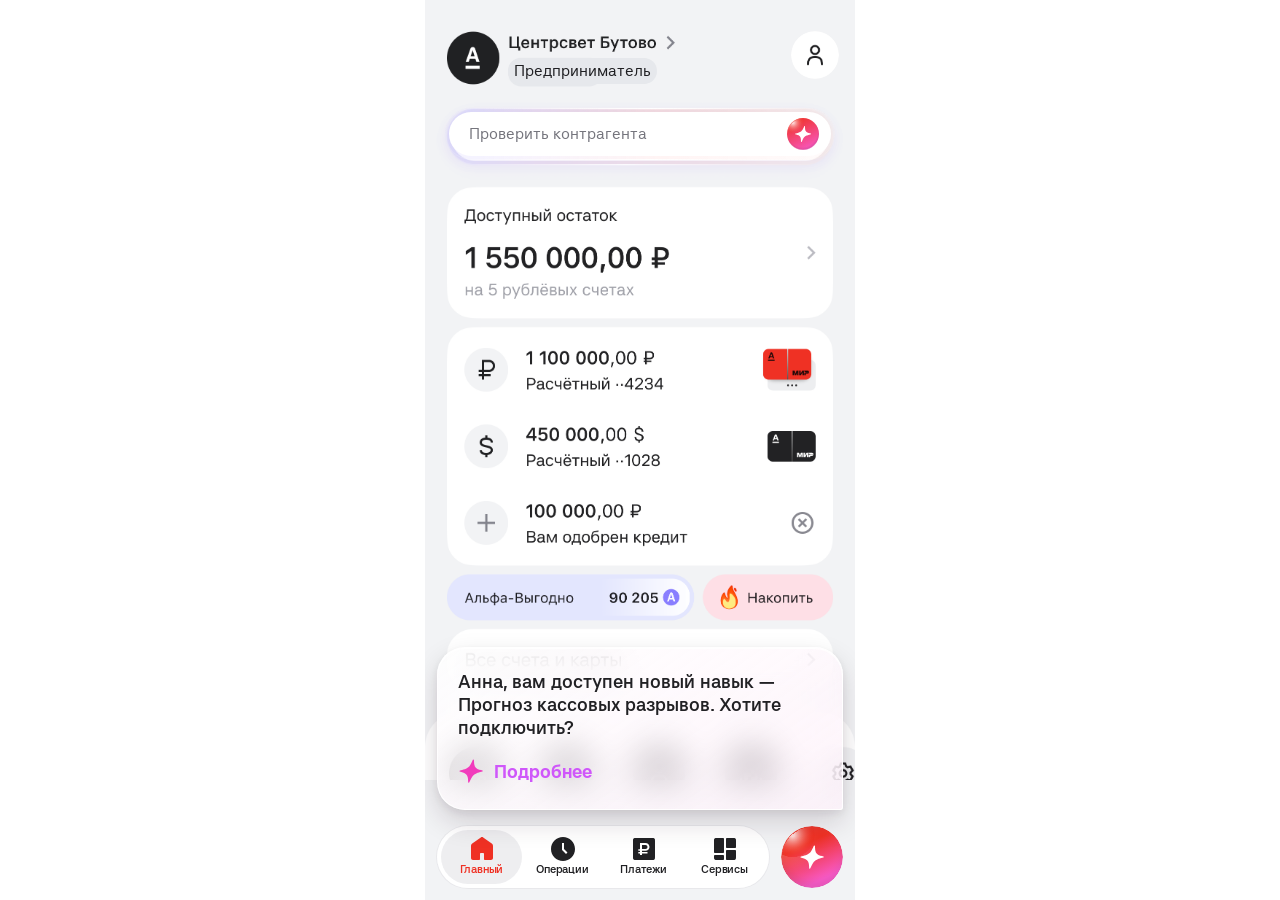
==== commit 8f1ac61f: "Fix research layout with iOS keyboard and enable standalone launch (1f88e111)" ====
--- a/index.html
+++ b/index.html
@@ -5,7 +5,7 @@
 <meta name="color-scheme" content="light">
 <script src="research-boot.js"></script>
 <script src="hub-config-model.js?v=transcript-scroll-20261014"></script>
-<script src="hub-configuration.js?v=transcript-scroll-20261014"></script>
+<script src="hub-configuration.js?v=connection-orb-20261029"></script>
   <script src="hub-connection-list.js?v=transcript-scroll-20261014"></script>
 <script src="hub-threads.js?v=transcript-scroll-20261014"></script>
 <meta name="viewport" content="width=device-width, initial-scale=1, viewport-fit=cover">
@@ -18,7 +18,12 @@
 <link rel="stylesheet" href="styles/figma-2026-09-29.css?v=20261001-uccv3">
 <link rel="stylesheet" href="styles/v3.css?v=20261001-uccv3">
 <link rel="stylesheet" href="styles/theme-dark.css?v=20261001-uccv3">
-<link rel="stylesheet" href="styles/hub-update-3.css?v=transcript-scroll-20261014">
+<link rel="stylesheet" href="styles/hub-update-3.css?v=connection-orb-20261029">
+<meta name="mobile-web-app-capable" content="yes">
+<meta name="apple-mobile-web-app-capable" content="yes">
+<meta name="apple-mobile-web-app-title" content="Альфа-Бизнес">
+<meta name="apple-mobile-web-app-status-bar-style" content="default">
+<meta name="theme-color" content="#ffffff">
 <link rel="stylesheet" href="research.css">
 </head>
 <body>
--- a/styles/hub-update-3.css
+++ b/styles/hub-update-3.css
@@ -1499,8 +1499,8 @@
 /* Optical alignment: the unread badge makes the mail shortcut heavier on the right. */
 [data-hub-update="3"] .hub-connection-buttons .communication-action[data-open-letters] { position:relative; left:-3px; }
 
-/* Branded AI entry in the unified MVP dock. */
+/* Input orb reused in the unified communication dock. */
 :root[data-hub-update="3"][data-unified-tabbar="true"] #entrySpotlight img {
-  content: url("../assets/figma/v2/ai-tab-brand.svg");
+  content: url("../assets/figma/refresh/input-logo.svg");
   filter: none;
 }
--- a/research.css
+++ b/research.css
@@ -63,3 +63,25 @@
  width:auto;
  bottom:12px;
 }
+
+/* The keyboard replaces the Home indicator area; do not leave its safe-area gap above it. */
+:root[data-research][data-research-keyboard="true"] .stage-wrap { padding-bottom:0; }
+
+/* With the keyboard open, the greeting is a scrollable region BETWEEN the fixed
+   title and composer. Source transforms assumed the full 852px mockup height. */
+:root[data-research][data-research-keyboard="true"] .stage.is-manual-chat:not(.is-conversation) .upper {
+ top:var(--research-intro-top); height:var(--research-intro-height);
+ overflow-x:hidden!important; overflow-y:auto!important; pointer-events:auto;
+ overscroll-behavior-y:contain; touch-action:pan-y; scrollbar-width:none;
+}
+:root[data-research][data-research-keyboard="true"] .stage.is-manual-chat .upper .stories { display:none; }
+:root[data-research][data-research-keyboard="true"] .stage.is-manual-chat .upper .greeting {
+ position:relative; top:auto; left:auto; margin:0 24px 20px;
+ transform:none!important;
+}
+:root[data-research][data-research-keyboard="true"] .stage.is-manual-chat .upper .chips {
+ position:relative; top:auto; left:auto; transform:none!important; margin:0;
+}
+:root[data-research][data-research-keyboard="true"] .hub-compose-note {
+ white-space:normal; left:16px; right:16px;
+}
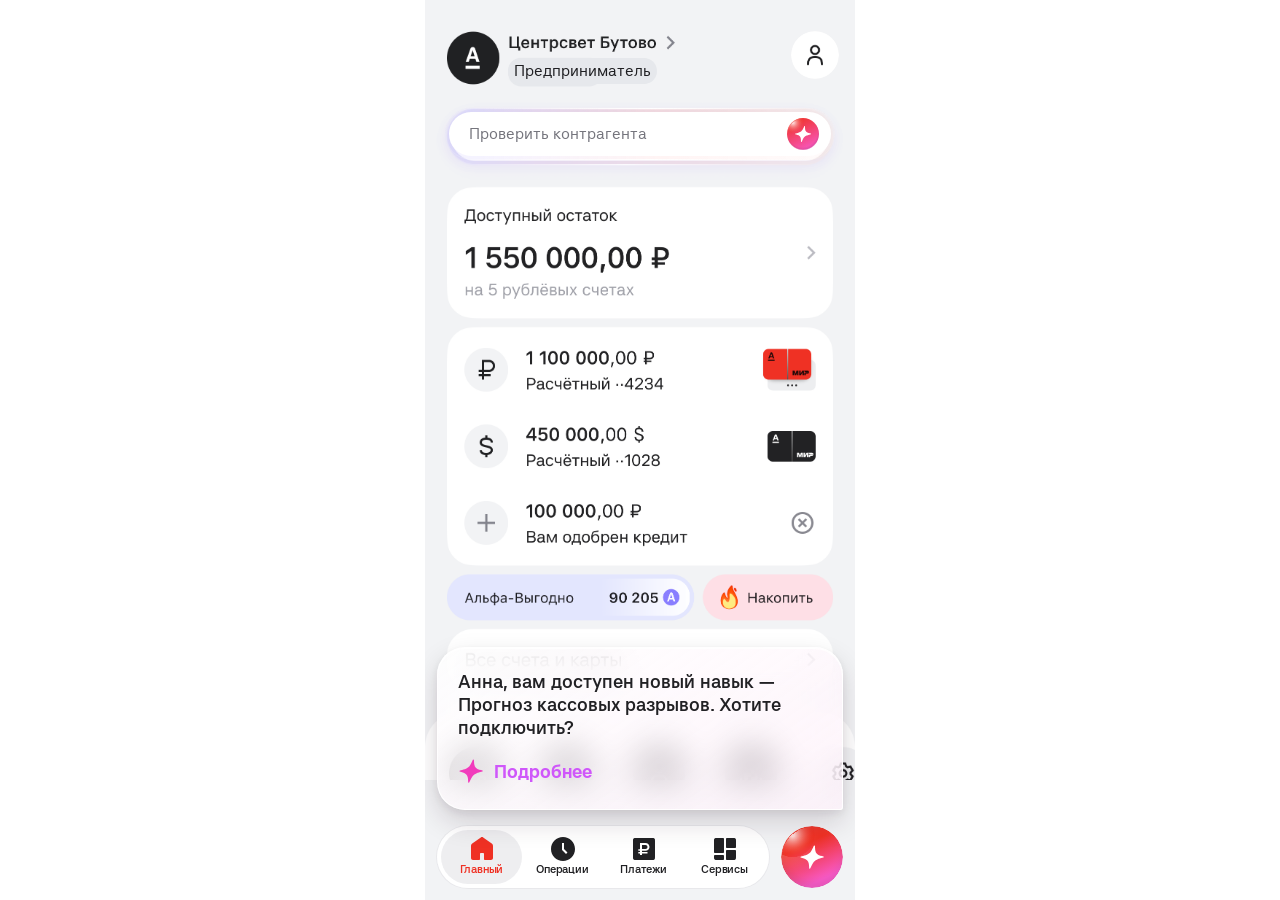
==== commit 4504c965: "Add local research keyboard and freeze dashboard (0d225656)" ====
--- a/index.html
+++ b/index.html
@@ -191,6 +191,7 @@
 <script src="hub-operator-experiment.js?v=transcript-scroll-20261014"></script>
 <script src="hub-call-sheet.js?v=transcript-scroll-20261014"></script>
 <script src="hub-dialog-controls.js?v=transcript-scroll-20261014"></script>
+<script src="research-keyboard.js"></script>
 <script src="research-viewport.js"></script>
 </body>
 </html>
--- a/research.css
+++ b/research.css
@@ -85,3 +85,49 @@
 :root[data-research][data-research-keyboard="true"] .hub-compose-note {
  white-space:normal; left:16px; right:16px;
 }
+
+/* Static dashboard: only the ECK surfaces contain scrollable content. */
+:root[data-research] .entry-scroll { overflow:hidden!important; padding-bottom:0; touch-action:none; }
+:root[data-research] .entry-point { overflow:hidden; overscroll-behavior:none; touch-action:none; }
+:root[data-research] .stage:not(.is-spotlight) .scroller { overflow:hidden!important; touch-action:none; }
+/* Plain local keyboard: four rows, no predictions, accessory toolbar or native focus. */
+:root[data-research] .research-keyboard {
+ position:fixed; z-index:10000; left:0; right:0;
+ top:calc(var(--research-offset,0px) + var(--research-visible-height,100dvh) - var(--research-keyboard-height,0px));
+ height:clamp(194px,32svh,260px); padding:8px 4px calc(8px + env(safe-area-inset-bottom));
+ display:flex; flex-direction:column; gap:7px; background:#d2d5db;
+ touch-action:manipulation; user-select:none; -webkit-user-select:none;
+}
+:root[data-research] .research-keyboard[hidden] { display:none; }
+:root[data-research] .research-keyboard-row { display:flex; flex:1; min-height:0; gap:4px; }
+:root[data-research] .research-keyboard-row:nth-child(3) { padding-inline:14px; }
+:root[data-research] .research-keyboard button {
+ appearance:none; -webkit-appearance:none; border:0; border-radius:6px;
+ min-width:0; padding:0; flex:1; background:#fff; color:#101114;
+ box-shadow:0 1px 0 #93979e; font:400 24px/1 var(--font-family);
+ touch-action:manipulation;
+}
+:root[data-research] .research-keyboard button:active { background:#b8bdc7; }
+:root[data-research] .research-keyboard-footer button { font-size:20px; background:#adb3be; }
+:root[data-research] .research-keyboard-footer .research-keyboard-space { flex:5; background:#fff; font-size:16px; }
+:root[data-research] .research-keyboard-footer .research-keyboard-enter { flex:1.5; background:#1677ff; color:#fff; font-size:28px; }
+:root[data-research] .research-keyboard-row .research-keyboard-delete { flex:1.35; background:#adb3be; }
+:root[data-research-custom-keyboard] .stage.is-manual-chat .upper { animation:none!important; }
+:root[data-research-custom-keyboard] textarea { -webkit-user-select:none; user-select:none; }
+@media (min-width:601px) and (hover:hover) and (pointer:fine) {
+ :root[data-research] .research-keyboard { max-width:430px; margin-inline:auto; }
+}
+@media (max-height:500px) {
+ :root[data-research] .research-keyboard { height:36svh; padding-top:4px; padding-bottom:calc(4px + env(safe-area-inset-bottom)); gap:4px; }
+ :root[data-research] .research-keyboard button { font-size:18px; }
+}
+
+:root[data-research] .research-input-preview {
+ position:fixed; z-index:9999; pointer-events:none; overflow:hidden; white-space:pre-wrap;
+ overflow-wrap:break-word; color:var(--text-primary,#111); box-sizing:border-box;
+}
+:root[data-research] .research-input-preview[hidden] { display:none; }
+:root[data-research] .research-input-caret { display:inline-block; width:0; height:1.1em; border-left:2px solid #1677ff; vertical-align:text-bottom; }
+:root[data-research] .research-input-placeholder { color:#b7b8c2; }
+:root[data-research] .research-input-active { color:transparent!important; -webkit-text-fill-color:transparent!important; }
+:root[data-research] .research-input-active::placeholder { color:transparent!important; }
